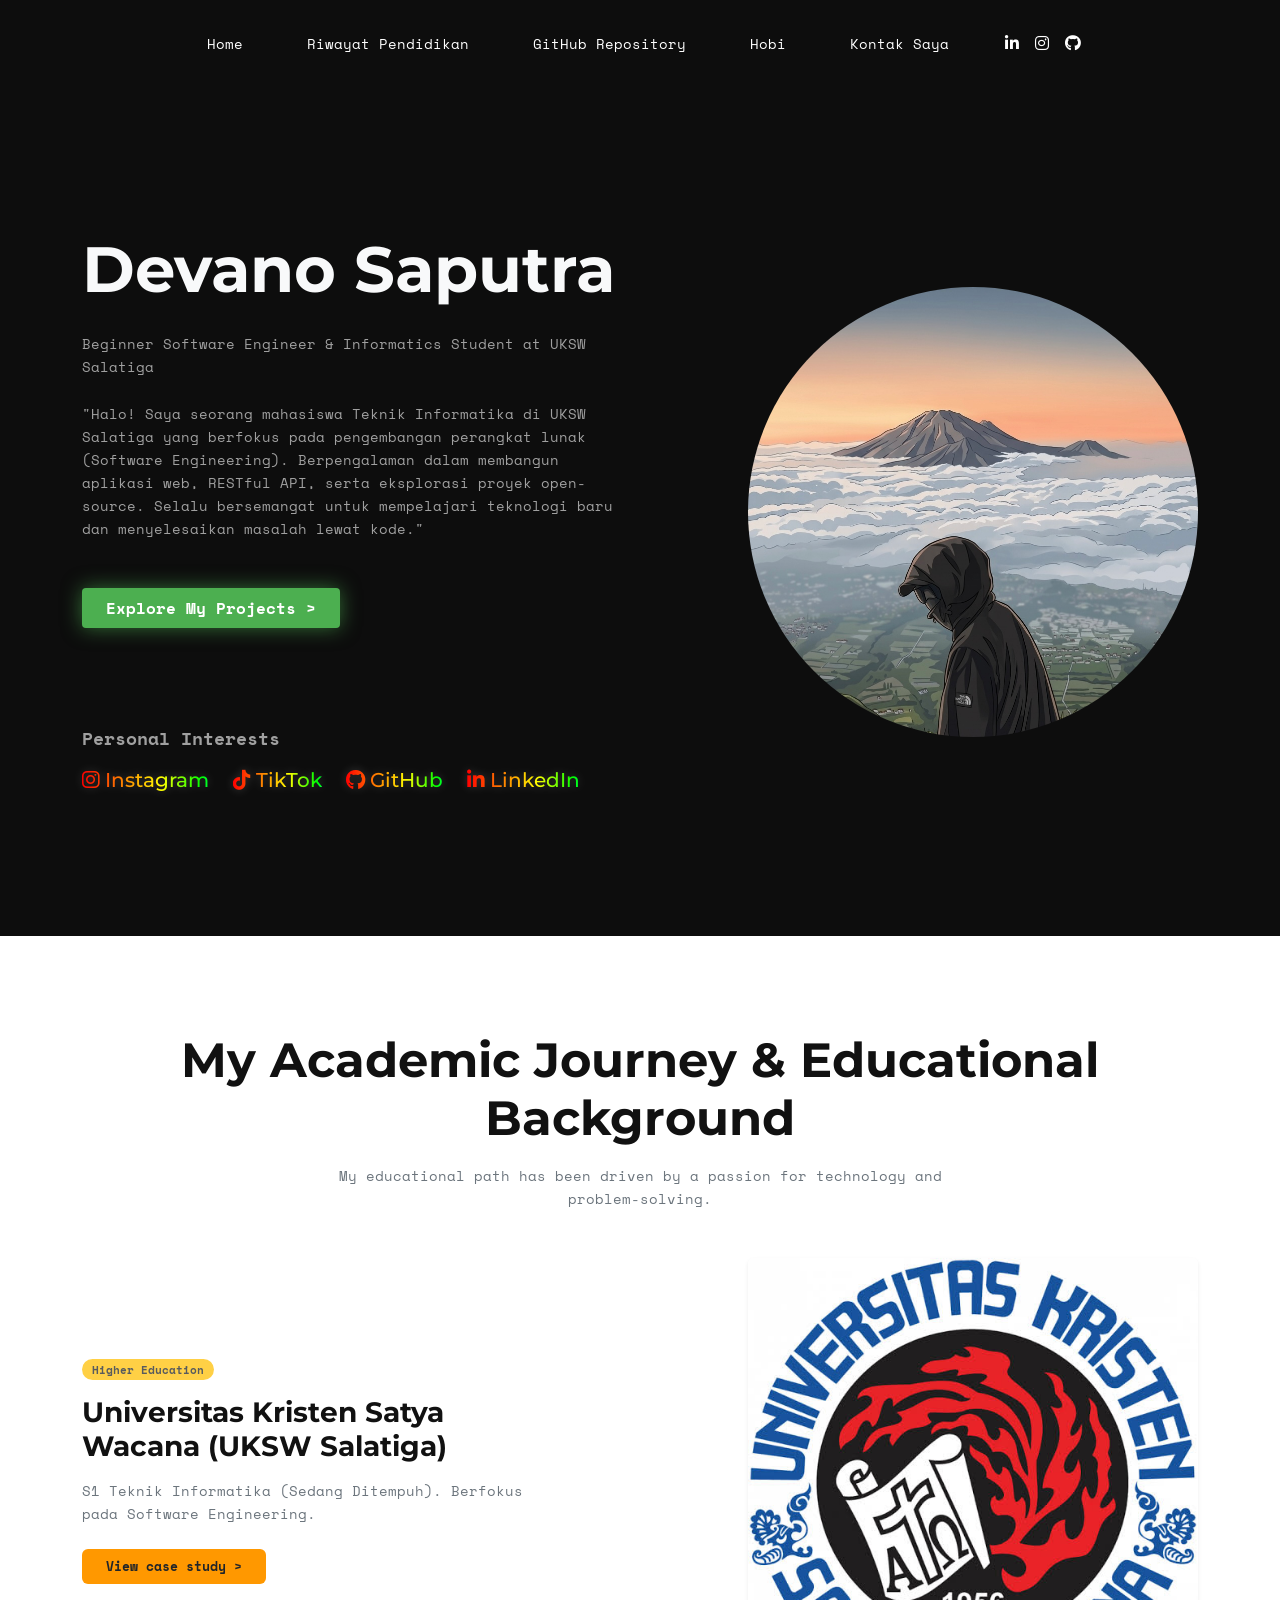
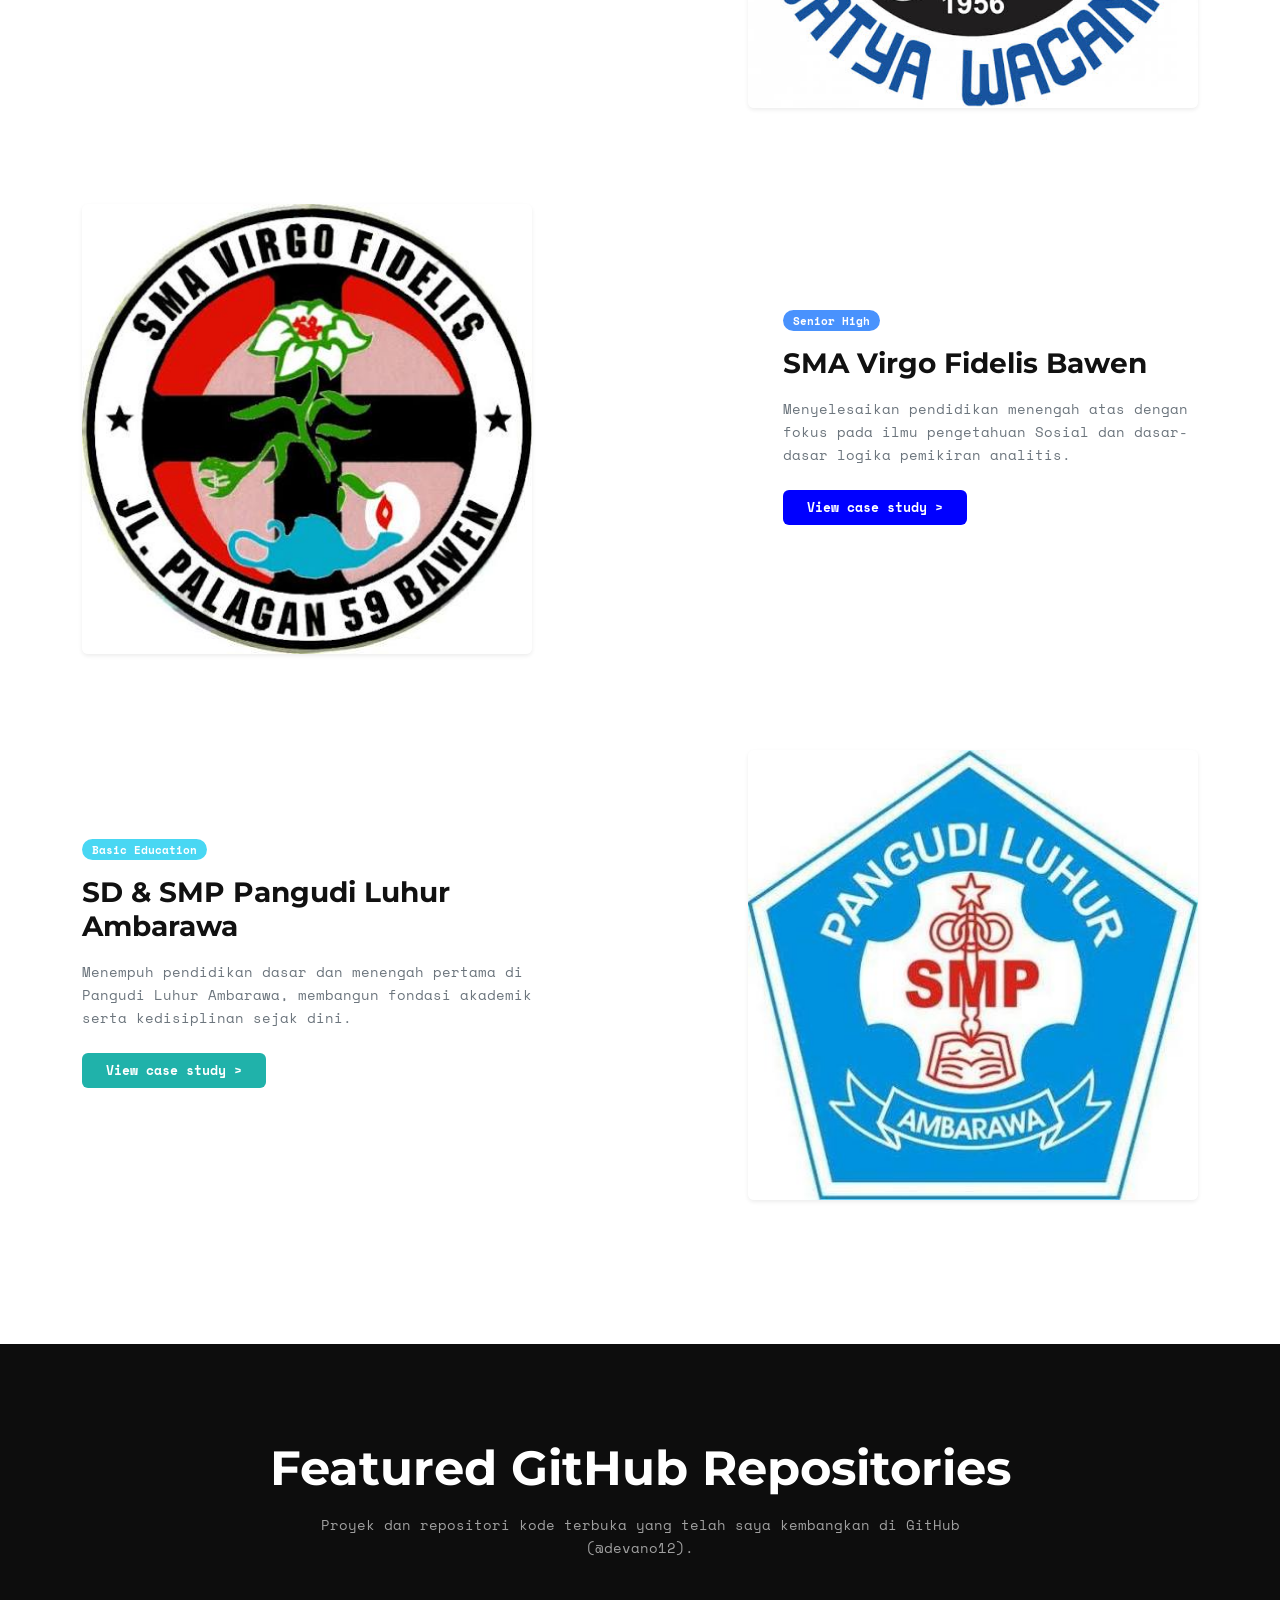
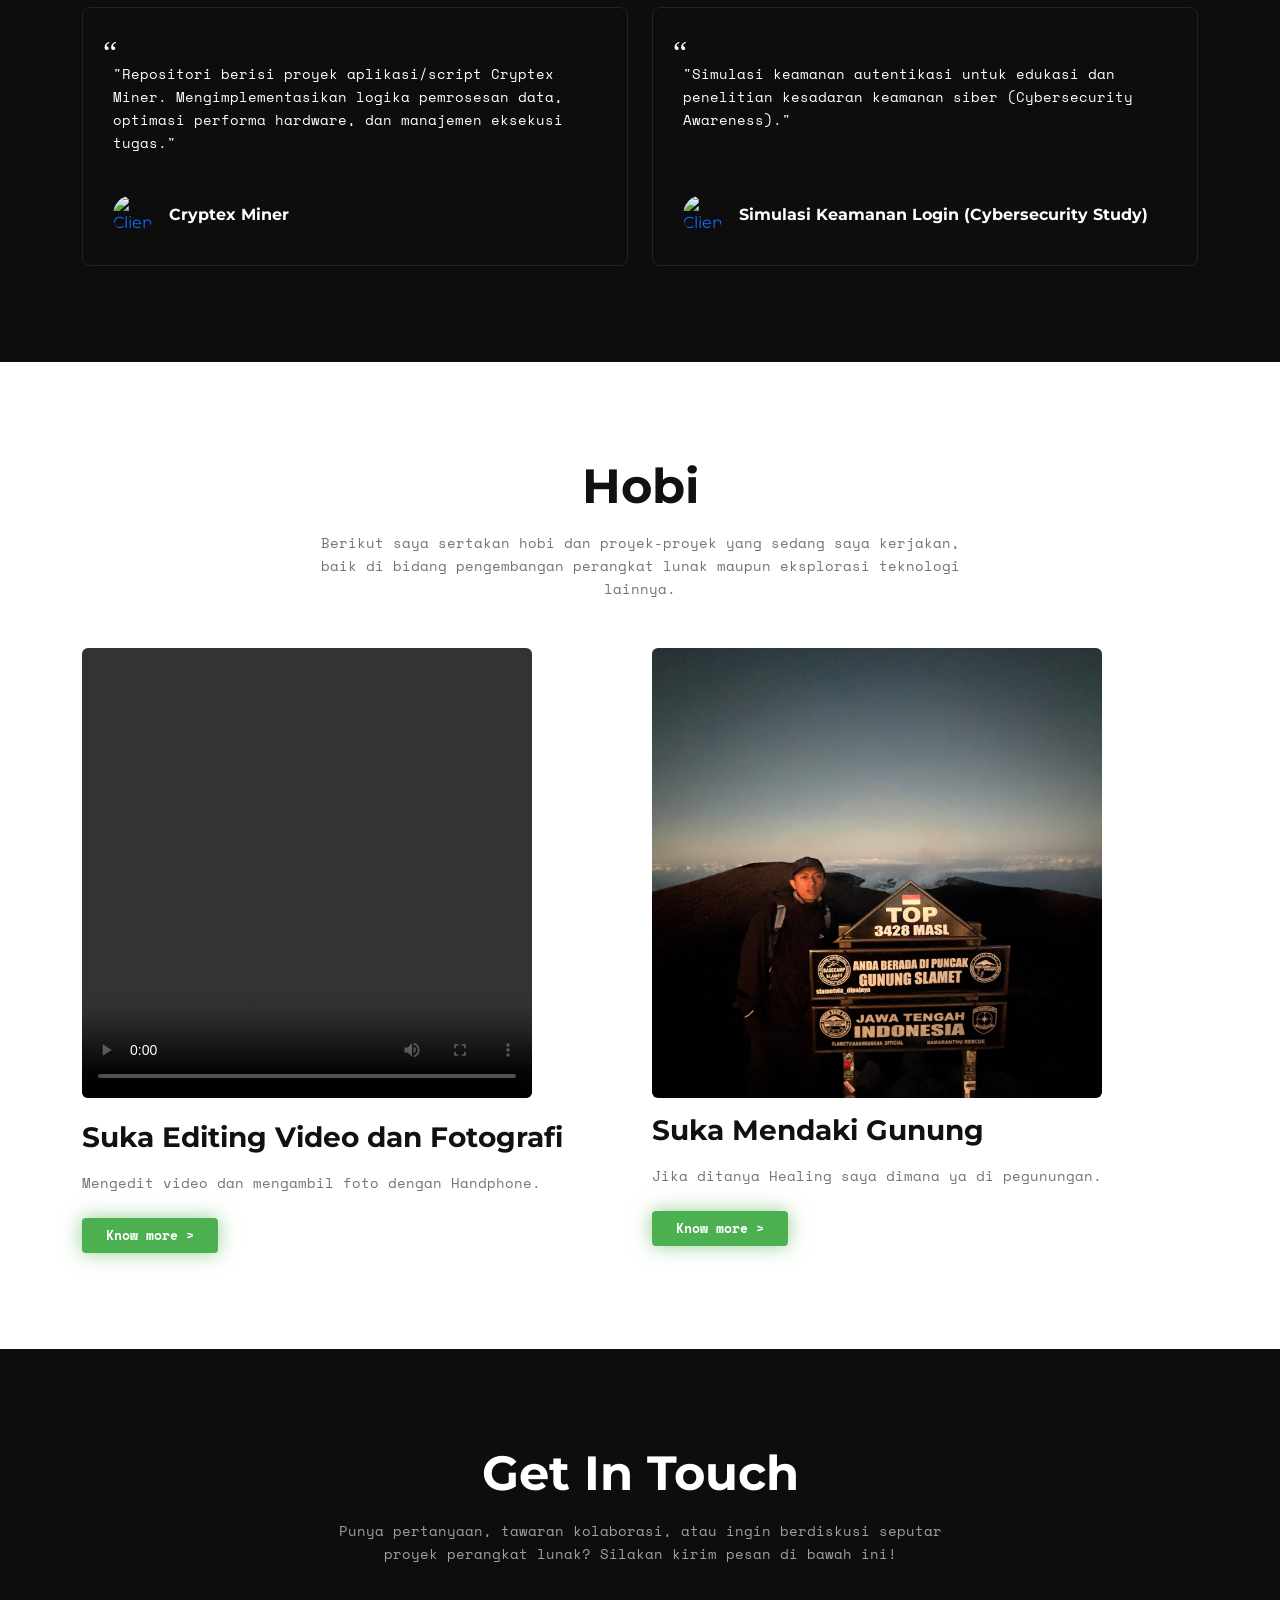
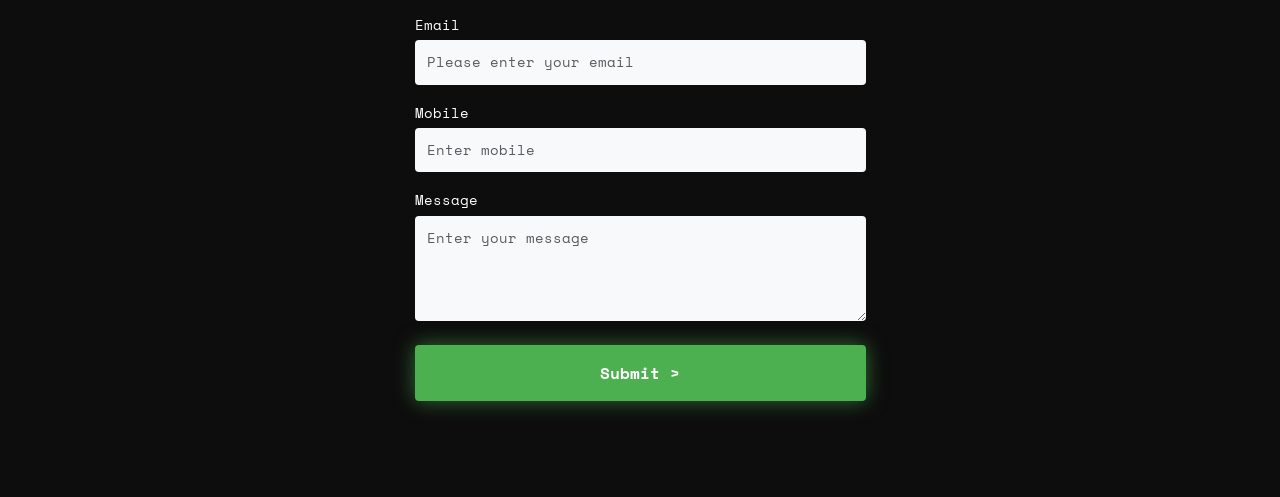
==== index.html @ 02b8b0f7 "Polish mobile and tablet responsive layout" ====
<!doctype html>
<html lang="id">
<head>
    <meta charset="UTF-8">
    <meta name="viewport" content="width=device-width, initial-scale=1.0">
    <title>Devano Saputra | Software Engineer & Personal Portfolio</title>
    <meta name="description" content="Profil resmi dan portofolio Devano Saputra — Mahasiswa S1 Teknik Informatika UKSW Salatiga & Software Engineer. Lihat proyek, riwayat pendidikan, dan kontak resmi.">
    <meta name="keywords" content="Devano Saputra, Portofolio Devano Saputra, UKSW Salatiga, Teknik Informatika, Software Engineer, Web Developer">
    <meta name="author" content="Devano Saputra">
    <meta name="robots" content="index, follow">

    <!-- Open Graph / Preview Link Bio & WhatsApp -->
    <meta property="og:type" content="profile">
    <meta property="og:title" content="Devano Saputra | Personal Portfolio & Bio">
    <meta property="og:description" content="Software Engineer & Mahasiswa Teknik Informatika UKSW Salatiga. Lihat proyek, riwayat pendidikan, dan tautan sosial media resmi.">
    <meta property="og:image" content="foto/pp.jpg">
    <meta property="og:locale" content="id_ID">

    <!-- Twitter Card -->
    <meta name="twitter:card" content="summary_large_image">
    <meta name="twitter:title" content="Devano Saputra | Personal Portfolio & Bio">
    <meta name="twitter:description" content="Software Engineer & Mahasiswa Teknik Informatika UKSW Salatiga.">
    <meta name="twitter:image" content="foto/pp.jpg">

    <!-- Favicon -->
    <link rel="icon" type="image/svg+xml" href="favicon.svg?v=2">
    <script src="favicon-anim.js?v=2" defer></script>

    <!-- Google Structured Data (Schema.org Person) -->
    <script type="application/ld+json">
    {
      "@context": "https://schema.org",
      "@type": "Person",
      "name": "Devano Saputra",
      "jobTitle": "Software Engineer & Informatics Student",
      "affiliation": {
        "@type": "CollegeOrUniversity",
        "name": "Universitas Kristen Satya Wacana (UKSW Salatiga)"
      },
      "sameAs": [
        "https://www.instagram.com/devanosaputra_",
        "https://www.tiktok.com/@serpihanakar",
        "https://github.com/devano12",
        "https://www.linkedin.com/in/devano-saputra-04794a307"
      ]
    }
    </script>

    <!-- Bootstrap 5 CSS -->
    <link href="https://cdn.jsdelivr.net/npm/bootstrap@5.3.3/dist/css/bootstrap.min.css" rel="stylesheet">
    <!-- Ikon -->
    <link rel="stylesheet" href="https://cdnjs.cloudflare.com/ajax/libs/font-awesome/6.4.0/css/all.min.css">
    <link rel="stylesheet" href="style.css">
</head>
<body>

    <!-- NAVBAR (DARK) -->
    <nav class="navbar navbar-expand-lg navbar-dark bg-dark-custom py-3 py-lg-4">
        <div class="container">
            <a class="navbar-brand d-lg-none fw-bold mono-text text-white m-0" href="#">DS.</a>
            <button class="navbar-toggler border-secondary" type="button" data-bs-toggle="collapse" data-bs-target="#mainNavbar" aria-controls="mainNavbar" aria-expanded="false" aria-label="Toggle navigation">
                <span class="navbar-toggler-icon"></span>
            </button>
            <div class="collapse navbar-collapse justify-content-center" id="mainNavbar">
                <ul class="navbar-nav gap-2 gap-lg-5 text-center pt-3 pt-lg-0">
                    <li class="nav-item"><a class="nav-link mono-text text-white" href="#">Home</a></li>
                    <li class="nav-item"><a class="nav-link mono-text text-white" href="#cases">Riwayat Pendidikan</a></li>
                    <li class="nav-item"><a class="nav-link mono-text text-white" href="#github">GitHub Repository</a></li>
                    <li class="nav-item"><a class="nav-link mono-text text-white" href="#hobi">Hobi</a></li>
                    <li class="nav-item"><a class="nav-link mono-text text-white" href="#contact">Kontak Saya</a></li>
                </ul>
                <!-- Tautan Ikon Sosial Media Navbar -->
                <div class="ms-lg-5 mt-3 mt-lg-0 d-flex justify-content-center gap-4 gap-lg-3 text-white">
                    <a href="https://www.linkedin.com/in/devano-saputra-04794a307" target="_blank" rel="noopener noreferrer" class="text-white text-decoration-none"><i class="fa-brands fa-linkedin-in"></i></a>
                    <a href="https://www.instagram.com/devanosaputra_" target="_blank" rel="noopener noreferrer" class="text-white text-decoration-none"><i class="fa-brands fa-instagram"></i></a>
                    <a href="https://github.com/devano12" target="_blank" rel="noopener noreferrer" class="text-white text-decoration-none"><i class="fa-brands fa-github"></i></a>
                </div>
            </div>
        </div>
    </nav>

    <!-- HERO SECTION (DARK) -->
    <section class="bg-dark-custom text-light-custom py-4 py-lg-5">
        <div class="container py-3 py-lg-5 my-lg-5">
            <div class="row align-items-center flex-column-reverse flex-lg-row">
                <!-- Kolom Kiri: Teks dan Interests -->
                <div class="col-lg-6 text-center text-lg-start mt-4 mt-lg-0">
                    <h1 class="display-3 fw-bold mb-3 mb-lg-4">Devano Saputra</h1>
                    <p class="mono-text mb-4 mx-auto mx-lg-0" style="max-width: 520px;">
                        Beginner Software Engineer & Informatics Student at UKSW Salatiga
                    </p>
                    <p class="mono-text mb-4 mb-lg-5 mx-auto mx-lg-0" style="max-width: 540px;">
                        "Halo! Saya seorang mahasiswa Teknik Informatika di UKSW Salatiga yang berfokus pada pengembangan perangkat lunak (Software Engineering). Berpengalaman dalam membangun aplikasi web, RESTful API, serta eksplorasi proyek open-source. Selalu bersemangat untuk mempelajari teknologi baru dan menyelesaikan masalah lewat kode."
                    </p>
                    <a href="#github" class="btn-neon text-decoration-none py-2 px-4 d-inline-block">Explore My Projects &gt;</a>

                    <!-- Personal Interests -->
                    <div class="mt-4 mt-lg-5 pt-3 pt-lg-5">
                        <p class="mono-text mb-3 fw-bold" style="font-size: 1.1rem;">Personal Interests</p>
                        
                        <div class="d-flex flex-wrap justify-content-center justify-content-lg-start gap-3 gap-md-4 align-items-center">
                            <a href="https://www.instagram.com/devanosaputra_" target="_blank" rel="noopener noreferrer" class="text-decoration-none text-led-animated">
                                <h5 class="m-0"><i class="fa-brands fa-instagram"></i> Instagram</h5>
                            </a>
                            <a href="https://www.tiktok.com/@serpihanakar" target="_blank" rel="noopener noreferrer" class="text-decoration-none text-led-animated">
                                <h5 class="m-0"><i class="fa-brands fa-tiktok"></i> TikTok</h5>
                            </a>
                            <a href="https://github.com/devano12" target="_blank" rel="noopener noreferrer" class="text-decoration-none text-led-animated">
                                <h5 class="m-0"><i class="fa-brands fa-github"></i> GitHub</h5>
                            </a>
                            <a href="https://www.linkedin.com/in/devano-saputra-04794a307" target="_blank" rel="noopener noreferrer" class="text-decoration-none text-led-animated">
                                <h5 class="m-0"><i class="fa-brands fa-linkedin-in"></i> LinkedIn</h5>
                            </a>
                        </div>
                    </div>
                </div>

                <!-- Kolom Kanan: Foto Profil -->
                <div class="col-lg-6 text-center text-lg-end">
                    <img src="foto/pp.jpg" alt="Foto Profil Devano Saputra" class="rounded-circle img-fluid hero-avatar">
                </div>
            </div>
        </div>
    </section>

    <!-- CASE STUDIES SECTION (LIGHT) -->
    <section id="cases" class="bg-light-custom text-dark-custom py-5">
        <div class="container py-5 text-center">
            <h2 class="display-5 fw-bold mb-3">My Academic Journey & Educational Background</h2>
            <p class="mono-text mx-auto mb-5 text-secondary" style="max-width: 650px;">
                My educational path has been driven by a passion for technology and problem-solving.
            </p>

            <!-- Case 1 -->
            <div class="row align-items-center text-start mb-5 pb-5">
                <div class="col-lg-5 mb-4">
                    <span class="badge badge-custom bg-warning text-dark mb-3 opacity-75">Higher Education</span>
                    <h3 class="fw-bold mb-3">Universitas Kristen Satya Wacana (UKSW Salatiga)</h3>
                    <p class="mono-text text-secondary mb-4">S1 Teknik Informatika (Sedang Ditempuh). Berfokus pada Software Engineering.</p>
                    <a href="case-study-uksw.html" class="btn btn-orange px-4 py-2 text-decoration-none text-dark">View case study &gt;</a>
                </div>
                <div class="col-lg-7 text-center text-lg-end">
                    <img src="foto/uksw.jpg" alt="UKSW Salatiga" class="img-fluid rounded shadow-sm" style="width: 450px; aspect-ratio: 1 / 1; object-fit: cover;">
                </div>
            </div>

            <!-- Case 2 -->
            <div class="row align-items-center text-start mb-5 pb-5 flex-lg-row-reverse">
                <div class="col-lg-5 mb-4 ps-lg-5">
                    <span class="badge badge-custom bg-primary text-white mb-3 opacity-75">Senior High</span>
                    <h3 class="fw-bold mb-3">SMA Virgo Fidelis Bawen</h3>
                    <p class="mono-text text-secondary mb-4">Menyelesaikan pendidikan menengah atas dengan fokus pada ilmu pengetahuan Sosial dan dasar-dasar logika pemikiran analitis.</p>
                    
                    <a href="case-study-sma.html" class="btn btn-blue px-4 py-2 text-decoration-none text-white">View case study &gt;</a>
                </div>
                <div class="col-lg-7 text-center text-lg-start">
                    <img src="foto/sma.jpg" alt="SMA Virgo Fidelis Bawen" class="img-fluid rounded shadow-sm" style="width: 450px; aspect-ratio: 1 / 1; object-fit: cover;">
                </div>
            </div>

            <!-- Case 3 -->
            <div class="row align-items-center text-start mb-5">
                <div class="col-lg-5 mb-4">
                    <span class="badge badge-custom bg-info text-white mb-3 opacity-75">Basic Education</span>
                    <h3 class="fw-bold mb-3">SD & SMP Pangudi Luhur Ambarawa</h3>
                    <p class="mono-text text-secondary mb-4">Menempuh pendidikan dasar dan menengah pertama di Pangudi Luhur Ambarawa, membangun fondasi akademik serta kedisiplinan sejak dini.</p>
                    <a href="case-study-smp.html" class="btn btn-teal px-4 py-2 text-decoration-none text-white">View case study &gt;</a>
                </div>
                <div class="col-lg-7 text-center text-lg-end">
                    <img src="foto/smp.jpg" alt="SD & SMP Pangudi Luhur Ambarawa" class="img-fluid rounded shadow-sm" style="width: 450px; aspect-ratio: 1 / 1; object-fit: cover;">
                </div>
            </div>
        </div>  
    </section>

    <!-- GitHub Repositories -->
    <section id="github" class="bg-dark-custom py-5">
        <div class="container py-5 text-center">
            <h2 class="display-5 fw-bold text-white mb-3">Featured GitHub Repositories</h2>
            <p class="mono-text mx-auto mb-5" style="max-width: 650px;">
                Proyek dan repositori kode terbuka yang telah saya kembangkan di GitHub (@devano12).
            </p>

            <div class="row text-start g-4">
                <!-- GitHub Repository 1: Cryptex Miner -->
                <div class="col-md-6">
                    <a href="https://github.com/devano12/Kryptex-miner" target="_blank" rel="noopener noreferrer" class="text-decoration-none d-block h-100">
                        <div class="testimonial-card h-100 d-flex flex-column justify-content-between">
                            <div>
                                <span class="quote-icon">“</span>
                                <p class="mono-text text-white mt-4 mb-4">"Repositori berisi proyek aplikasi/script Cryptex Miner. Mengimplementasikan logika pemrosesan data, optimasi performa hardware, dan manajemen eksekusi tugas."</p>
                            </div>
                            <div class="d-flex align-items-center mt-3">
                                <img src="https://picsum.photos/50/50?random=11" alt="Client" class="rounded-circle me-3" width="40" height="40">
                                <h6 class="text-white m-0 fw-bold">Cryptex Miner</h6>
                            </div>
                        </div>
                    </a>
                </div>
                <!-- GitHub Repository 2: Web Services -->
                <div class="col-md-6">
                    <a href="https://github.com/devano12/simulasi-login" target="_blank" rel="noopener noreferrer" class="text-decoration-none d-block h-100">
                        <div class="testimonial-card h-100 d-flex flex-column justify-content-between">
                            <div>
                                <span class="quote-icon">“</span>
                                <p class="mono-text text-white mt-4 mb-4">"Simulasi keamanan autentikasi untuk edukasi dan penelitian kesadaran keamanan siber (Cybersecurity Awareness)."</p>
                            </div>
                            <div class="d-flex align-items-center mt-3">
                                <img src="https://picsum.photos/50/50?random=12" alt="Client" class="rounded-circle me-3" width="40" height="40">
                                <h6 class="text-white m-0 fw-bold">Simulasi Keamanan Login (Cybersecurity Study)</h6>
                            </div>
                        </div>
                    </a>
                </div>
            </div>
        </div>
    </section>

    <!-- Hobi -->
    <section id="hobi" class="bg-light-custom text-dark-custom py-5">
        <div class="container py-4 py-lg-5 text-center">
            <h2 class="display-5 fw-bold mb-3">Hobi</h2>
            <p class="mono-text mx-auto mb-5 text-secondary" style="max-width: 650px;">
                Berikut saya sertakan hobi dan proyek-proyek yang sedang saya kerjakan, baik di bidang pengembangan perangkat lunak maupun eksplorasi teknologi lainnya.
            </p>

            <div class="row text-start g-4">
                <!-- Recent 1 -->
                <div class="col-md-6">
                    <video controls playsinline preload="metadata" class="img-fluid rounded square-media w-100">
                        <source src="foto/1.mp4" type="video/mp4">
                    </video>
                    <h3 class="fw-bold mb-3 mt-3">Suka Editing Video dan Fotografi</h3>
                    <p class="mono-text text-secondary mb-4">Mengedit video dan mengambil foto dengan Handphone.</p>
                    <button class="btn-neon py-2 px-4" style="font-size: 0.8rem;">Know more &gt;</button>
                </div>
                <!-- Recent 2 -->
                <div class="col-md-6">
                    <img src="foto/gunung.jpg" alt="Hobi Mendaki Gunung Devano Saputra" class="img-fluid rounded square-media w-100">
                    <h3 class="fw-bold mb-3 mt-3">Suka Mendaki Gunung</h3>
                    <p class="mono-text text-secondary mb-4">Jika ditanya Healing saya dimana ya di pegunungan.</p>
                    <button class="btn-neon py-2 px-4" style="font-size: 0.8rem;">Know more &gt;</button>
                </div>
            </div>
        </div>
    </section>

    <!-- GET IN TOUCH SECTION (DARK) -->
    <section id="contact" class="bg-dark-custom py-5">
        <div class="container py-5 text-center">
            <h2 class="display-5 fw-bold text-white mb-3">Get In Touch</h2>
            <p class="mono-text mx-auto mb-5" style="max-width: 650px;">
                Punya pertanyaan, tawaran kolaborasi, atau ingin berdiskusi seputar proyek perangkat lunak? Silakan kirim pesan di bawah ini!
            </p>

            <div class="row justify-content-center text-start">
                <div class="col-lg-5">
                    <form id="waForm">
                        <div class="mb-3">
                            <label class="text-white" for="contactEmail">Email</label>
                            <input type="email" id="contactEmail" class="form-control form-control-custom" placeholder="Please enter your email">
                        </div>
                        <div class="mb-3">
                            <label class="text-white" for="contactMobile">Mobile</label>
                            <input type="text" id="contactMobile" class="form-control form-control-custom" placeholder="Enter mobile">
                        </div>
                        <div class="mb-4">
                            <label class="text-white" for="contactMessage">Message</label>
                            <textarea id="contactMessage" class="form-control form-control-custom" rows="4" placeholder="Enter your message"></textarea>
                        </div>
                    
                        <a id="waSubmit" href="https://wa.me/6281215625720?text=Halo%20Devano,%20saya%20menemukan%20website%20portofolio%20Anda." target="_blank" rel="noopener noreferrer" class="btn-neon w-100 py-3 text-center d-inline-block text-decoration-none">Submit &gt;</a>
                    </form>
                </div>
            </div>
        </div>
    </section>

    <!-- Bootstrap 5 JS -->
    <script src="https://cdn.jsdelivr.net/npm/bootstrap@5.3.3/dist/js/bootstrap.bundle.min.js"></script>
    <script>
        document.getElementById('waSubmit').addEventListener('click', function () {
            const email = document.getElementById('contactEmail').value.trim();
            const mobile = document.getElementById('contactMobile').value.trim();
            const msg = document.getElementById('contactMessage').value.trim();
            if (email || mobile || msg) {
                let text = 'Halo Devano, saya menghubungi dari website portofolio Anda.';
                if (email) text += '\nEmail: ' + email;
                if (mobile) text += '\nNo. HP: ' + mobile;
                if (msg) text += '\nPesan: ' + msg;
                this.href = 'https://wa.me/6281215625720?text=' + encodeURIComponent(text);
            }
        });
    </script>
</body>
</html>
---- style.css ----
@import url('https://fonts.googleapis.com/css2?family=Montserrat:wght@600;700;800&family=Space+Mono&display=swap');

html {
    scroll-behavior: smooth;
    overflow-x: hidden;
}

body {
    font-family: 'Montserrat', sans-serif;
    overflow-x: hidden;
}

p, .mono-text {
    font-family: 'Space Mono', monospace, 'Courier New';
    font-size: 0.9rem;
    color: #a0a0a0;
    line-height: 1.6;
}

.bg-dark-custom { background-color: #0d0d0d; }
.bg-light-custom { background-color: #ffffff; }

.text-light-custom { color: #f8f9fa; }
.text-dark-custom { color: #111111; }
.border-dark-custom { border-color: #222222 !important; }

.btn-neon {
    background-color: #4CAF50;
    color: #ffffff;
    font-family: 'Space Mono', monospace;
    font-weight: bold;
    border: none;
    padding: 12px 30px;
    border-radius: 4px;
    transition: all 0.3s ease;
    box-shadow: 0 0 20px rgba(76, 175, 80, 0.6);
}

.btn-neon:hover {
    background-color: #45a049;
    box-shadow: 0 0 30px rgba(76, 175, 80, 0.9);
    color: white;
}

.btn-orange { background-color: #ff9800; color: white; font-family: 'Space Mono'; font-size: 0.8rem; font-weight: bold; border:none; }
.btn-blue { background-color: #0000ff; color: white; font-family: 'Space Mono'; font-size: 0.8rem; font-weight: bold; border:none; }
.btn-teal { background-color: #20b2aa; color: white; font-family: 'Space Mono'; font-size: 0.8rem; font-weight: bold; border:none; }

.badge-custom {
    font-family: 'Space Mono';
    font-size: 0.7rem;
    padding: 5px 10px;
    border-radius: 12px;
}

.testimonial-card {
    background-color: #0d0d0d;
    border: 1px solid #222;
    border-radius: 8px;
    padding: 30px;
    position: relative;
}

.quote-icon {
    font-size: 2rem;
    color: #ffffff;
    position: absolute;
    top: 20px;
    left: 20px;
    font-family: serif;
}

.form-control-custom {
    background-color: #f8f9fa;
    border: none;
    border-radius: 4px;
    padding: 12px;
    font-family: 'Space Mono', monospace;
    font-size: 0.85rem;
}

label {
    font-family: 'Space Mono', monospace;
    font-size: 0.85rem;
    color: #ffffff;
    margin-bottom: 5px;
}


.text-led-animated {
    background: linear-gradient(90deg, #ff0000, #ff8000, #ffff00, #00ff00, #00ffff, #0000ff, #8000ff, #ff00ff, #ff0000);
    background-size: 250% auto;
    color: transparent !important; 
    -webkit-background-clip: text; 
    background-clip: text;         
    animation: led-move 10s linear infinite; 
    display: inline-block;
    filter: drop-shadow(0 0 5px rgba(255, 255, 255, 0.2)); 
}


@keyframes led-move {
    0% { background-position: 0% center; }
    100% { background-position: 200% center; }
}

.hero-avatar {
    width: 450px;
    max-width: 100%;
    aspect-ratio: 1 / 1;
    object-fit: cover;
}

.square-media {
    max-width: 450px;
    aspect-ratio: 1 / 1;
    object-fit: cover;
}

@media (max-width: 991.98px) {
    .hero-avatar {
        width: 260px;
    }
    .square-media {
        max-width: 100%;
    }
}

@media (max-width: 575.98px) {
    .hero-avatar {
        width: 220px;
    }
    .testimonial-card {
        padding: 22px;
    }
    p, .mono-text {
        font-size: 0.85rem;
    }
}
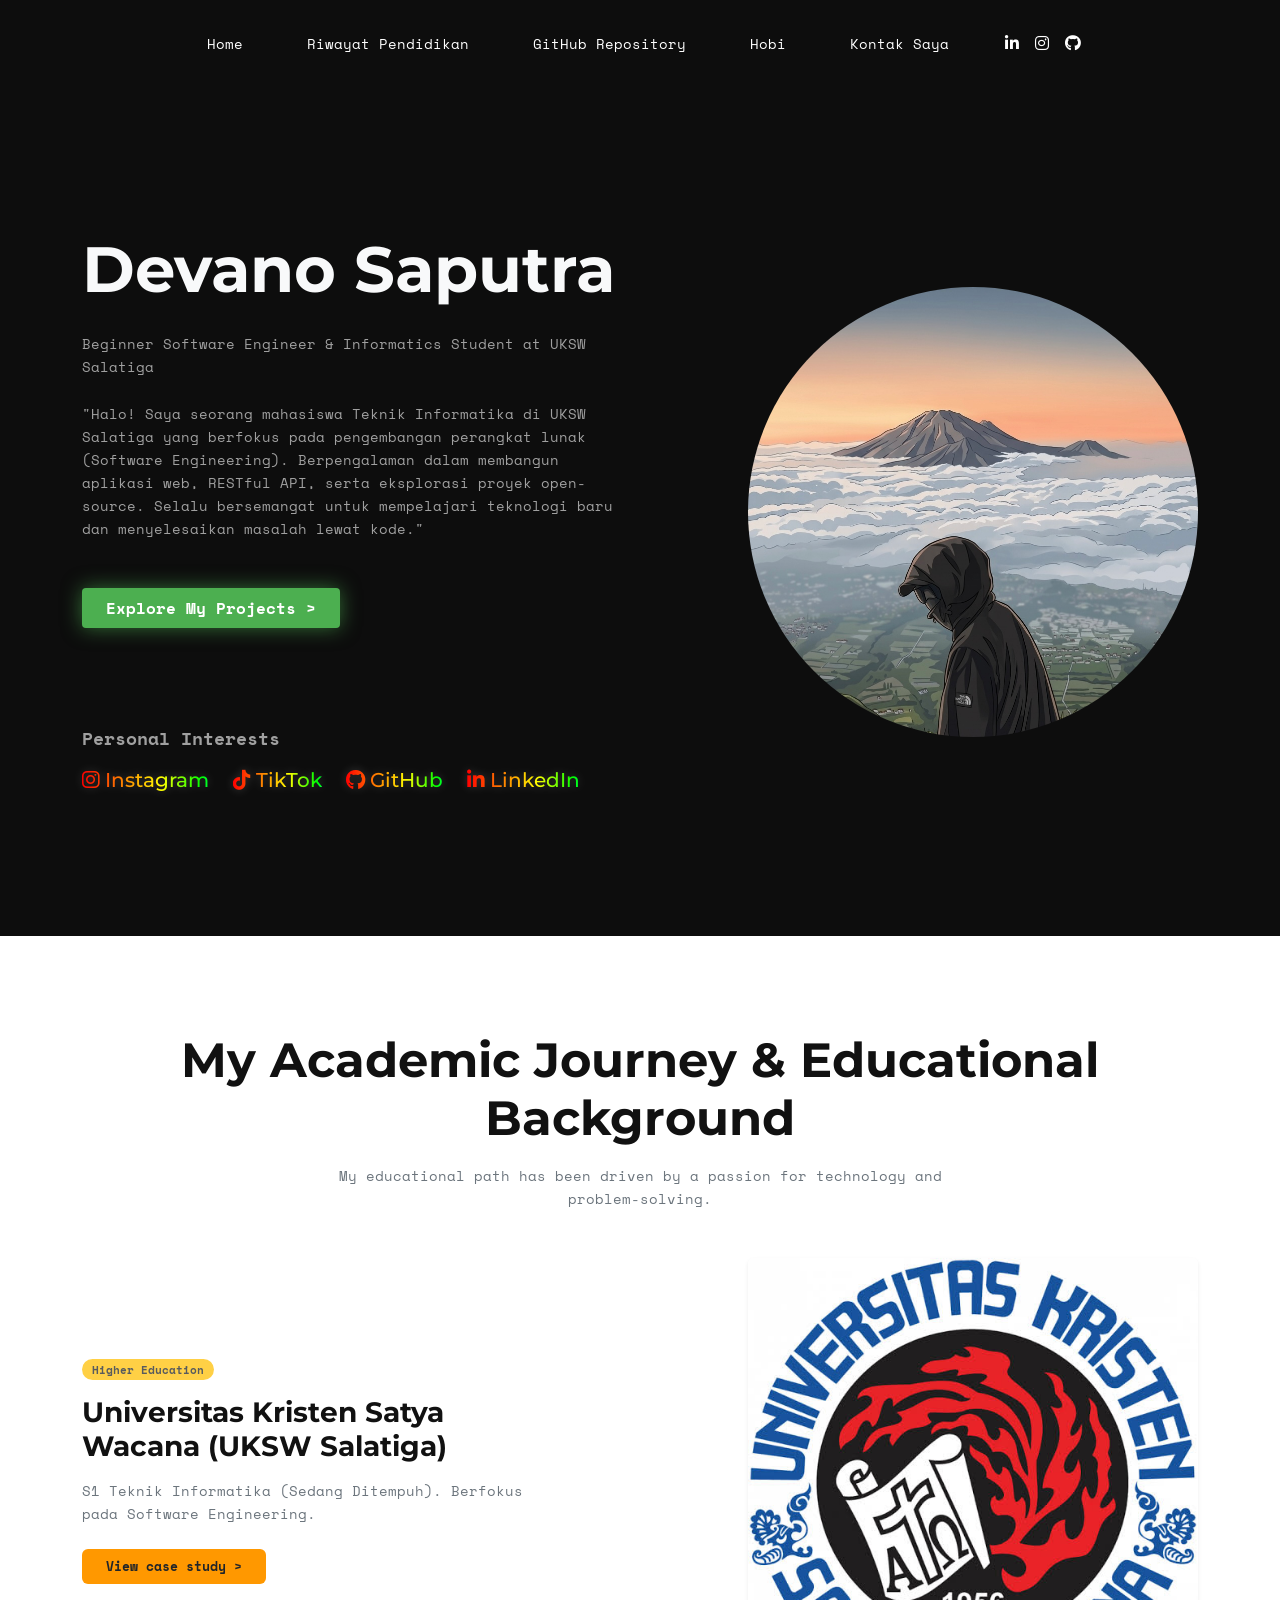
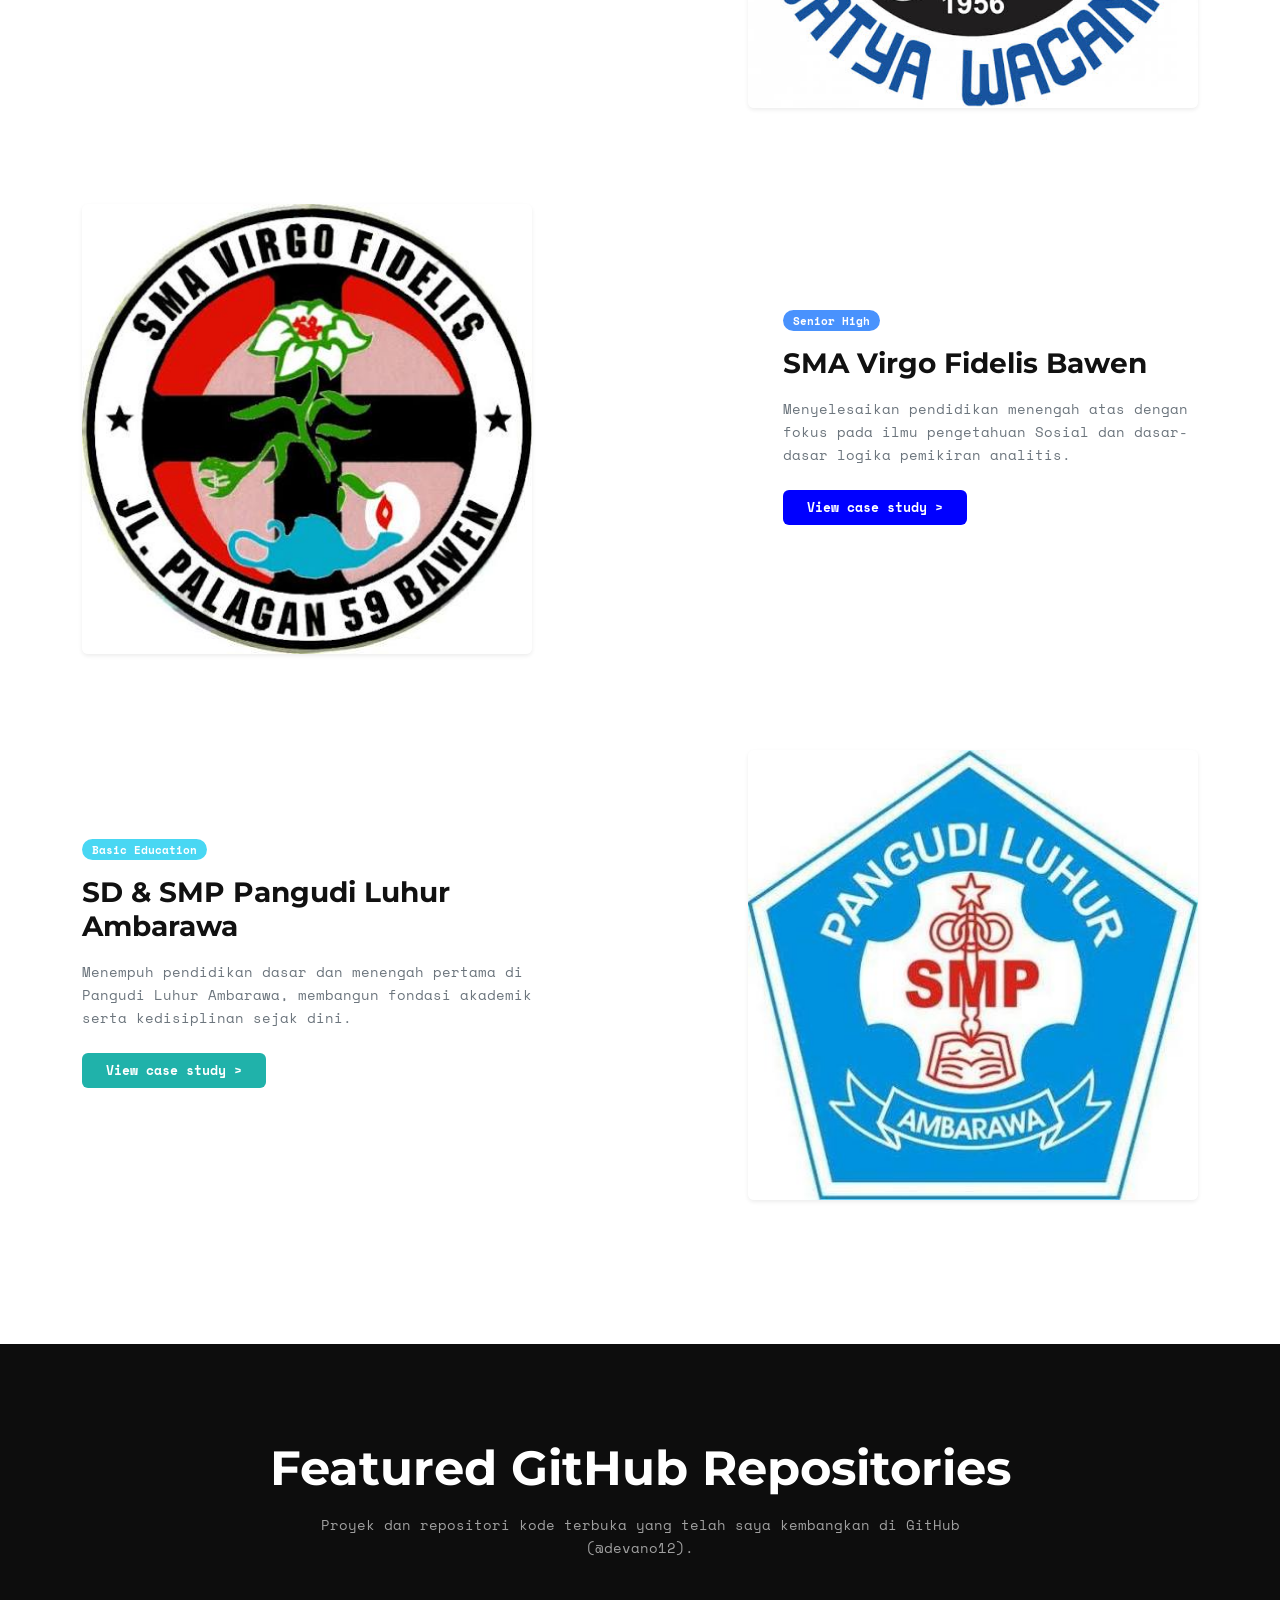
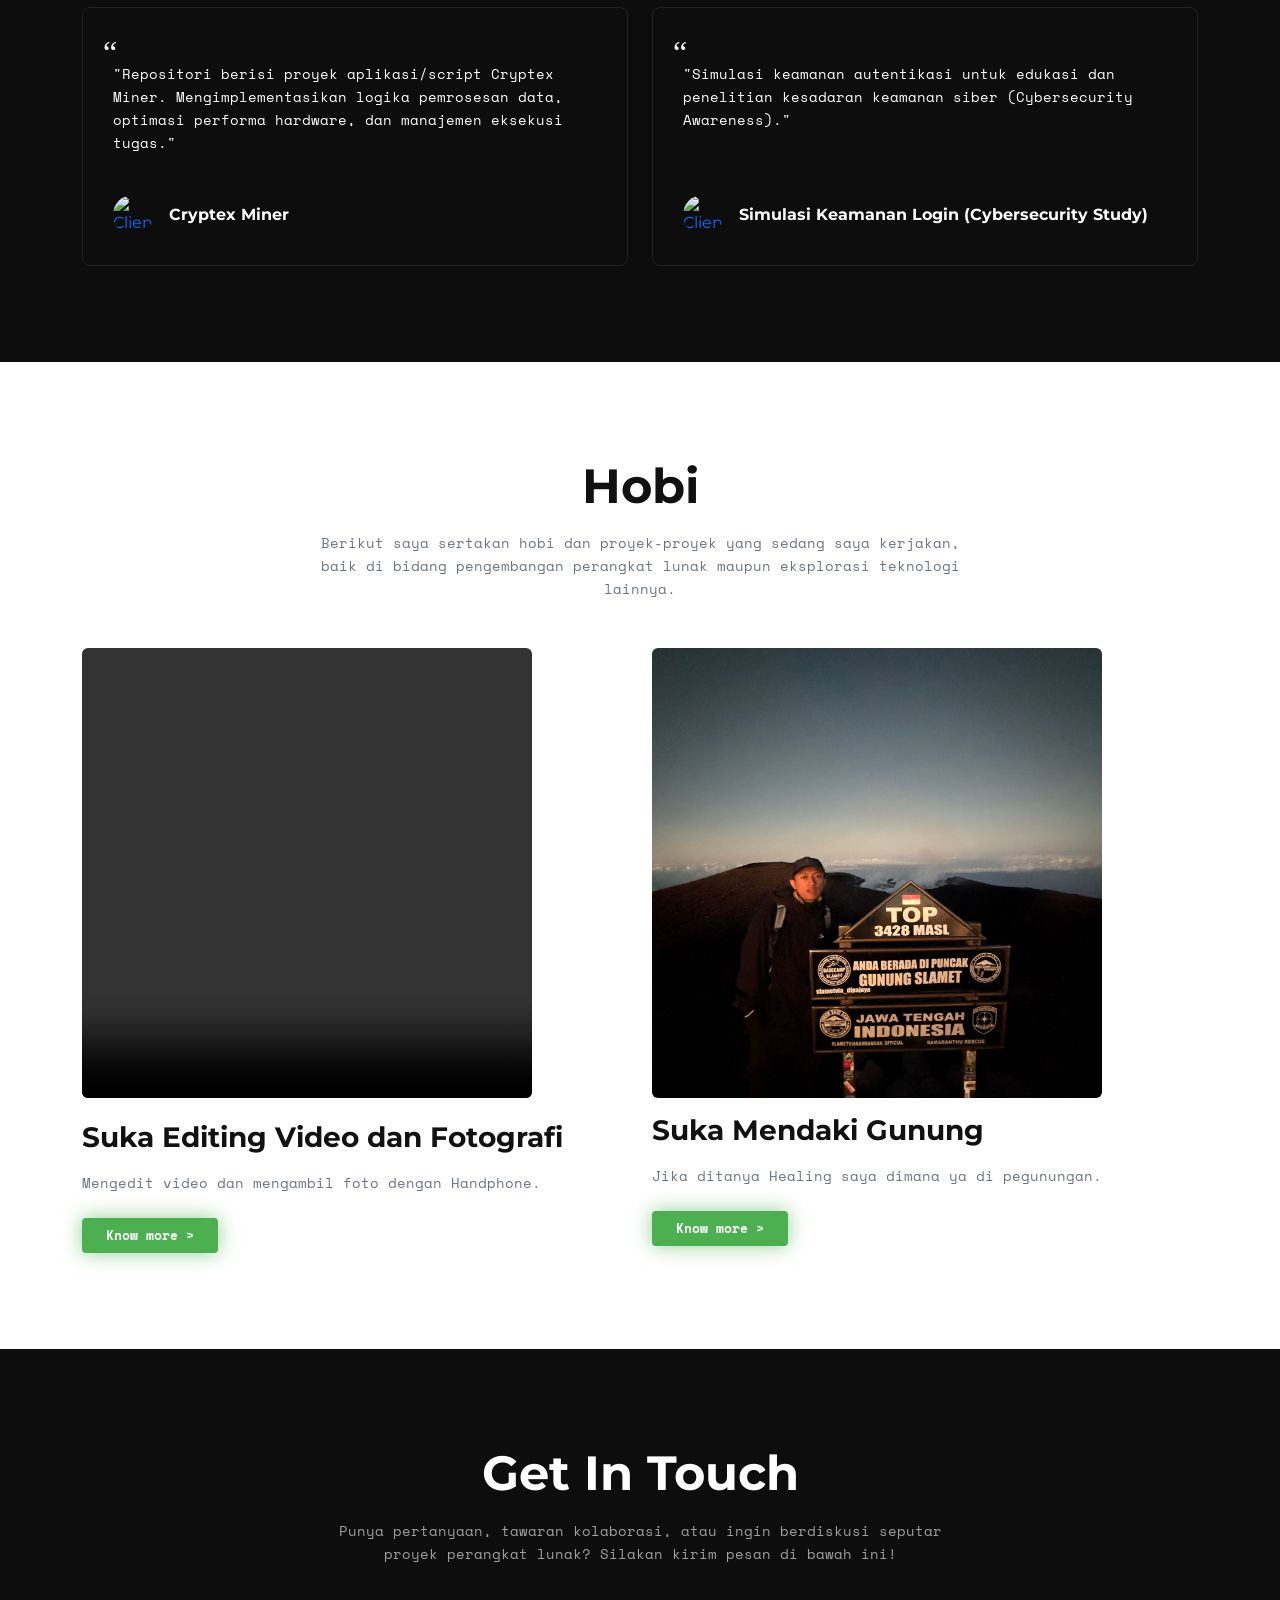
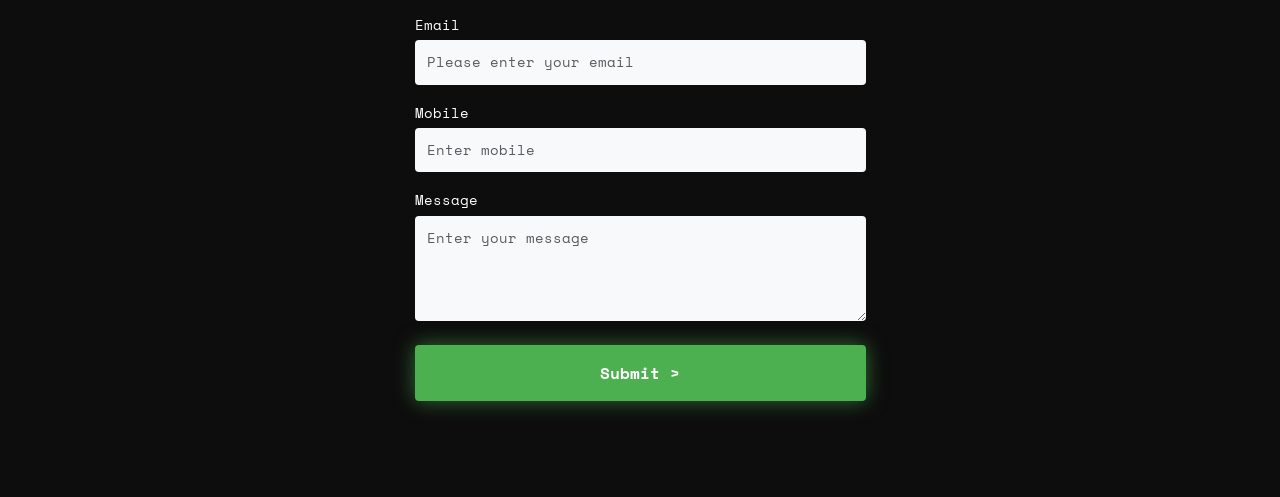
==== commit 93e17641: "Add continuous 50fps APNG + Web Worker neon blue favicon" ====
--- a/index.html
+++ b/index.html
@@ -23,8 +23,8 @@
     <meta name="twitter:image" content="foto/pp.jpg">
 
     <!-- Favicon -->
-    <link rel="icon" type="image/svg+xml" href="favicon.svg?v=2">
-    <script src="favicon-anim.js?v=2" defer></script>
+    <link rel="icon" type="image/png" href="favicon.png?v=3">
+    <script src="favicon-anim.js?v=3" defer></script>
 
     <!-- Google Structured Data (Schema.org Person) -->
     <script type="application/ld+json">
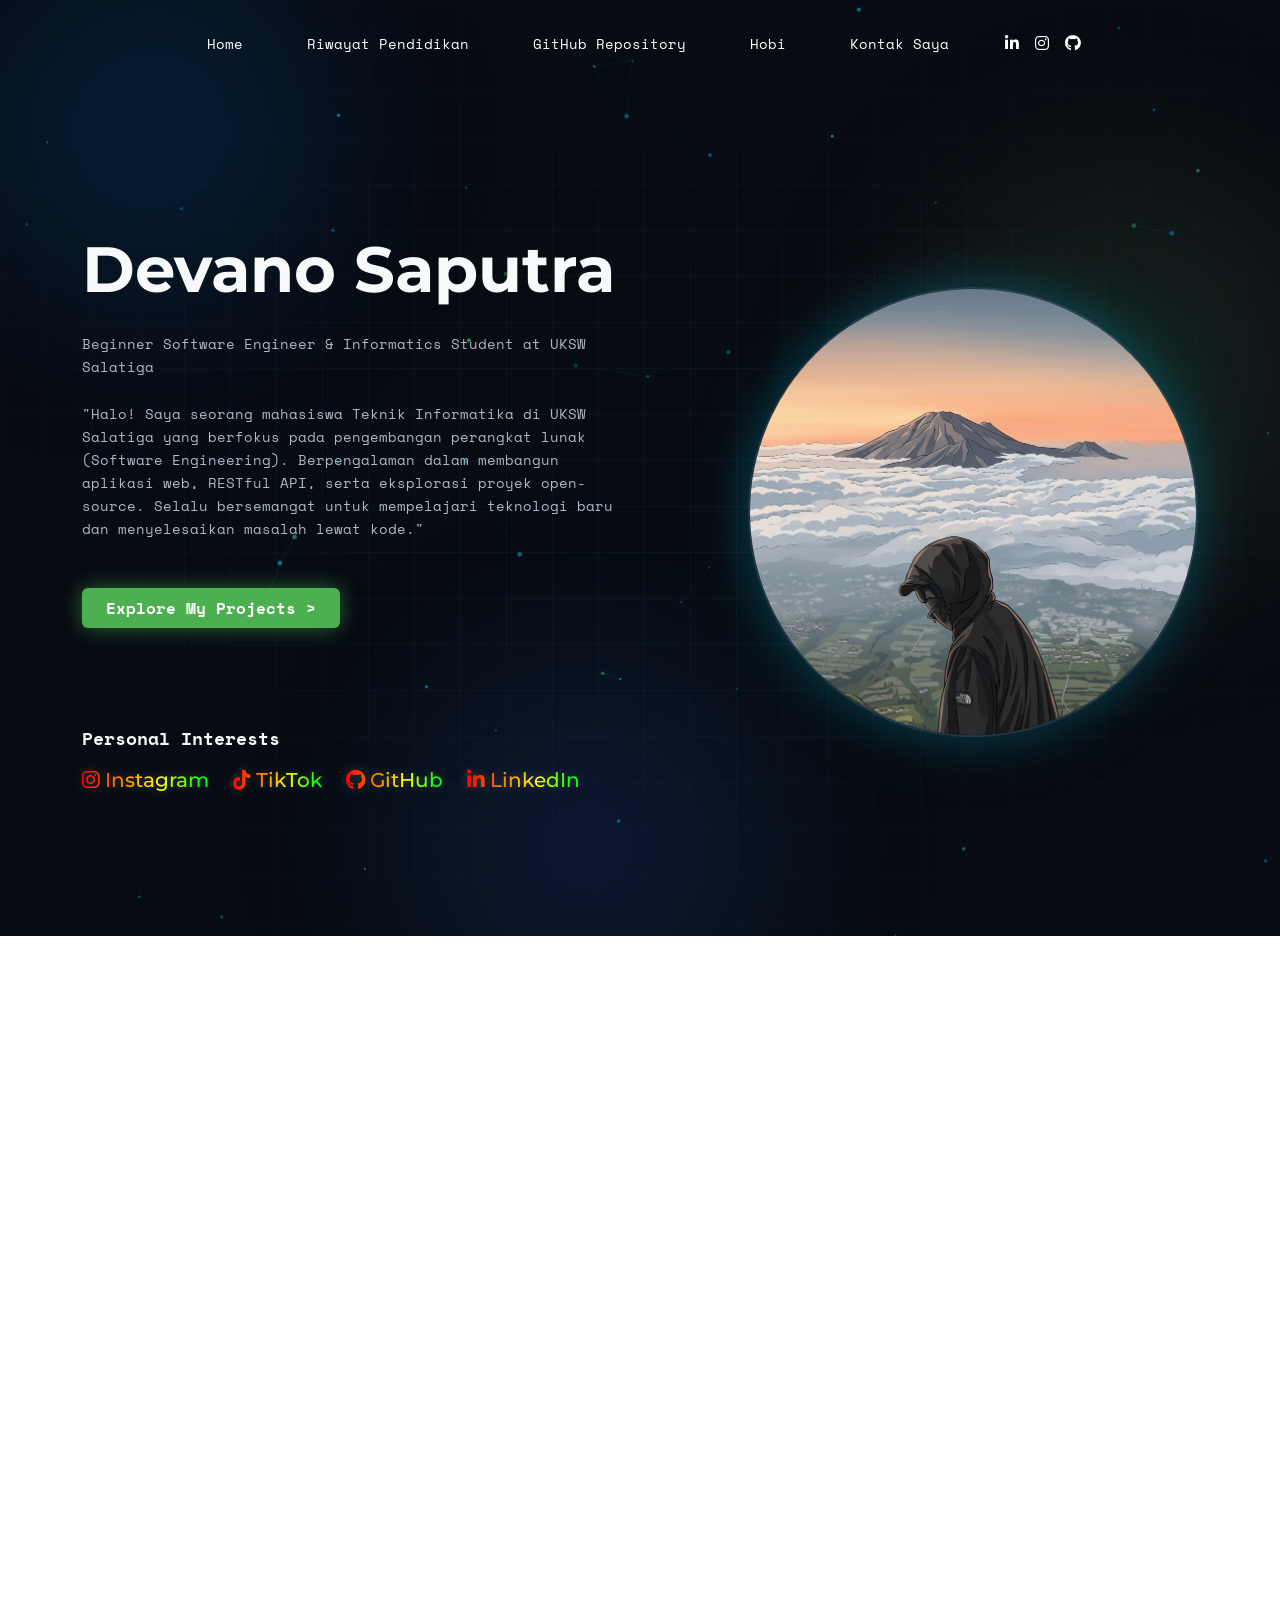
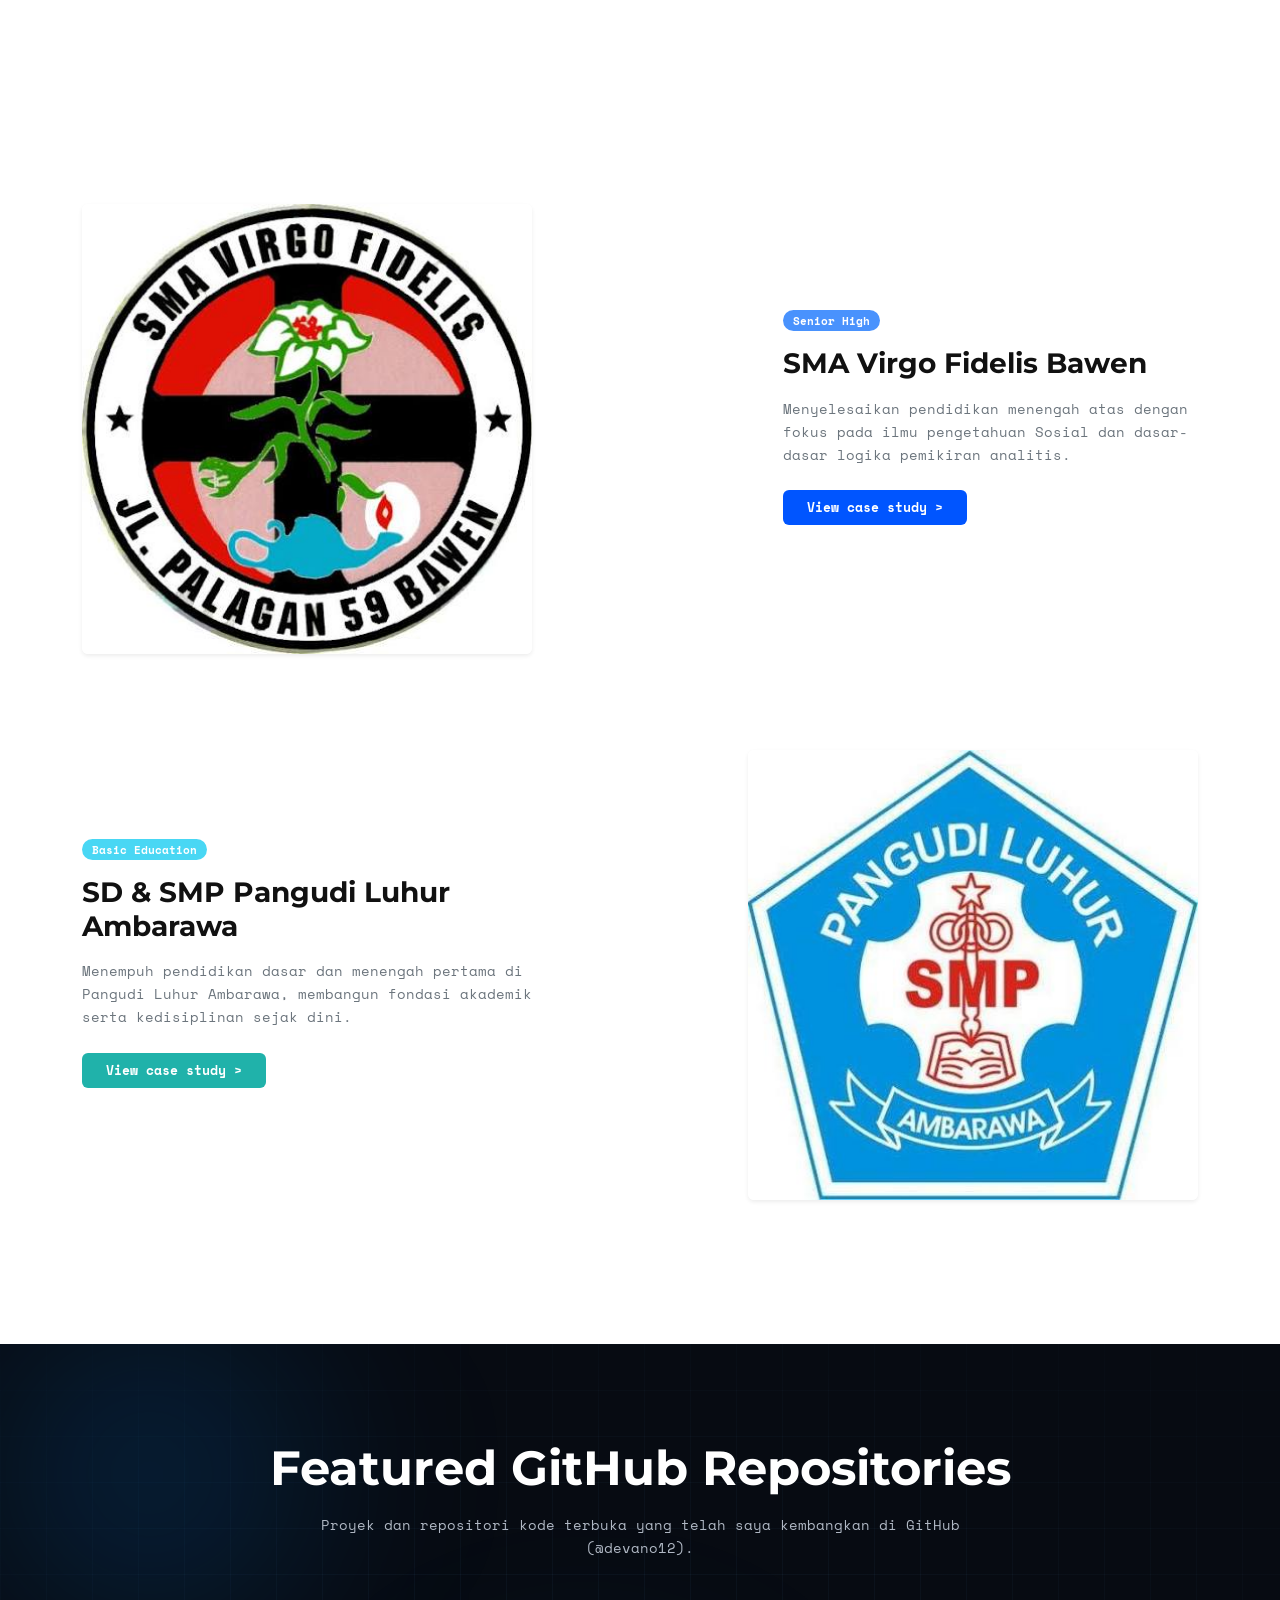
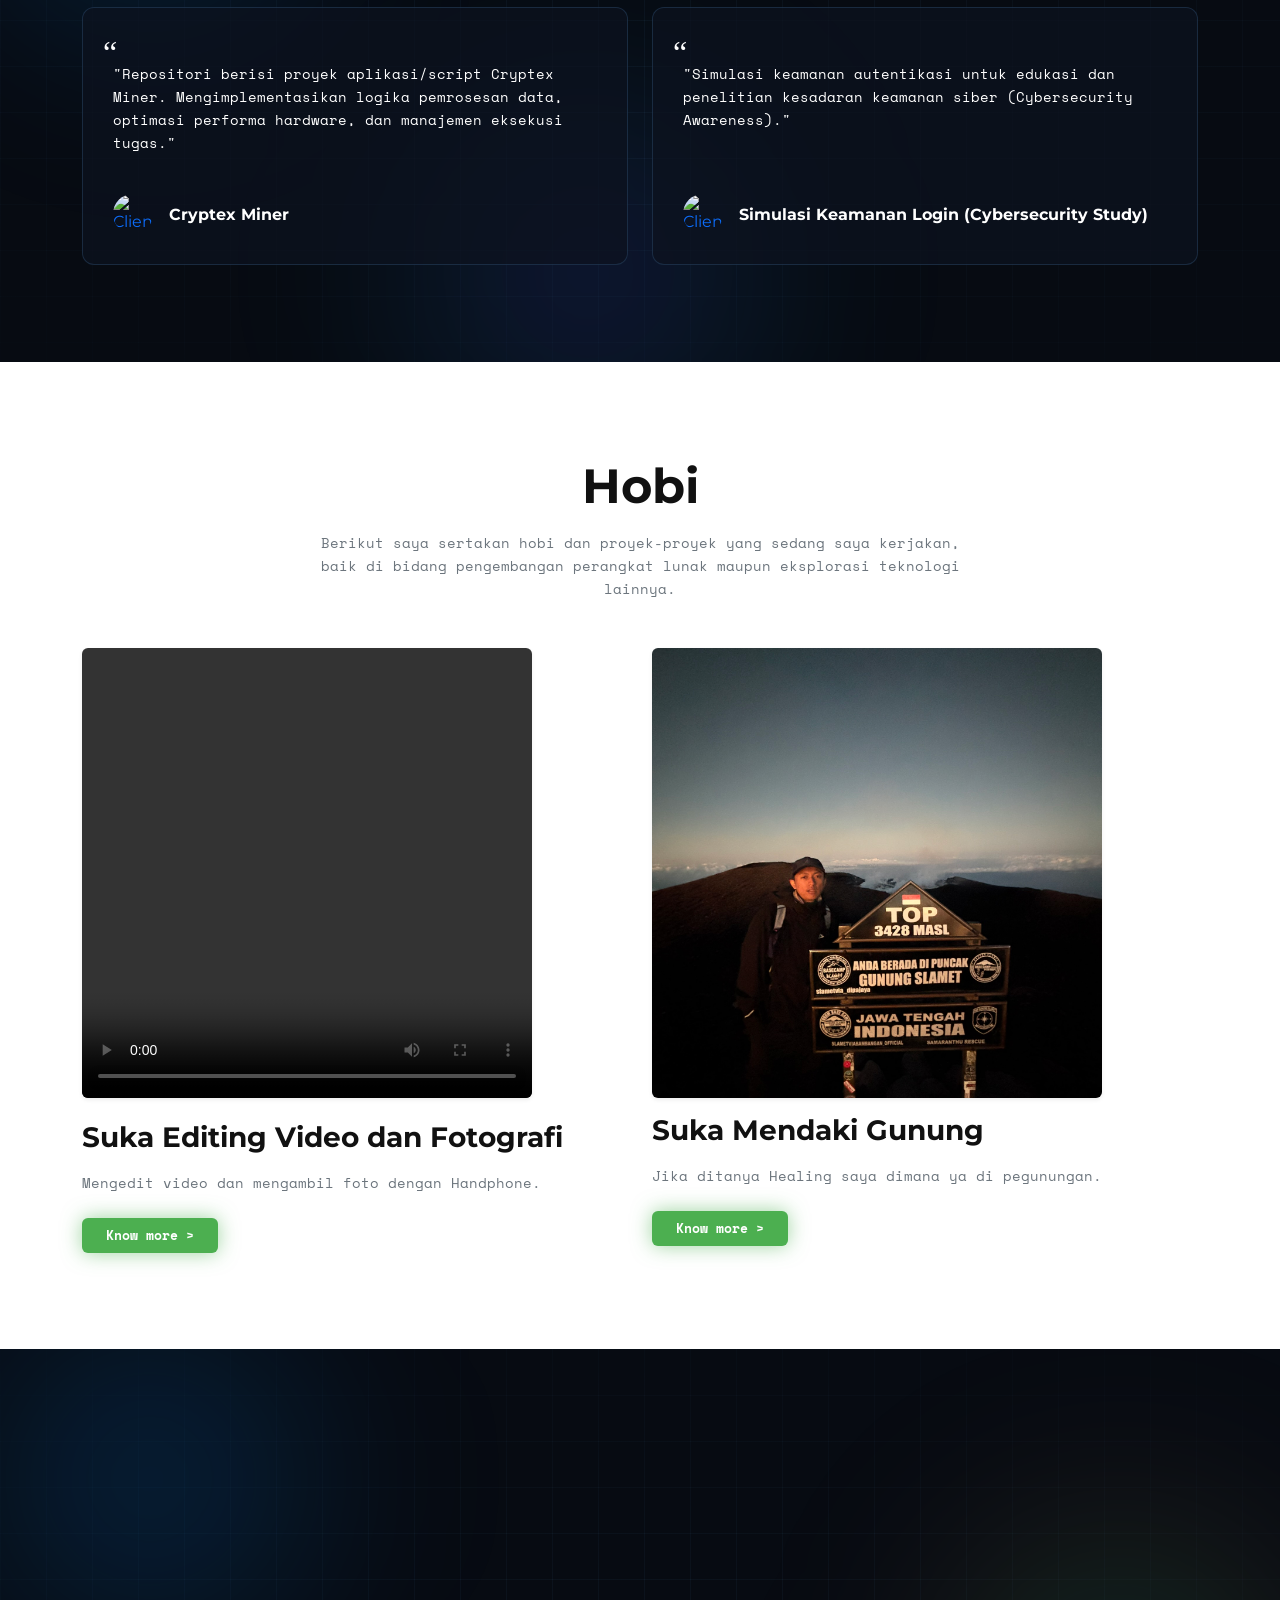
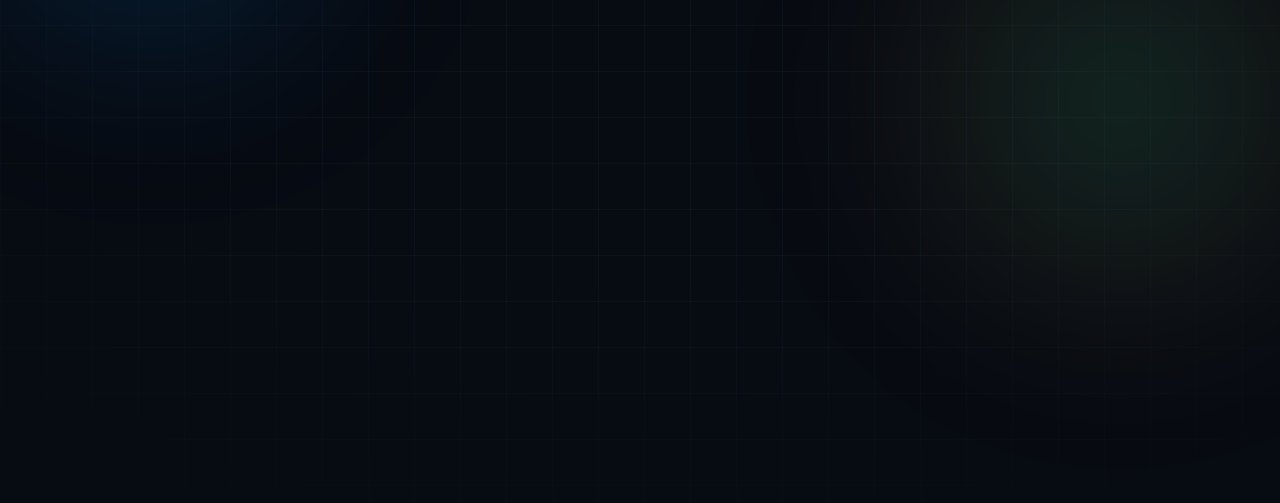
==== commit dcbe2f49: "Add 60fps aurora constellation background and scroll-up reveal animations" ====
--- a/index.html
+++ b/index.html
@@ -50,140 +50,155 @@
     <link href="https://cdn.jsdelivr.net/npm/bootstrap@5.3.3/dist/css/bootstrap.min.css" rel="stylesheet">
     <!-- Ikon -->
     <link rel="stylesheet" href="https://cdnjs.cloudflare.com/ajax/libs/font-awesome/6.4.0/css/all.min.css">
-    <link rel="stylesheet" href="style.css">
+    <link rel="stylesheet" href="style.css?v=4">
 </head>
 <body>
 
-    <!-- NAVBAR (DARK) -->
-    <nav class="navbar navbar-expand-lg navbar-dark bg-dark-custom py-3 py-lg-4">
-        <div class="container">
-            <a class="navbar-brand d-lg-none fw-bold mono-text text-white m-0" href="#">DS.</a>
-            <button class="navbar-toggler border-secondary" type="button" data-bs-toggle="collapse" data-bs-target="#mainNavbar" aria-controls="mainNavbar" aria-expanded="false" aria-label="Toggle navigation">
-                <span class="navbar-toggler-icon"></span>
-            </button>
-            <div class="collapse navbar-collapse justify-content-center" id="mainNavbar">
-                <ul class="navbar-nav gap-2 gap-lg-5 text-center pt-3 pt-lg-0">
-                    <li class="nav-item"><a class="nav-link mono-text text-white" href="#">Home</a></li>
-                    <li class="nav-item"><a class="nav-link mono-text text-white" href="#cases">Riwayat Pendidikan</a></li>
-                    <li class="nav-item"><a class="nav-link mono-text text-white" href="#github">GitHub Repository</a></li>
-                    <li class="nav-item"><a class="nav-link mono-text text-white" href="#hobi">Hobi</a></li>
-                    <li class="nav-item"><a class="nav-link mono-text text-white" href="#contact">Kontak Saya</a></li>
-                </ul>
-                <!-- Tautan Ikon Sosial Media Navbar -->
-                <div class="ms-lg-5 mt-3 mt-lg-0 d-flex justify-content-center gap-4 gap-lg-3 text-white">
-                    <a href="https://www.linkedin.com/in/devano-saputra-04794a307" target="_blank" rel="noopener noreferrer" class="text-white text-decoration-none"><i class="fa-brands fa-linkedin-in"></i></a>
-                    <a href="https://www.instagram.com/devanosaputra_" target="_blank" rel="noopener noreferrer" class="text-white text-decoration-none"><i class="fa-brands fa-instagram"></i></a>
-                    <a href="https://github.com/devano12" target="_blank" rel="noopener noreferrer" class="text-white text-decoration-none"><i class="fa-brands fa-github"></i></a>
-                </div>
-            </div>
-        </div>
-    </nav>
-
-    <!-- HERO SECTION (DARK) -->
-    <section class="bg-dark-custom text-light-custom py-4 py-lg-5">
-        <div class="container py-3 py-lg-5 my-lg-5">
-            <div class="row align-items-center flex-column-reverse flex-lg-row">
-                <!-- Kolom Kiri: Teks dan Interests -->
-                <div class="col-lg-6 text-center text-lg-start mt-4 mt-lg-0">
-                    <h1 class="display-3 fw-bold mb-3 mb-lg-4">Devano Saputra</h1>
-                    <p class="mono-text mb-4 mx-auto mx-lg-0" style="max-width: 520px;">
-                        Beginner Software Engineer & Informatics Student at UKSW Salatiga
-                    </p>
-                    <p class="mono-text mb-4 mb-lg-5 mx-auto mx-lg-0" style="max-width: 540px;">
-                        "Halo! Saya seorang mahasiswa Teknik Informatika di UKSW Salatiga yang berfokus pada pengembangan perangkat lunak (Software Engineering). Berpengalaman dalam membangun aplikasi web, RESTful API, serta eksplorasi proyek open-source. Selalu bersemangat untuk mempelajari teknologi baru dan menyelesaikan masalah lewat kode."
-                    </p>
-                    <a href="#github" class="btn-neon text-decoration-none py-2 px-4 d-inline-block">Explore My Projects &gt;</a>
-
-                    <!-- Personal Interests -->
-                    <div class="mt-4 mt-lg-5 pt-3 pt-lg-5">
-                        <p class="mono-text mb-3 fw-bold" style="font-size: 1.1rem;">Personal Interests</p>
-                        
-                        <div class="d-flex flex-wrap justify-content-center justify-content-lg-start gap-3 gap-md-4 align-items-center">
-                            <a href="https://www.instagram.com/devanosaputra_" target="_blank" rel="noopener noreferrer" class="text-decoration-none text-led-animated">
-                                <h5 class="m-0"><i class="fa-brands fa-instagram"></i> Instagram</h5>
-                            </a>
-                            <a href="https://www.tiktok.com/@serpihanakar" target="_blank" rel="noopener noreferrer" class="text-decoration-none text-led-animated">
-                                <h5 class="m-0"><i class="fa-brands fa-tiktok"></i> TikTok</h5>
-                            </a>
-                            <a href="https://github.com/devano12" target="_blank" rel="noopener noreferrer" class="text-decoration-none text-led-animated">
-                                <h5 class="m-0"><i class="fa-brands fa-github"></i> GitHub</h5>
-                            </a>
-                            <a href="https://www.linkedin.com/in/devano-saputra-04794a307" target="_blank" rel="noopener noreferrer" class="text-decoration-none text-led-animated">
-                                <h5 class="m-0"><i class="fa-brands fa-linkedin-in"></i> LinkedIn</h5>
-                            </a>
-                        </div>
+    <!-- TOP DARK STAGE (NAVBAR + HERO SEAMLESS AURORA & CONSTELLATION) -->
+    <div class="dark-stage">
+        <div class="aurora-bg" aria-hidden="true">
+            <span class="aurora-orb orb-blue"></span>
+            <span class="aurora-orb orb-emerald"></span>
+            <span class="aurora-orb orb-violet"></span>
+        </div>
+
+        <!-- NAVBAR (DARK) -->
+        <nav class="navbar navbar-expand-lg navbar-dark py-3 py-lg-4">
+            <div class="container">
+                <a class="navbar-brand d-lg-none fw-bold mono-text text-white m-0" href="#">DS.</a>
+                <button class="navbar-toggler border-secondary" type="button" data-bs-toggle="collapse" data-bs-target="#mainNavbar" aria-controls="mainNavbar" aria-expanded="false" aria-label="Toggle navigation">
+                    <span class="navbar-toggler-icon"></span>
+                </button>
+                <div class="collapse navbar-collapse justify-content-center" id="mainNavbar">
+                    <ul class="navbar-nav gap-2 gap-lg-5 text-center pt-3 pt-lg-0">
+                        <li class="nav-item"><a class="nav-link mono-text text-white" href="#">Home</a></li>
+                        <li class="nav-item"><a class="nav-link mono-text text-white" href="#cases">Riwayat Pendidikan</a></li>
+                        <li class="nav-item"><a class="nav-link mono-text text-white" href="#github">GitHub Repository</a></li>
+                        <li class="nav-item"><a class="nav-link mono-text text-white" href="#hobi">Hobi</a></li>
+                        <li class="nav-item"><a class="nav-link mono-text text-white" href="#contact">Kontak Saya</a></li>
+                    </ul>
+                    <!-- Tautan Ikon Sosial Media Navbar -->
+                    <div class="ms-lg-5 mt-3 mt-lg-0 d-flex justify-content-center gap-4 gap-lg-3 text-white">
+                        <a href="https://www.linkedin.com/in/devano-saputra-04794a307" target="_blank" rel="noopener noreferrer" class="text-white text-decoration-none"><i class="fa-brands fa-linkedin-in"></i></a>
+                        <a href="https://www.instagram.com/devanosaputra_" target="_blank" rel="noopener noreferrer" class="text-white text-decoration-none"><i class="fa-brands fa-instagram"></i></a>
+                        <a href="https://github.com/devano12" target="_blank" rel="noopener noreferrer" class="text-white text-decoration-none"><i class="fa-brands fa-github"></i></a>
                     </div>
                 </div>
-
-                <!-- Kolom Kanan: Foto Profil -->
-                <div class="col-lg-6 text-center text-lg-end">
-                    <img src="foto/pp.jpg" alt="Foto Profil Devano Saputra" class="rounded-circle img-fluid hero-avatar">
-                </div>
-            </div>
-        </div>
-    </section>
+            </div>
+        </nav>
+
+        <!-- HERO SECTION (DARK) -->
+        <section class="text-light-custom py-4 py-lg-5">
+            <div class="container py-3 py-lg-5 my-lg-5">
+                <div class="row align-items-center flex-column-reverse flex-lg-row">
+                    <!-- Kolom Kiri: Teks dan Interests -->
+                    <div class="col-lg-6 text-center text-lg-start mt-4 mt-lg-0">
+                        <h1 class="display-3 fw-bold mb-3 mb-lg-4 reveal-up" style="--delay: 0ms;">Devano Saputra</h1>
+                        <p class="mono-text mb-4 mx-auto mx-lg-0 reveal-up" style="max-width: 520px; --delay: 90ms;">
+                            Beginner Software Engineer & Informatics Student at UKSW Salatiga
+                        </p>
+                        <p class="mono-text mb-4 mb-lg-5 mx-auto mx-lg-0 reveal-up" style="max-width: 540px; --delay: 180ms;">
+                            "Halo! Saya seorang mahasiswa Teknik Informatika di UKSW Salatiga yang berfokus pada pengembangan perangkat lunak (Software Engineering). Berpengalaman dalam membangun aplikasi web, RESTful API, serta eksplorasi proyek open-source. Selalu bersemangat untuk mempelajari teknologi baru dan menyelesaikan masalah lewat kode."
+                        </p>
+                        <div class="reveal-up" style="--delay: 260ms;">
+                            <a href="#github" class="btn-neon text-decoration-none py-2 px-4 d-inline-block">Explore My Projects &gt;</a>
+                        </div>
+
+                        <!-- Personal Interests -->
+                        <div class="mt-4 mt-lg-5 pt-3 pt-lg-5 reveal-up" style="--delay: 340ms;">
+                            <p class="mono-text mb-3 fw-bold text-light" style="font-size: 1.1rem;">Personal Interests</p>
+                            
+                            <div class="d-flex flex-wrap justify-content-center justify-content-lg-start gap-3 gap-md-4 align-items-center">
+                                <a href="https://www.instagram.com/devanosaputra_" target="_blank" rel="noopener noreferrer" class="text-decoration-none text-led-animated">
+                                    <h5 class="m-0"><i class="fa-brands fa-instagram"></i> Instagram</h5>
+                                </a>
+                                <a href="https://www.tiktok.com/@serpihanakar" target="_blank" rel="noopener noreferrer" class="text-decoration-none text-led-animated">
+                                    <h5 class="m-0"><i class="fa-brands fa-tiktok"></i> TikTok</h5>
+                                </a>
+                                <a href="https://github.com/devano12" target="_blank" rel="noopener noreferrer" class="text-decoration-none text-led-animated">
+                                    <h5 class="m-0"><i class="fa-brands fa-github"></i> GitHub</h5>
+                                </a>
+                                <a href="https://www.linkedin.com/in/devano-saputra-04794a307" target="_blank" rel="noopener noreferrer" class="text-decoration-none text-led-animated">
+                                    <h5 class="m-0"><i class="fa-brands fa-linkedin-in"></i> LinkedIn</h5>
+                                </a>
+                            </div>
+                        </div>
+                    </div>
+
+                    <!-- Kolom Kanan: Foto Profil -->
+                    <div class="col-lg-6 text-center text-lg-end reveal-up" style="--delay: 120ms;">
+                        <img src="foto/pp.jpg" alt="Foto Profil Devano Saputra" class="rounded-circle img-fluid hero-avatar">
+                    </div>
+                </div>
+            </div>
+        </section>
+    </div>
 
     <!-- CASE STUDIES SECTION (LIGHT) -->
     <section id="cases" class="bg-light-custom text-dark-custom py-5">
         <div class="container py-5 text-center">
-            <h2 class="display-5 fw-bold mb-3">My Academic Journey & Educational Background</h2>
-            <p class="mono-text mx-auto mb-5 text-secondary" style="max-width: 650px;">
+            <h2 class="display-5 fw-bold mb-3 reveal-up">My Academic Journey & Educational Background</h2>
+            <p class="mono-text mx-auto mb-5 text-secondary reveal-up" style="max-width: 650px; --delay: 90ms;">
                 My educational path has been driven by a passion for technology and problem-solving.
             </p>
 
             <!-- Case 1 -->
             <div class="row align-items-center text-start mb-5 pb-5">
-                <div class="col-lg-5 mb-4">
+                <div class="col-lg-5 mb-4 reveal-up" style="--delay: 0ms;">
                     <span class="badge badge-custom bg-warning text-dark mb-3 opacity-75">Higher Education</span>
                     <h3 class="fw-bold mb-3">Universitas Kristen Satya Wacana (UKSW Salatiga)</h3>
                     <p class="mono-text text-secondary mb-4">S1 Teknik Informatika (Sedang Ditempuh). Berfokus pada Software Engineering.</p>
-                    <a href="case-study-uksw.html" class="btn btn-orange px-4 py-2 text-decoration-none text-dark">View case study &gt;</a>
-                </div>
-                <div class="col-lg-7 text-center text-lg-end">
-                    <img src="foto/uksw.jpg" alt="UKSW Salatiga" class="img-fluid rounded shadow-sm" style="width: 450px; aspect-ratio: 1 / 1; object-fit: cover;">
+                    <a href="case-study-uksw.html" class="btn btn-orange px-4 py-2 text-decoration-none text-dark d-inline-block">View case study &gt;</a>
+                </div>
+                <div class="col-lg-7 text-center text-lg-end reveal-up" style="--delay: 130ms;">
+                    <img src="foto/uksw.jpg" alt="UKSW Salatiga" class="img-fluid rounded shadow-sm square-media w-100">
                 </div>
             </div>
 
             <!-- Case 2 -->
             <div class="row align-items-center text-start mb-5 pb-5 flex-lg-row-reverse">
-                <div class="col-lg-5 mb-4 ps-lg-5">
+                <div class="col-lg-5 mb-4 ps-lg-5 reveal-up" style="--delay: 0ms;">
                     <span class="badge badge-custom bg-primary text-white mb-3 opacity-75">Senior High</span>
                     <h3 class="fw-bold mb-3">SMA Virgo Fidelis Bawen</h3>
                     <p class="mono-text text-secondary mb-4">Menyelesaikan pendidikan menengah atas dengan fokus pada ilmu pengetahuan Sosial dan dasar-dasar logika pemikiran analitis.</p>
                     
-                    <a href="case-study-sma.html" class="btn btn-blue px-4 py-2 text-decoration-none text-white">View case study &gt;</a>
-                </div>
-                <div class="col-lg-7 text-center text-lg-start">
-                    <img src="foto/sma.jpg" alt="SMA Virgo Fidelis Bawen" class="img-fluid rounded shadow-sm" style="width: 450px; aspect-ratio: 1 / 1; object-fit: cover;">
+                    <a href="case-study-sma.html" class="btn btn-blue px-4 py-2 text-decoration-none text-white d-inline-block">View case study &gt;</a>
+                </div>
+                <div class="col-lg-7 text-center text-lg-start reveal-up" style="--delay: 130ms;">
+                    <img src="foto/sma.jpg" alt="SMA Virgo Fidelis Bawen" class="img-fluid rounded shadow-sm square-media w-100">
                 </div>
             </div>
 
             <!-- Case 3 -->
             <div class="row align-items-center text-start mb-5">
-                <div class="col-lg-5 mb-4">
+                <div class="col-lg-5 mb-4 reveal-up" style="--delay: 0ms;">
                     <span class="badge badge-custom bg-info text-white mb-3 opacity-75">Basic Education</span>
                     <h3 class="fw-bold mb-3">SD & SMP Pangudi Luhur Ambarawa</h3>
                     <p class="mono-text text-secondary mb-4">Menempuh pendidikan dasar dan menengah pertama di Pangudi Luhur Ambarawa, membangun fondasi akademik serta kedisiplinan sejak dini.</p>
-                    <a href="case-study-smp.html" class="btn btn-teal px-4 py-2 text-decoration-none text-white">View case study &gt;</a>
-                </div>
-                <div class="col-lg-7 text-center text-lg-end">
-                    <img src="foto/smp.jpg" alt="SD & SMP Pangudi Luhur Ambarawa" class="img-fluid rounded shadow-sm" style="width: 450px; aspect-ratio: 1 / 1; object-fit: cover;">
+                    <a href="case-study-smp.html" class="btn btn-teal px-4 py-2 text-decoration-none text-white d-inline-block">View case study &gt;</a>
+                </div>
+                <div class="col-lg-7 text-center text-lg-end reveal-up" style="--delay: 130ms;">
+                    <img src="foto/smp.jpg" alt="SD & SMP Pangudi Luhur Ambarawa" class="img-fluid rounded shadow-sm square-media w-100">
                 </div>
             </div>
         </div>  
     </section>
 
-    <!-- GitHub Repositories -->
-    <section id="github" class="bg-dark-custom py-5">
+    <!-- GitHub Repositories (DARK STAGE) -->
+    <section id="github" class="dark-stage py-5">
+        <div class="aurora-bg" aria-hidden="true">
+            <span class="aurora-orb orb-blue"></span>
+            <span class="aurora-orb orb-violet"></span>
+        </div>
         <div class="container py-5 text-center">
-            <h2 class="display-5 fw-bold text-white mb-3">Featured GitHub Repositories</h2>
-            <p class="mono-text mx-auto mb-5" style="max-width: 650px;">
+            <h2 class="display-5 fw-bold text-white mb-3 reveal-up">Featured GitHub Repositories</h2>
+            <p class="mono-text mx-auto mb-5 reveal-up" style="max-width: 650px; --delay: 90ms;">
                 Proyek dan repositori kode terbuka yang telah saya kembangkan di GitHub (@devano12).
             </p>
 
             <div class="row text-start g-4">
                 <!-- GitHub Repository 1: Cryptex Miner -->
-                <div class="col-md-6">
+                <div class="col-md-6 reveal-up" style="--delay: 0ms;">
                     <a href="https://github.com/devano12/Kryptex-miner" target="_blank" rel="noopener noreferrer" class="text-decoration-none d-block h-100">
                         <div class="testimonial-card h-100 d-flex flex-column justify-content-between">
                             <div>
@@ -198,7 +213,7 @@
                     </a>
                 </div>
                 <!-- GitHub Repository 2: Web Services -->
-                <div class="col-md-6">
+                <div class="col-md-6 reveal-up" style="--delay: 140ms;">
                     <a href="https://github.com/devano12/simulasi-login" target="_blank" rel="noopener noreferrer" class="text-decoration-none d-block h-100">
                         <div class="testimonial-card h-100 d-flex flex-column justify-content-between">
                             <div>
@@ -219,15 +234,15 @@
     <!-- Hobi -->
     <section id="hobi" class="bg-light-custom text-dark-custom py-5">
         <div class="container py-4 py-lg-5 text-center">
-            <h2 class="display-5 fw-bold mb-3">Hobi</h2>
-            <p class="mono-text mx-auto mb-5 text-secondary" style="max-width: 650px;">
+            <h2 class="display-5 fw-bold mb-3 reveal-up">Hobi</h2>
+            <p class="mono-text mx-auto mb-5 text-secondary reveal-up" style="max-width: 650px; --delay: 90ms;">
                 Berikut saya sertakan hobi dan proyek-proyek yang sedang saya kerjakan, baik di bidang pengembangan perangkat lunak maupun eksplorasi teknologi lainnya.
             </p>
 
             <div class="row text-start g-4">
                 <!-- Recent 1 -->
-                <div class="col-md-6">
-                    <video controls playsinline preload="metadata" class="img-fluid rounded square-media w-100">
+                <div class="col-md-6 reveal-up" style="--delay: 0ms;">
+                    <video controls playsinline preload="metadata" class="img-fluid rounded square-media w-100 shadow-sm">
                         <source src="foto/1.mp4" type="video/mp4">
                     </video>
                     <h3 class="fw-bold mb-3 mt-3">Suka Editing Video dan Fotografi</h3>
@@ -235,8 +250,8 @@
                     <button class="btn-neon py-2 px-4" style="font-size: 0.8rem;">Know more &gt;</button>
                 </div>
                 <!-- Recent 2 -->
-                <div class="col-md-6">
-                    <img src="foto/gunung.jpg" alt="Hobi Mendaki Gunung Devano Saputra" class="img-fluid rounded square-media w-100">
+                <div class="col-md-6 reveal-up" style="--delay: 140ms;">
+                    <img src="foto/gunung.jpg" alt="Hobi Mendaki Gunung Devano Saputra" class="img-fluid rounded square-media w-100 shadow-sm">
                     <h3 class="fw-bold mb-3 mt-3">Suka Mendaki Gunung</h3>
                     <p class="mono-text text-secondary mb-4">Jika ditanya Healing saya dimana ya di pegunungan.</p>
                     <button class="btn-neon py-2 px-4" style="font-size: 0.8rem;">Know more &gt;</button>
@@ -245,16 +260,20 @@
         </div>
     </section>
 
-    <!-- GET IN TOUCH SECTION (DARK) -->
-    <section id="contact" class="bg-dark-custom py-5">
+    <!-- GET IN TOUCH SECTION (DARK STAGE) -->
+    <section id="contact" class="dark-stage py-5">
+        <div class="aurora-bg" aria-hidden="true">
+            <span class="aurora-orb orb-emerald"></span>
+            <span class="aurora-orb orb-blue"></span>
+        </div>
         <div class="container py-5 text-center">
-            <h2 class="display-5 fw-bold text-white mb-3">Get In Touch</h2>
-            <p class="mono-text mx-auto mb-5" style="max-width: 650px;">
+            <h2 class="display-5 fw-bold text-white mb-3 reveal-up">Get In Touch</h2>
+            <p class="mono-text mx-auto mb-5 reveal-up" style="max-width: 650px; --delay: 90ms;">
                 Punya pertanyaan, tawaran kolaborasi, atau ingin berdiskusi seputar proyek perangkat lunak? Silakan kirim pesan di bawah ini!
             </p>
 
             <div class="row justify-content-center text-start">
-                <div class="col-lg-5">
+                <div class="col-lg-5 reveal-up" style="--delay: 160ms;">
                     <form id="waForm">
                         <div class="mb-3">
                             <label class="text-white" for="contactEmail">Email</label>
@@ -278,6 +297,7 @@
 
     <!-- Bootstrap 5 JS -->
     <script src="https://cdn.jsdelivr.net/npm/bootstrap@5.3.3/dist/js/bootstrap.bundle.min.js"></script>
+    <script src="effects.js?v=1" defer></script>
     <script>
         document.getElementById('waSubmit').addEventListener('click', function () {
             const email = document.getElementById('contactEmail').value.trim();
@@ -293,4 +313,4 @@
         });
     </script>
 </body>
-</html>+</html>
--- a/style.css
+++ b/style.css
@@ -13,17 +13,145 @@
 p, .mono-text {
     font-family: 'Space Mono', monospace, 'Courier New';
     font-size: 0.9rem;
-    color: #a0a0a0;
+    color: #b0b8c4;
     line-height: 1.6;
 }
 
-.bg-dark-custom { background-color: #0d0d0d; }
+.bg-dark-custom { background-color: #070b12; }
 .bg-light-custom { background-color: #ffffff; }
 
 .text-light-custom { color: #f8f9fa; }
 .text-dark-custom { color: #111111; }
 .border-dark-custom { border-color: #222222 !important; }
 
+/* =========================================================
+   AURORA MESH + CYBER GRID + CONSTELLATION STAGE (DARK)
+   ========================================================= */
+.dark-stage {
+    position: relative;
+    overflow: hidden;
+    background-color: #070b12;
+    isolation: isolate;
+}
+
+/* Subtle perspective tech grid with soft edge fade */
+.dark-stage::before {
+    content: "";
+    position: absolute;
+    inset: 0;
+    z-index: 0;
+    pointer-events: none;
+    background-image:
+        linear-gradient(rgba(120, 195, 255, 0.045) 1px, transparent 1px),
+        linear-gradient(90deg, rgba(120, 195, 255, 0.045) 1px, transparent 1px);
+    background-size: 46px 46px;
+    -webkit-mask-image: radial-gradient(ellipse 85% 75% at 50% 50%, #000 25%, transparent 100%);
+    mask-image: radial-gradient(ellipse 85% 75% at 50% 50%, #000 25%, transparent 100%);
+}
+
+/* Soft floating Aurora glow orbs (low opacity so text stays 100% crisp) */
+.aurora-bg {
+    position: absolute;
+    inset: 0;
+    z-index: 0;
+    pointer-events: none;
+    overflow: hidden;
+}
+
+.aurora-orb {
+    position: absolute;
+    border-radius: 50%;
+    filter: blur(85px);
+    will-change: transform;
+}
+
+.aurora-orb.orb-blue {
+    width: 480px;
+    height: 480px;
+    top: -110px;
+    left: -90px;
+    background: radial-gradient(circle, rgba(0, 140, 255, 0.22) 0%, rgba(0, 140, 255, 0) 70%);
+    animation: auroraFloat1 18s ease-in-out infinite alternate;
+}
+
+.aurora-orb.orb-emerald {
+    width: 520px;
+    height: 520px;
+    top: 12%;
+    right: -100px;
+    background: radial-gradient(circle, rgba(0, 225, 150, 0.2) 0%, rgba(255, 140, 66, 0.08) 45%, rgba(0, 0, 0, 0) 72%);
+    animation: auroraFloat2 22s ease-in-out infinite alternate;
+}
+
+.aurora-orb.orb-violet {
+    width: 460px;
+    height: 460px;
+    bottom: -140px;
+    left: 28%;
+    background: radial-gradient(circle, rgba(98, 54, 255, 0.17) 0%, rgba(0, 195, 255, 0.08) 50%, rgba(0, 0, 0, 0) 72%);
+    animation: auroraFloat3 20s ease-in-out infinite alternate;
+}
+
+@keyframes auroraFloat1 {
+    0% { transform: translate3d(0, 0, 0) scale(1); }
+    100% { transform: translate3d(70px, 45px, 0) scale(1.14); }
+}
+
+@keyframes auroraFloat2 {
+    0% { transform: translate3d(0, 0, 0) scale(1); }
+    100% { transform: translate3d(-65px, 50px, 0) scale(1.12); }
+}
+
+@keyframes auroraFloat3 {
+    0% { transform: translate3d(0, 0, 0) scale(1); }
+    100% { transform: translate3d(50px, -40px, 0) scale(1.15); }
+}
+
+.constellation-canvas {
+    position: absolute;
+    inset: 0;
+    width: 100%;
+    height: 100%;
+    z-index: 1;
+    pointer-events: none;
+}
+
+.dark-stage > nav,
+.dark-stage > section,
+.dark-stage > .container {
+    position: relative;
+    z-index: 2;
+}
+
+/* =========================================================
+   60FPS GPU SCROLL-UP REVEAL ANIMATION
+   ========================================================= */
+.reveal-up {
+    opacity: 0;
+    transform: translate3d(0, 32px, 0);
+    transition:
+        opacity 0.85s cubic-bezier(0.16, 1, 0.3, 1),
+        transform 0.85s cubic-bezier(0.16, 1, 0.3, 1);
+    transition-delay: var(--delay, 0ms);
+    will-change: opacity, transform;
+}
+
+.reveal-up.is-visible {
+    opacity: 1;
+    transform: translate3d(0, 0, 0);
+}
+
+@media (prefers-reduced-motion: reduce) {
+    .reveal-up {
+        opacity: 1 !important;
+        transform: none !important;
+        transition: none !important;
+    }
+}
+
+/* =========================================================
+   COMPONENTS & BUTTONS
+   ========================================================= */
 .btn-neon {
     background-color: #4CAF50;
     color: #ffffff;
@@ -31,20 +159,22 @@
     font-weight: bold;
     border: none;
     padding: 12px 30px;
-    border-radius: 4px;
-    transition: all 0.3s ease;
-    box-shadow: 0 0 20px rgba(76, 175, 80, 0.6);
+    border-radius: 6px;
+    transition: transform 0.3s cubic-bezier(0.16, 1, 0.3, 1), box-shadow 0.3s ease, background-color 0.3s ease;
+    box-shadow: 0 0 20px rgba(76, 175, 80, 0.55);
 }
 
 .btn-neon:hover {
     background-color: #45a049;
     box-shadow: 0 0 30px rgba(76, 175, 80, 0.9);
+    transform: translateY(-2px);
     color: white;
 }
 
-.btn-orange { background-color: #ff9800; color: white; font-family: 'Space Mono'; font-size: 0.8rem; font-weight: bold; border:none; }
-.btn-blue { background-color: #0000ff; color: white; font-family: 'Space Mono'; font-size: 0.8rem; font-weight: bold; border:none; }
-.btn-teal { background-color: #20b2aa; color: white; font-family: 'Space Mono'; font-size: 0.8rem; font-weight: bold; border:none; }
+.btn-orange { background-color: #ff9800; color: white; font-family: 'Space Mono'; font-size: 0.8rem; font-weight: bold; border:none; transition: transform 0.25s ease; }
+.btn-blue { background-color: #0055ff; color: white; font-family: 'Space Mono'; font-size: 0.8rem; font-weight: bold; border:none; transition: transform 0.25s ease; }
+.btn-teal { background-color: #20b2aa; color: white; font-family: 'Space Mono'; font-size: 0.8rem; font-weight: bold; border:none; transition: transform 0.25s ease; }
+.btn-orange:hover, .btn-blue:hover, .btn-teal:hover { transform: translateY(-2px); }
 
 .badge-custom {
     font-family: 'Space Mono';
@@ -54,11 +184,20 @@
 }
 
 .testimonial-card {
-    background-color: #0d0d0d;
-    border: 1px solid #222;
-    border-radius: 8px;
+    background: rgba(13, 19, 31, 0.72);
+    backdrop-filter: blur(10px);
+    -webkit-backdrop-filter: blur(10px);
+    border: 1px solid rgba(100, 180, 255, 0.16);
+    border-radius: 12px;
     padding: 30px;
     position: relative;
+    transition: transform 0.35s cubic-bezier(0.16, 1, 0.3, 1), border-color 0.35s ease, box-shadow 0.35s ease;
+}
+
+.testimonial-card:hover {
+    transform: translateY(-6px);
+    border-color: rgba(0, 200, 255, 0.45);
+    box-shadow: 0 12px 32px rgba(0, 150, 255, 0.14);
 }
 
 .quote-icon {
@@ -71,9 +210,9 @@
 }
 
 .form-control-custom {
-    background-color: #f8f9fa;
-    border: none;
-    border-radius: 4px;
+    background-color: rgba(248, 249, 250, 0.95);
+    border: 1px solid rgba(255, 255, 255, 0.15);
+    border-radius: 6px;
     padding: 12px;
     font-family: 'Space Mono', monospace;
     font-size: 0.85rem;
@@ -86,18 +225,16 @@
     margin-bottom: 5px;
 }
 
-
 .text-led-animated {
-    background: linear-gradient(90deg, #ff0000, #ff8000, #ffff00, #00ff00, #00ffff, #0000ff, #8000ff, #ff00ff, #ff0000);
+    background: linear-gradient(90deg, #ff0000, #ff8000, #ffff00, #00ff00, #00ffff, #0088ff, #8000ff, #ff00ff, #ff0000);
     background-size: 250% auto;
-    color: transparent !important; 
-    -webkit-background-clip: text; 
-    background-clip: text;         
-    animation: led-move 10s linear infinite; 
+    color: transparent !important;
+    -webkit-background-clip: text;
+    background-clip: text;
+    animation: led-move 10s linear infinite;
     display: inline-block;
-    filter: drop-shadow(0 0 5px rgba(255, 255, 255, 0.2)); 
-}
-
+    filter: drop-shadow(0 0 5px rgba(255, 255, 255, 0.2));
+}
 
 @keyframes led-move {
     0% { background-position: 0% center; }
@@ -109,6 +246,16 @@
     max-width: 100%;
     aspect-ratio: 1 / 1;
     object-fit: cover;
+    border: 2px solid rgba(120, 210, 255, 0.22);
+    box-shadow:
+        0 0 45px rgba(0, 175, 255, 0.22),
+        0 0 85px rgba(0, 225, 150, 0.12);
+    animation: avatarFloat 6s ease-in-out infinite alternate;
+}
+
+@keyframes avatarFloat {
+    0% { transform: translate3d(0, 0, 0); }
+    100% { transform: translate3d(0, -8px, 0); }
 }
 
 .square-media {
@@ -136,4 +283,4 @@
     p, .mono-text {
         font-size: 0.85rem;
     }
-}+}
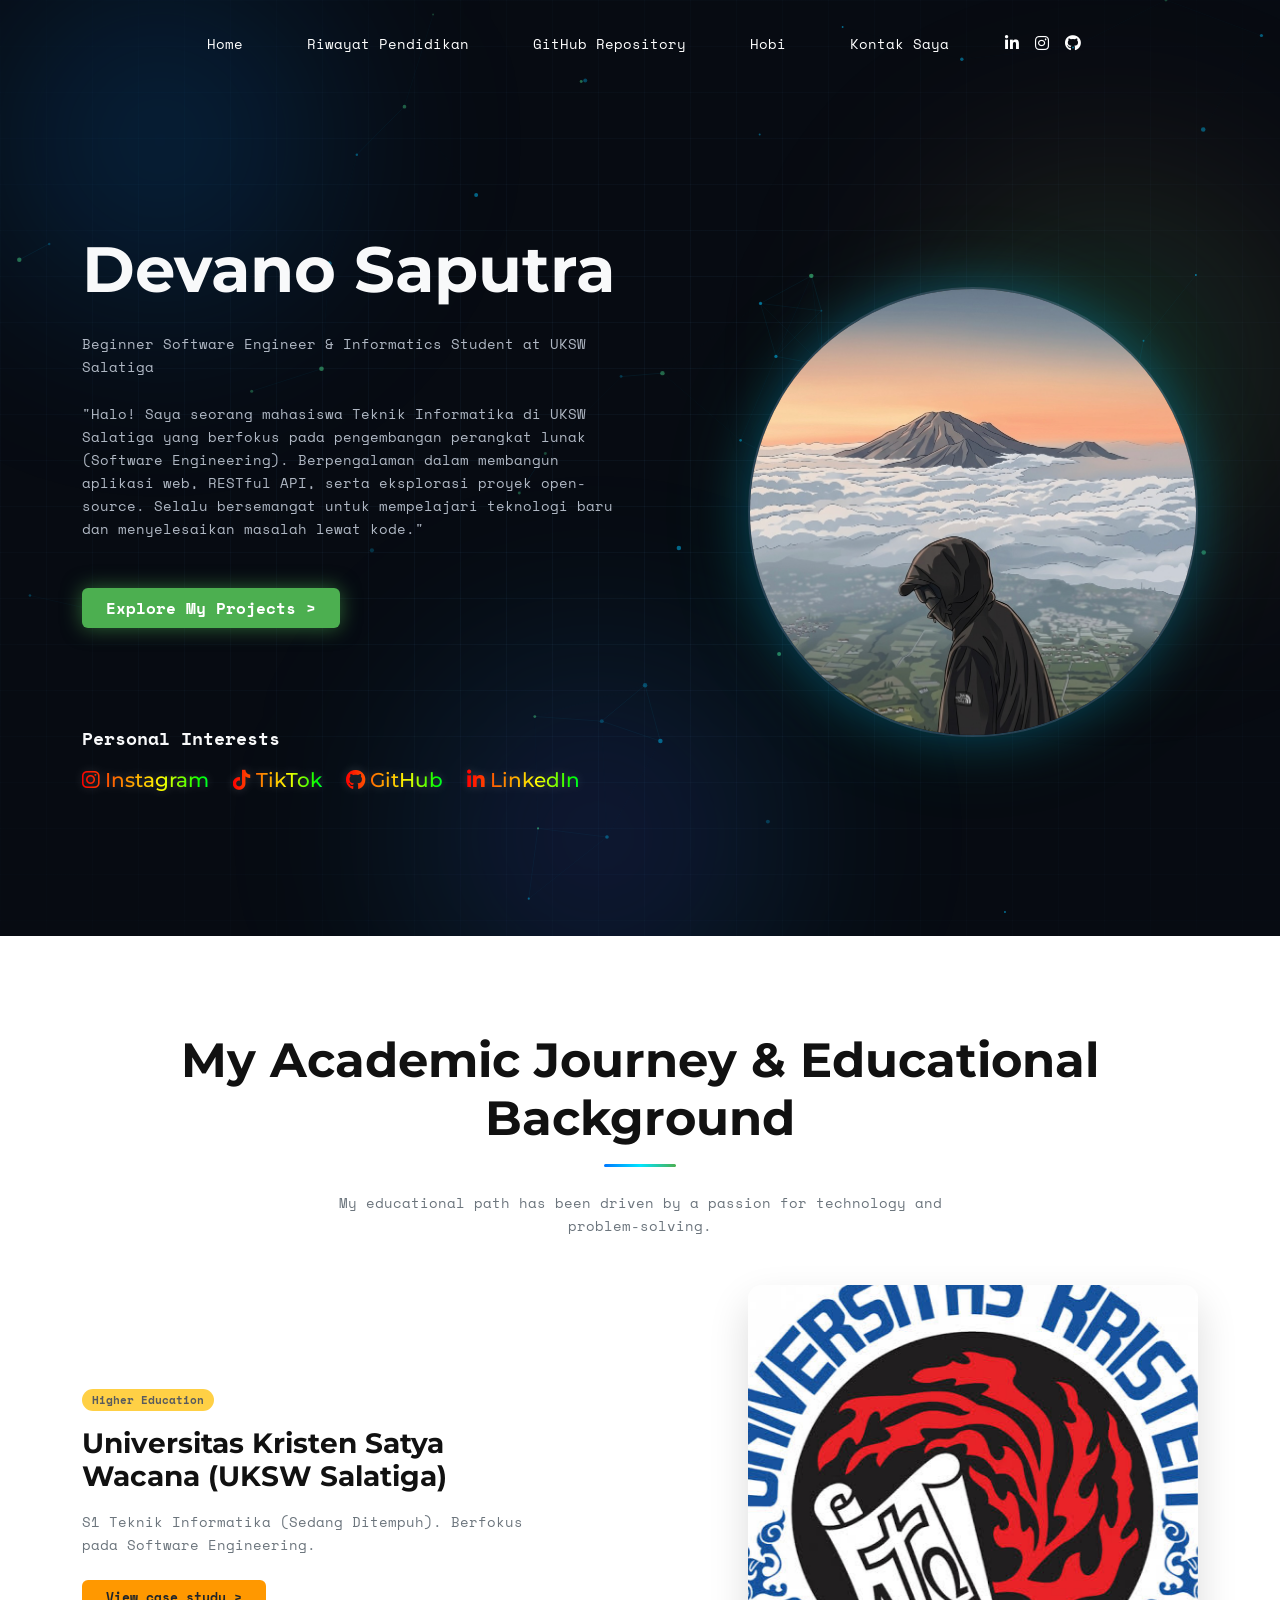
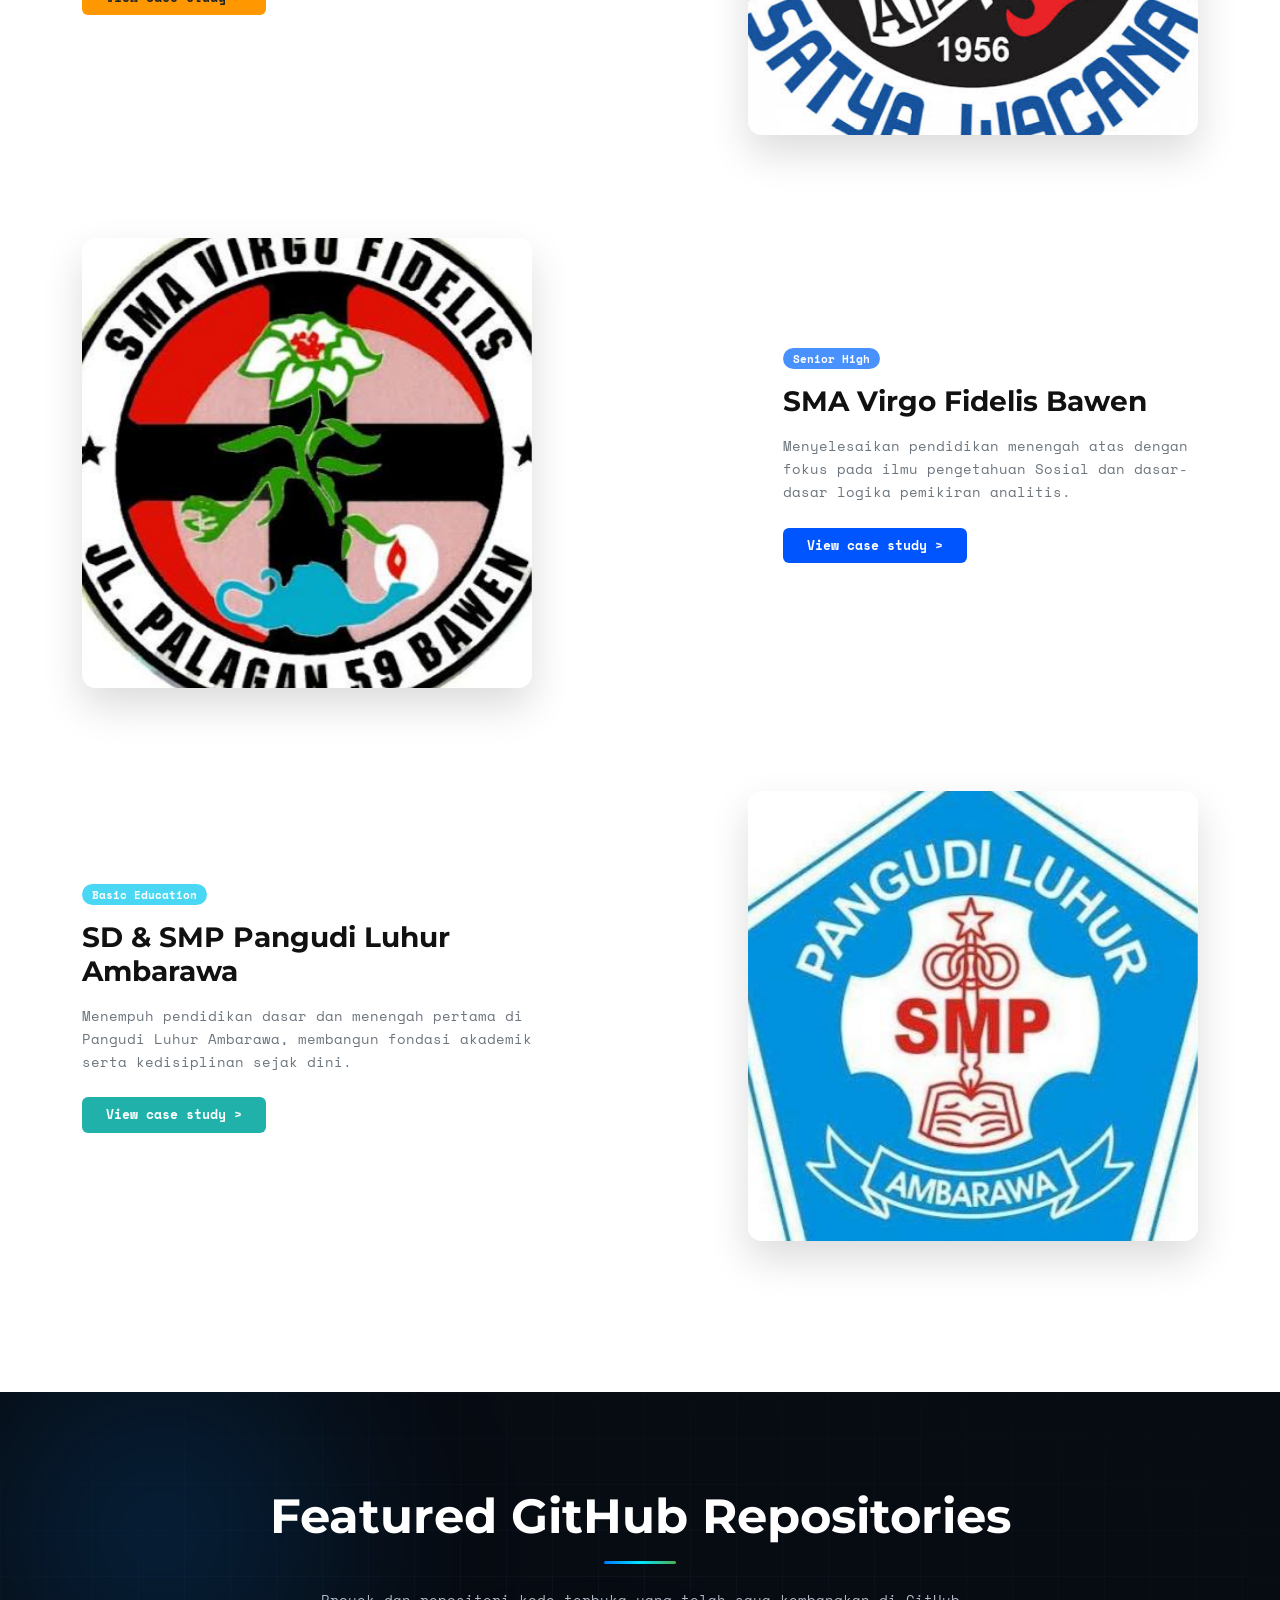
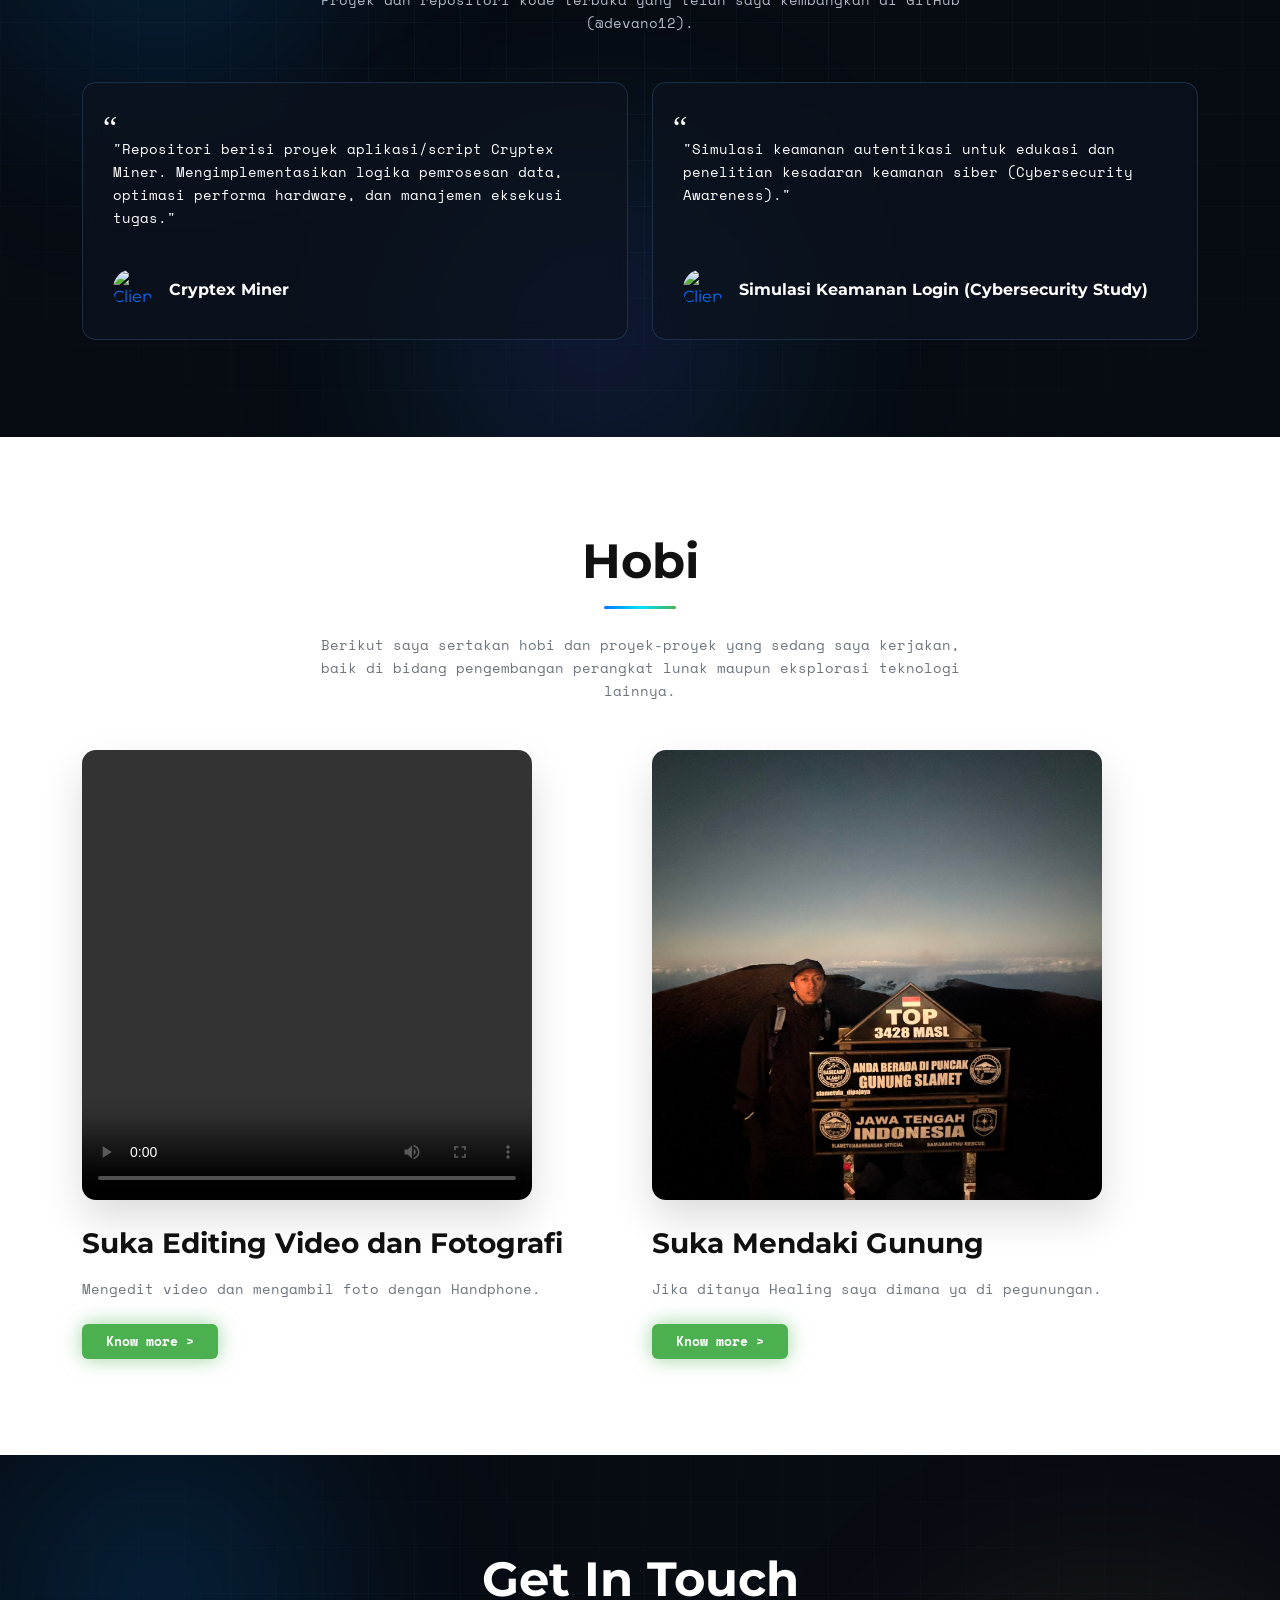
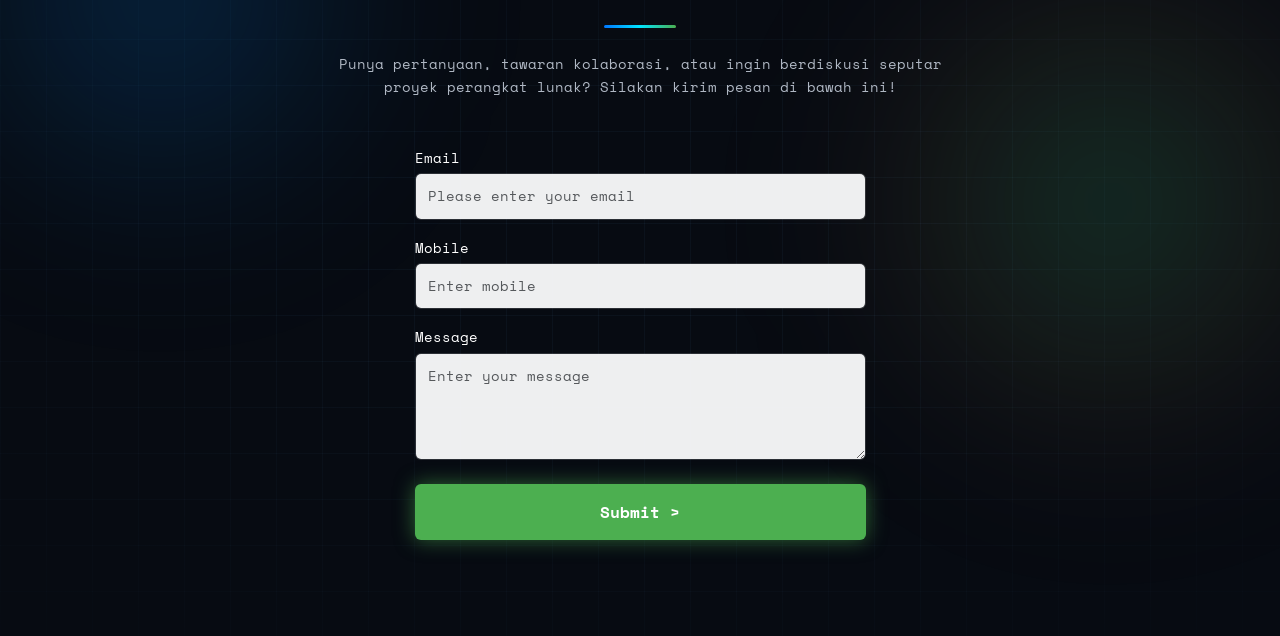
==== commit 43a334e1: "Add Lenis inertia scroll + GSAP ScrollTrigger parallax choreography" ====
--- a/index.html
+++ b/index.html
@@ -50,7 +50,7 @@
     <link href="https://cdn.jsdelivr.net/npm/bootstrap@5.3.3/dist/css/bootstrap.min.css" rel="stylesheet">
     <!-- Ikon -->
     <link rel="stylesheet" href="https://cdnjs.cloudflare.com/ajax/libs/font-awesome/6.4.0/css/all.min.css">
-    <link rel="stylesheet" href="style.css?v=4">
+    <link rel="stylesheet" href="style.css?v=5">
 </head>
 <body>
 
@@ -88,24 +88,24 @@
         </nav>
 
         <!-- HERO SECTION (DARK) -->
-        <section class="text-light-custom py-4 py-lg-5">
+        <section class="hero-section text-light-custom py-4 py-lg-5">
             <div class="container py-3 py-lg-5 my-lg-5">
                 <div class="row align-items-center flex-column-reverse flex-lg-row">
                     <!-- Kolom Kiri: Teks dan Interests -->
-                    <div class="col-lg-6 text-center text-lg-start mt-4 mt-lg-0">
-                        <h1 class="display-3 fw-bold mb-3 mb-lg-4 reveal-up" style="--delay: 0ms;">Devano Saputra</h1>
-                        <p class="mono-text mb-4 mx-auto mx-lg-0 reveal-up" style="max-width: 520px; --delay: 90ms;">
+                    <div class="col-lg-6 text-center text-lg-start mt-4 mt-lg-0 hero-left-col">
+                        <h1 class="display-3 fw-bold mb-3 mb-lg-4 hero-title">Devano Saputra</h1>
+                        <p class="mono-text mb-4 mx-auto mx-lg-0 hero-stagger" style="max-width: 520px;">
                             Beginner Software Engineer & Informatics Student at UKSW Salatiga
                         </p>
-                        <p class="mono-text mb-4 mb-lg-5 mx-auto mx-lg-0 reveal-up" style="max-width: 540px; --delay: 180ms;">
+                        <p class="mono-text mb-4 mb-lg-5 mx-auto mx-lg-0 hero-stagger" style="max-width: 540px;">
                             "Halo! Saya seorang mahasiswa Teknik Informatika di UKSW Salatiga yang berfokus pada pengembangan perangkat lunak (Software Engineering). Berpengalaman dalam membangun aplikasi web, RESTful API, serta eksplorasi proyek open-source. Selalu bersemangat untuk mempelajari teknologi baru dan menyelesaikan masalah lewat kode."
                         </p>
-                        <div class="reveal-up" style="--delay: 260ms;">
+                        <div class="hero-stagger">
                             <a href="#github" class="btn-neon text-decoration-none py-2 px-4 d-inline-block">Explore My Projects &gt;</a>
                         </div>
 
                         <!-- Personal Interests -->
-                        <div class="mt-4 mt-lg-5 pt-3 pt-lg-5 reveal-up" style="--delay: 340ms;">
+                        <div class="mt-4 mt-lg-5 pt-3 pt-lg-5 hero-stagger">
                             <p class="mono-text mb-3 fw-bold text-light" style="font-size: 1.1rem;">Personal Interests</p>
                             
                             <div class="d-flex flex-wrap justify-content-center justify-content-lg-start gap-3 gap-md-4 align-items-center">
@@ -126,8 +126,10 @@
                     </div>
 
                     <!-- Kolom Kanan: Foto Profil -->
-                    <div class="col-lg-6 text-center text-lg-end reveal-up" style="--delay: 120ms;">
-                        <img src="foto/pp.jpg" alt="Foto Profil Devano Saputra" class="rounded-circle img-fluid hero-avatar">
+                    <div class="col-lg-6 text-center text-lg-end">
+                        <div class="hero-avatar-wrap">
+                            <img src="foto/pp.jpg" alt="Foto Profil Devano Saputra" class="rounded-circle img-fluid hero-avatar">
+                        </div>
                     </div>
                 </div>
             </div>
@@ -137,48 +139,55 @@
     <!-- CASE STUDIES SECTION (LIGHT) -->
     <section id="cases" class="bg-light-custom text-dark-custom py-5">
         <div class="container py-5 text-center">
-            <h2 class="display-5 fw-bold mb-3 reveal-up">My Academic Journey & Educational Background</h2>
-            <p class="mono-text mx-auto mb-5 text-secondary reveal-up" style="max-width: 650px; --delay: 90ms;">
+            <h2 class="display-5 fw-bold mb-3 cinematic-heading">My Academic Journey & Educational Background</h2>
+            <div class="section-accent-line"></div>
+            <p class="mono-text mx-auto mb-5 text-secondary cinematic-sub" style="max-width: 650px;">
                 My educational path has been driven by a passion for technology and problem-solving.
             </p>
 
             <!-- Case 1 -->
-            <div class="row align-items-center text-start mb-5 pb-5">
-                <div class="col-lg-5 mb-4 reveal-up" style="--delay: 0ms;">
+            <div class="row align-items-center text-start mb-5 pb-5 story-row">
+                <div class="col-lg-5 mb-4 story-text">
                     <span class="badge badge-custom bg-warning text-dark mb-3 opacity-75">Higher Education</span>
                     <h3 class="fw-bold mb-3">Universitas Kristen Satya Wacana (UKSW Salatiga)</h3>
                     <p class="mono-text text-secondary mb-4">S1 Teknik Informatika (Sedang Ditempuh). Berfokus pada Software Engineering.</p>
                     <a href="case-study-uksw.html" class="btn btn-orange px-4 py-2 text-decoration-none text-dark d-inline-block">View case study &gt;</a>
                 </div>
-                <div class="col-lg-7 text-center text-lg-end reveal-up" style="--delay: 130ms;">
-                    <img src="foto/uksw.jpg" alt="UKSW Salatiga" class="img-fluid rounded shadow-sm square-media w-100">
+                <div class="col-lg-7 text-center text-lg-end">
+                    <div class="parallax-frame">
+                        <img src="foto/uksw.jpg" alt="UKSW Salatiga">
+                    </div>
                 </div>
             </div>
 
             <!-- Case 2 -->
-            <div class="row align-items-center text-start mb-5 pb-5 flex-lg-row-reverse">
-                <div class="col-lg-5 mb-4 ps-lg-5 reveal-up" style="--delay: 0ms;">
+            <div class="row align-items-center text-start mb-5 pb-5 flex-lg-row-reverse story-row">
+                <div class="col-lg-5 mb-4 ps-lg-5 story-text">
                     <span class="badge badge-custom bg-primary text-white mb-3 opacity-75">Senior High</span>
                     <h3 class="fw-bold mb-3">SMA Virgo Fidelis Bawen</h3>
                     <p class="mono-text text-secondary mb-4">Menyelesaikan pendidikan menengah atas dengan fokus pada ilmu pengetahuan Sosial dan dasar-dasar logika pemikiran analitis.</p>
                     
                     <a href="case-study-sma.html" class="btn btn-blue px-4 py-2 text-decoration-none text-white d-inline-block">View case study &gt;</a>
                 </div>
-                <div class="col-lg-7 text-center text-lg-start reveal-up" style="--delay: 130ms;">
-                    <img src="foto/sma.jpg" alt="SMA Virgo Fidelis Bawen" class="img-fluid rounded shadow-sm square-media w-100">
+                <div class="col-lg-7 text-center text-lg-start">
+                    <div class="parallax-frame">
+                        <img src="foto/sma.jpg" alt="SMA Virgo Fidelis Bawen">
+                    </div>
                 </div>
             </div>
 
             <!-- Case 3 -->
-            <div class="row align-items-center text-start mb-5">
-                <div class="col-lg-5 mb-4 reveal-up" style="--delay: 0ms;">
+            <div class="row align-items-center text-start mb-5 story-row">
+                <div class="col-lg-5 mb-4 story-text">
                     <span class="badge badge-custom bg-info text-white mb-3 opacity-75">Basic Education</span>
                     <h3 class="fw-bold mb-3">SD & SMP Pangudi Luhur Ambarawa</h3>
                     <p class="mono-text text-secondary mb-4">Menempuh pendidikan dasar dan menengah pertama di Pangudi Luhur Ambarawa, membangun fondasi akademik serta kedisiplinan sejak dini.</p>
                     <a href="case-study-smp.html" class="btn btn-teal px-4 py-2 text-decoration-none text-white d-inline-block">View case study &gt;</a>
                 </div>
-                <div class="col-lg-7 text-center text-lg-end reveal-up" style="--delay: 130ms;">
-                    <img src="foto/smp.jpg" alt="SD & SMP Pangudi Luhur Ambarawa" class="img-fluid rounded shadow-sm square-media w-100">
+                <div class="col-lg-7 text-center text-lg-end">
+                    <div class="parallax-frame">
+                        <img src="foto/smp.jpg" alt="SD & SMP Pangudi Luhur Ambarawa">
+                    </div>
                 </div>
             </div>
         </div>  
@@ -191,14 +200,15 @@
             <span class="aurora-orb orb-violet"></span>
         </div>
         <div class="container py-5 text-center">
-            <h2 class="display-5 fw-bold text-white mb-3 reveal-up">Featured GitHub Repositories</h2>
-            <p class="mono-text mx-auto mb-5 reveal-up" style="max-width: 650px; --delay: 90ms;">
+            <h2 class="display-5 fw-bold text-white mb-3 cinematic-heading">Featured GitHub Repositories</h2>
+            <div class="section-accent-line"></div>
+            <p class="mono-text mx-auto mb-5 cinematic-sub" style="max-width: 650px;">
                 Proyek dan repositori kode terbuka yang telah saya kembangkan di GitHub (@devano12).
             </p>
 
             <div class="row text-start g-4">
                 <!-- GitHub Repository 1: Cryptex Miner -->
-                <div class="col-md-6 reveal-up" style="--delay: 0ms;">
+                <div class="col-md-6 cinematic-card tilt-card">
                     <a href="https://github.com/devano12/Kryptex-miner" target="_blank" rel="noopener noreferrer" class="text-decoration-none d-block h-100">
                         <div class="testimonial-card h-100 d-flex flex-column justify-content-between">
                             <div>
@@ -213,7 +223,7 @@
                     </a>
                 </div>
                 <!-- GitHub Repository 2: Web Services -->
-                <div class="col-md-6 reveal-up" style="--delay: 140ms;">
+                <div class="col-md-6 cinematic-card tilt-card">
                     <a href="https://github.com/devano12/simulasi-login" target="_blank" rel="noopener noreferrer" class="text-decoration-none d-block h-100">
                         <div class="testimonial-card h-100 d-flex flex-column justify-content-between">
                             <div>
@@ -234,27 +244,36 @@
     <!-- Hobi -->
     <section id="hobi" class="bg-light-custom text-dark-custom py-5">
         <div class="container py-4 py-lg-5 text-center">
-            <h2 class="display-5 fw-bold mb-3 reveal-up">Hobi</h2>
-            <p class="mono-text mx-auto mb-5 text-secondary reveal-up" style="max-width: 650px; --delay: 90ms;">
+            <h2 class="display-5 fw-bold mb-3 cinematic-heading">Hobi</h2>
+            <div class="section-accent-line"></div>
+            <p class="mono-text mx-auto mb-5 text-secondary cinematic-sub" style="max-width: 650px;">
                 Berikut saya sertakan hobi dan proyek-proyek yang sedang saya kerjakan, baik di bidang pengembangan perangkat lunak maupun eksplorasi teknologi lainnya.
             </p>
 
             <div class="row text-start g-4">
                 <!-- Recent 1 -->
-                <div class="col-md-6 reveal-up" style="--delay: 0ms;">
-                    <video controls playsinline preload="metadata" class="img-fluid rounded square-media w-100 shadow-sm">
-                        <source src="foto/1.mp4" type="video/mp4">
-                    </video>
-                    <h3 class="fw-bold mb-3 mt-3">Suka Editing Video dan Fotografi</h3>
-                    <p class="mono-text text-secondary mb-4">Mengedit video dan mengambil foto dengan Handphone.</p>
-                    <button class="btn-neon py-2 px-4" style="font-size: 0.8rem;">Know more &gt;</button>
+                <div class="col-md-6 story-row">
+                    <div class="parallax-frame mb-3">
+                        <video controls playsinline preload="metadata">
+                            <source src="foto/1.mp4" type="video/mp4">
+                        </video>
+                    </div>
+                    <div class="story-text">
+                        <h3 class="fw-bold mb-3 mt-1">Suka Editing Video dan Fotografi</h3>
+                        <p class="mono-text text-secondary mb-4">Mengedit video dan mengambil foto dengan Handphone.</p>
+                        <button class="btn-neon py-2 px-4" style="font-size: 0.8rem;">Know more &gt;</button>
+                    </div>
                 </div>
                 <!-- Recent 2 -->
-                <div class="col-md-6 reveal-up" style="--delay: 140ms;">
-                    <img src="foto/gunung.jpg" alt="Hobi Mendaki Gunung Devano Saputra" class="img-fluid rounded square-media w-100 shadow-sm">
-                    <h3 class="fw-bold mb-3 mt-3">Suka Mendaki Gunung</h3>
-                    <p class="mono-text text-secondary mb-4">Jika ditanya Healing saya dimana ya di pegunungan.</p>
-                    <button class="btn-neon py-2 px-4" style="font-size: 0.8rem;">Know more &gt;</button>
+                <div class="col-md-6 story-row">
+                    <div class="parallax-frame mb-3">
+                        <img src="foto/gunung.jpg" alt="Hobi Mendaki Gunung Devano Saputra">
+                    </div>
+                    <div class="story-text">
+                        <h3 class="fw-bold mb-3 mt-1">Suka Mendaki Gunung</h3>
+                        <p class="mono-text text-secondary mb-4">Jika ditanya Healing saya dimana ya di pegunungan.</p>
+                        <button class="btn-neon py-2 px-4" style="font-size: 0.8rem;">Know more &gt;</button>
+                    </div>
                 </div>
             </div>
         </div>
@@ -267,13 +286,14 @@
             <span class="aurora-orb orb-blue"></span>
         </div>
         <div class="container py-5 text-center">
-            <h2 class="display-5 fw-bold text-white mb-3 reveal-up">Get In Touch</h2>
-            <p class="mono-text mx-auto mb-5 reveal-up" style="max-width: 650px; --delay: 90ms;">
+            <h2 class="display-5 fw-bold text-white mb-3 cinematic-heading">Get In Touch</h2>
+            <div class="section-accent-line"></div>
+            <p class="mono-text mx-auto mb-5 cinematic-sub" style="max-width: 650px;">
                 Punya pertanyaan, tawaran kolaborasi, atau ingin berdiskusi seputar proyek perangkat lunak? Silakan kirim pesan di bawah ini!
             </p>
 
             <div class="row justify-content-center text-start">
-                <div class="col-lg-5 reveal-up" style="--delay: 160ms;">
+                <div class="col-lg-5 cinematic-card">
                     <form id="waForm">
                         <div class="mb-3">
                             <label class="text-white" for="contactEmail">Email</label>
@@ -297,7 +317,11 @@
 
     <!-- Bootstrap 5 JS -->
     <script src="https://cdn.jsdelivr.net/npm/bootstrap@5.3.3/dist/js/bootstrap.bundle.min.js"></script>
-    <script src="effects.js?v=1" defer></script>
+    <!-- Lenis Inertia Smooth Scroll + GSAP ScrollTrigger (AAA Showcase Engine) -->
+    <script src="https://cdn.jsdelivr.net/npm/lenis@1.1.20/dist/lenis.min.js" defer></script>
+    <script src="https://cdn.jsdelivr.net/npm/gsap@3.12.5/dist/gsap.min.js" defer></script>
+    <script src="https://cdn.jsdelivr.net/npm/gsap@3.12.5/dist/ScrollTrigger.min.js" defer></script>
+    <script src="effects.js?v=2" defer></script>
     <script>
         document.getElementById('waSubmit').addEventListener('click', function () {
             const email = document.getElementById('contactEmail').value.trim();
--- a/style.css
+++ b/style.css
@@ -1,8 +1,19 @@
 @import url('https://fonts.googleapis.com/css2?family=Montserrat:wght@600;700;800&family=Space+Mono&display=swap');
 
 html {
-    scroll-behavior: smooth;
     overflow-x: hidden;
+}
+
+/* Lenis Inertia Smooth Scroll compatibility (prevents native CSS smooth-scroll conflict) */
+html.lenis,
+html.lenis body {
+    height: auto;
+}
+.lenis.lenis-smooth {
+    scroll-behavior: auto !important;
+}
+.lenis.lenis-stopped {
+    overflow: hidden;
 }
 
 body {
@@ -25,6 +36,24 @@
 .border-dark-custom { border-color: #222222 !important; }
 
 /* =========================================================
+   TOP CINEMATIC SCROLL PROGRESS BEAM
+   ========================================================= */
+.scroll-progress-bar {
+    position: fixed;
+    top: 0;
+    left: 0;
+    width: 100%;
+    height: 3px;
+    z-index: 9999;
+    pointer-events: none;
+    transform-origin: 0% 50%;
+    transform: scaleX(0);
+    background: linear-gradient(90deg, #0077ff 0%, #00e5ff 50%, #00ff88 100%);
+    box-shadow: 0 0 12px rgba(0, 215, 255, 0.8);
+    will-change: transform;
+}
+
+/* =========================================================
    AURORA MESH + CYBER GRID + CONSTELLATION STAGE (DARK)
    ========================================================= */
 .dark-stage {
@@ -34,7 +63,6 @@
     isolation: isolate;
 }
 
-/* Subtle perspective tech grid with soft edge fade */
 .dark-stage::before {
     content: "";
     position: absolute;
@@ -49,7 +77,6 @@
     mask-image: radial-gradient(ellipse 85% 75% at 50% 50%, #000 25%, transparent 100%);
 }
 
-/* Soft floating Aurora glow orbs (low opacity so text stays 100% crisp) */
 .aurora-bg {
     position: absolute;
     inset: 0;
@@ -66,29 +93,29 @@
 }
 
 .aurora-orb.orb-blue {
+    width: 500px;
+    height: 500px;
+    top: -110px;
+    left: -90px;
+    background: radial-gradient(circle, rgba(0, 140, 255, 0.24) 0%, rgba(0, 140, 255, 0) 70%);
+    animation: auroraFloat1 18s ease-in-out infinite alternate;
+}
+
+.aurora-orb.orb-emerald {
+    width: 540px;
+    height: 540px;
+    top: 10%;
+    right: -100px;
+    background: radial-gradient(circle, rgba(0, 225, 150, 0.22) 0%, rgba(255, 140, 66, 0.09) 45%, rgba(0, 0, 0, 0) 72%);
+    animation: auroraFloat2 22s ease-in-out infinite alternate;
+}
+
+.aurora-orb.orb-violet {
     width: 480px;
     height: 480px;
-    top: -110px;
-    left: -90px;
-    background: radial-gradient(circle, rgba(0, 140, 255, 0.22) 0%, rgba(0, 140, 255, 0) 70%);
-    animation: auroraFloat1 18s ease-in-out infinite alternate;
-}
-
-.aurora-orb.orb-emerald {
-    width: 520px;
-    height: 520px;
-    top: 12%;
-    right: -100px;
-    background: radial-gradient(circle, rgba(0, 225, 150, 0.2) 0%, rgba(255, 140, 66, 0.08) 45%, rgba(0, 0, 0, 0) 72%);
-    animation: auroraFloat2 22s ease-in-out infinite alternate;
-}
-
-.aurora-orb.orb-violet {
-    width: 460px;
-    height: 460px;
     bottom: -140px;
     left: 28%;
-    background: radial-gradient(circle, rgba(98, 54, 255, 0.17) 0%, rgba(0, 195, 255, 0.08) 50%, rgba(0, 0, 0, 0) 72%);
+    background: radial-gradient(circle, rgba(98, 54, 255, 0.19) 0%, rgba(0, 195, 255, 0.09) 50%, rgba(0, 0, 0, 0) 72%);
     animation: auroraFloat3 20s ease-in-out infinite alternate;
 }
 
@@ -124,29 +151,57 @@
 }
 
 /* =========================================================
-   60FPS GPU SCROLL-UP REVEAL ANIMATION
+   CINEMATIC WORD MASK & PARALLAX SHOWCASE FRAMES
    ========================================================= */
-.reveal-up {
-    opacity: 0;
-    transform: translate3d(0, 32px, 0);
-    transition:
-        opacity 0.85s cubic-bezier(0.16, 1, 0.3, 1),
-        transform 0.85s cubic-bezier(0.16, 1, 0.3, 1);
-    transition-delay: var(--delay, 0ms);
-    will-change: opacity, transform;
-}
-
-.reveal-up.is-visible {
-    opacity: 1;
-    transform: translate3d(0, 0, 0);
-}
-
-@media (prefers-reduced-motion: reduce) {
-    .reveal-up {
-        opacity: 1 !important;
-        transform: none !important;
-        transition: none !important;
-    }
+.word-mask {
+    display: inline-block;
+    overflow: hidden;
+    vertical-align: bottom;
+    padding-bottom: 0.08em;
+    margin-bottom: -0.08em;
+}
+
+.word-inner {
+    display: inline-block;
+    will-change: transform, opacity;
+}
+
+.section-accent-line {
+    width: 72px;
+    height: 3px;
+    margin: 0 auto 1.5rem auto;
+    border-radius: 999px;
+    background: linear-gradient(90deg, #0077ff, #00e5ff, #4CAF50);
+    transform-origin: center;
+    will-change: transform, opacity;
+}
+
+.parallax-frame {
+    position: relative;
+    display: inline-block;
+    width: 100%;
+    max-width: 450px;
+    aspect-ratio: 1 / 1;
+    overflow: hidden;
+    border-radius: 14px;
+    box-shadow: 0 18px 40px rgba(0, 0, 0, 0.14);
+    transform: translateZ(0);
+    will-change: transform, clip-path;
+}
+
+.parallax-frame > img,
+.parallax-frame > video {
+    width: 100%;
+    height: 116%;
+    margin-top: -8%;
+    object-fit: cover;
+    display: block;
+    will-change: transform;
+}
+
+.parallax-frame > video {
+    height: 100%;
+    margin-top: 0;
 }
 
 /* =========================================================
@@ -171,10 +226,13 @@
     color: white;
 }
 
-.btn-orange { background-color: #ff9800; color: white; font-family: 'Space Mono'; font-size: 0.8rem; font-weight: bold; border:none; transition: transform 0.25s ease; }
-.btn-blue { background-color: #0055ff; color: white; font-family: 'Space Mono'; font-size: 0.8rem; font-weight: bold; border:none; transition: transform 0.25s ease; }
-.btn-teal { background-color: #20b2aa; color: white; font-family: 'Space Mono'; font-size: 0.8rem; font-weight: bold; border:none; transition: transform 0.25s ease; }
-.btn-orange:hover, .btn-blue:hover, .btn-teal:hover { transform: translateY(-2px); }
+.btn-orange { background-color: #ff9800; color: white; font-family: 'Space Mono'; font-size: 0.8rem; font-weight: bold; border:none; transition: transform 0.25s ease, box-shadow 0.25s ease; }
+.btn-blue { background-color: #0055ff; color: white; font-family: 'Space Mono'; font-size: 0.8rem; font-weight: bold; border:none; transition: transform 0.25s ease, box-shadow 0.25s ease; }
+.btn-teal { background-color: #20b2aa; color: white; font-family: 'Space Mono'; font-size: 0.8rem; font-weight: bold; border:none; transition: transform 0.25s ease, box-shadow 0.25s ease; }
+.btn-orange:hover, .btn-blue:hover, .btn-teal:hover {
+    transform: translateY(-3px);
+    box-shadow: 0 8px 20px rgba(0, 0, 0, 0.18);
+}
 
 .badge-custom {
     font-family: 'Space Mono';
@@ -184,20 +242,21 @@
 }
 
 .testimonial-card {
-    background: rgba(13, 19, 31, 0.72);
-    backdrop-filter: blur(10px);
-    -webkit-backdrop-filter: blur(10px);
-    border: 1px solid rgba(100, 180, 255, 0.16);
-    border-radius: 12px;
+    background: rgba(13, 19, 31, 0.74);
+    backdrop-filter: blur(12px);
+    -webkit-backdrop-filter: blur(12px);
+    border: 1px solid rgba(100, 180, 255, 0.18);
+    border-radius: 14px;
     padding: 30px;
     position: relative;
-    transition: transform 0.35s cubic-bezier(0.16, 1, 0.3, 1), border-color 0.35s ease, box-shadow 0.35s ease;
+    transform-style: preserve-3d;
+    transition: border-color 0.35s ease, box-shadow 0.35s ease;
+    will-change: transform;
 }
 
 .testimonial-card:hover {
-    transform: translateY(-6px);
-    border-color: rgba(0, 200, 255, 0.45);
-    box-shadow: 0 12px 32px rgba(0, 150, 255, 0.14);
+    border-color: rgba(0, 200, 255, 0.5);
+    box-shadow: 0 16px 38px rgba(0, 150, 255, 0.18);
 }
 
 .quote-icon {
@@ -210,7 +269,7 @@
 }
 
 .form-control-custom {
-    background-color: rgba(248, 249, 250, 0.95);
+    background-color: rgba(248, 249, 250, 0.96);
     border: 1px solid rgba(255, 255, 255, 0.15);
     border-radius: 6px;
     padding: 12px;
@@ -241,21 +300,22 @@
     100% { background-position: 200% center; }
 }
 
+.hero-avatar-wrap {
+    display: inline-block;
+    position: relative;
+    will-change: transform;
+}
+
 .hero-avatar {
     width: 450px;
     max-width: 100%;
     aspect-ratio: 1 / 1;
     object-fit: cover;
-    border: 2px solid rgba(120, 210, 255, 0.22);
+    border: 2px solid rgba(120, 210, 255, 0.28);
     box-shadow:
-        0 0 45px rgba(0, 175, 255, 0.22),
-        0 0 85px rgba(0, 225, 150, 0.12);
-    animation: avatarFloat 6s ease-in-out infinite alternate;
-}
-
-@keyframes avatarFloat {
-    0% { transform: translate3d(0, 0, 0); }
-    100% { transform: translate3d(0, -8px, 0); }
+        0 0 50px rgba(0, 175, 255, 0.26),
+        0 0 95px rgba(0, 225, 150, 0.14);
+    will-change: transform;
 }
 
 .square-media {
@@ -268,6 +328,9 @@
     .hero-avatar {
         width: 260px;
     }
+    .parallax-frame {
+        max-width: 100%;
+    }
     .square-media {
         max-width: 100%;
     }
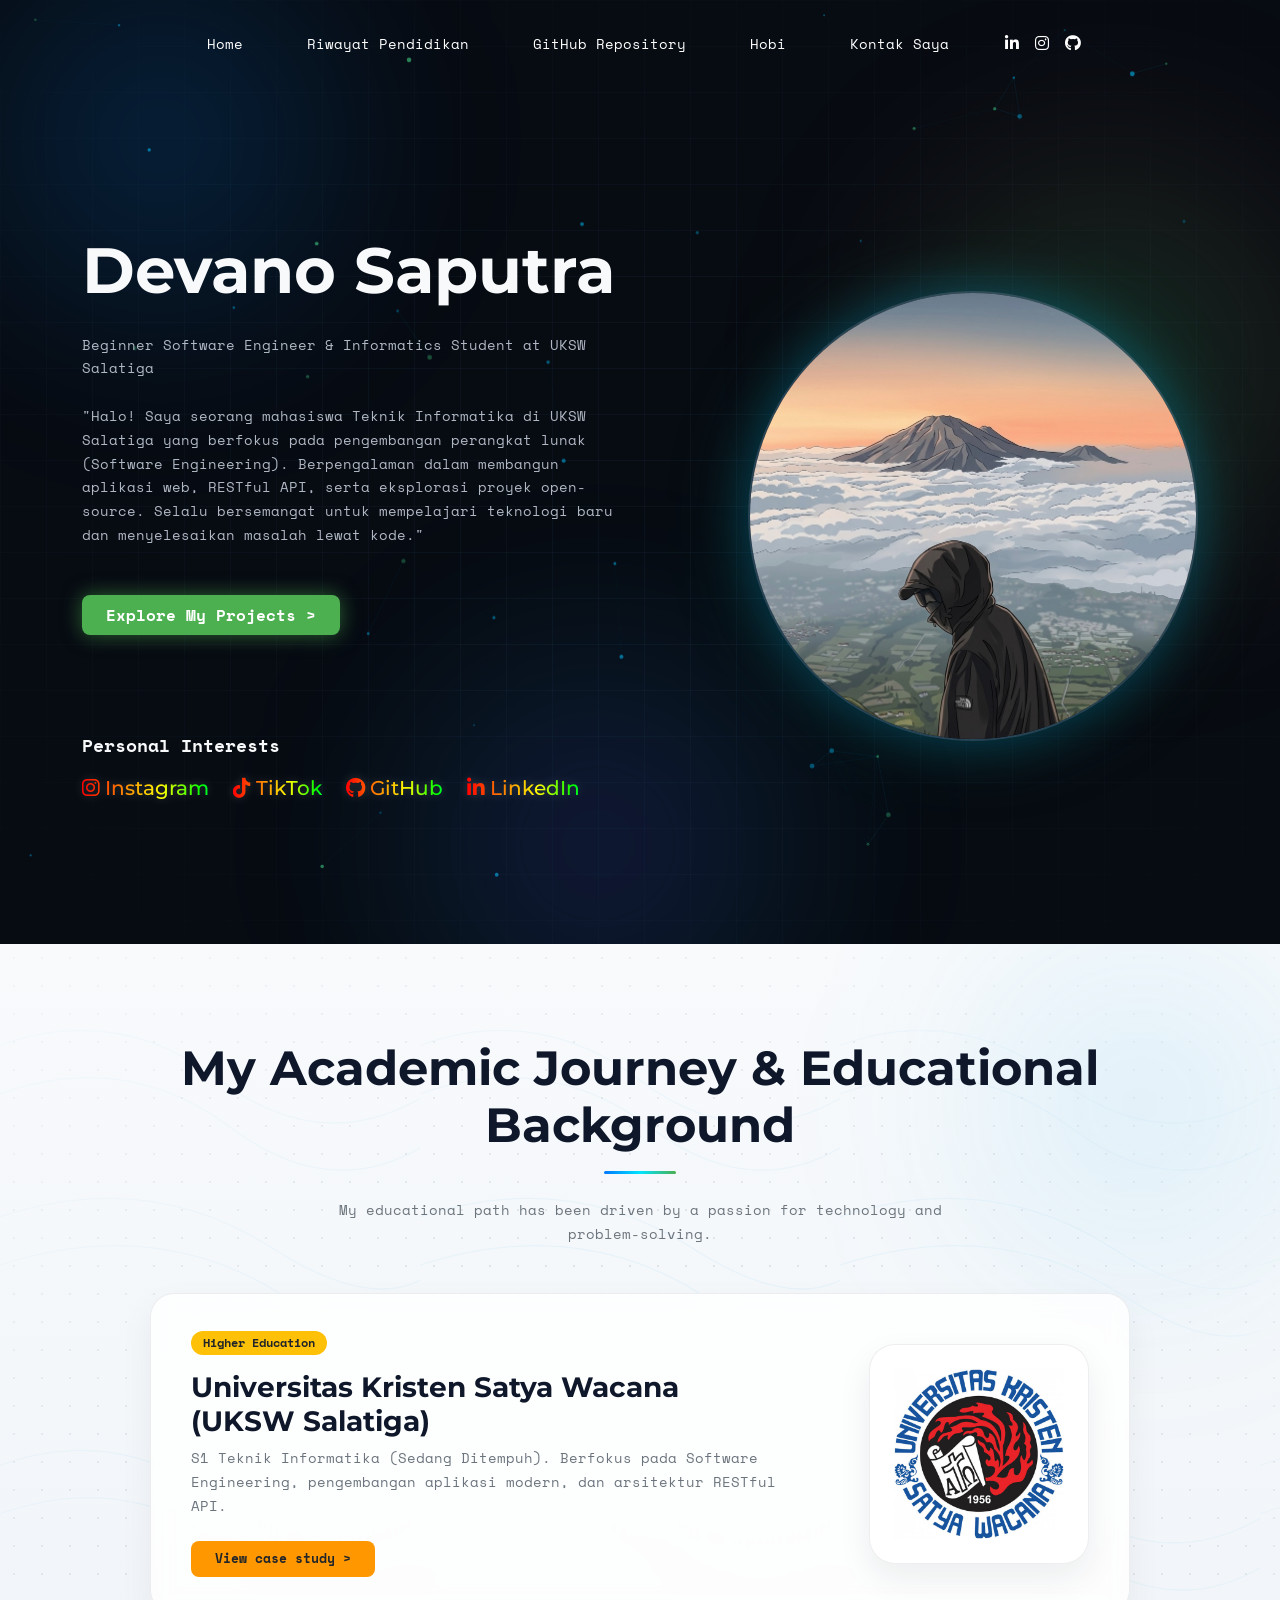
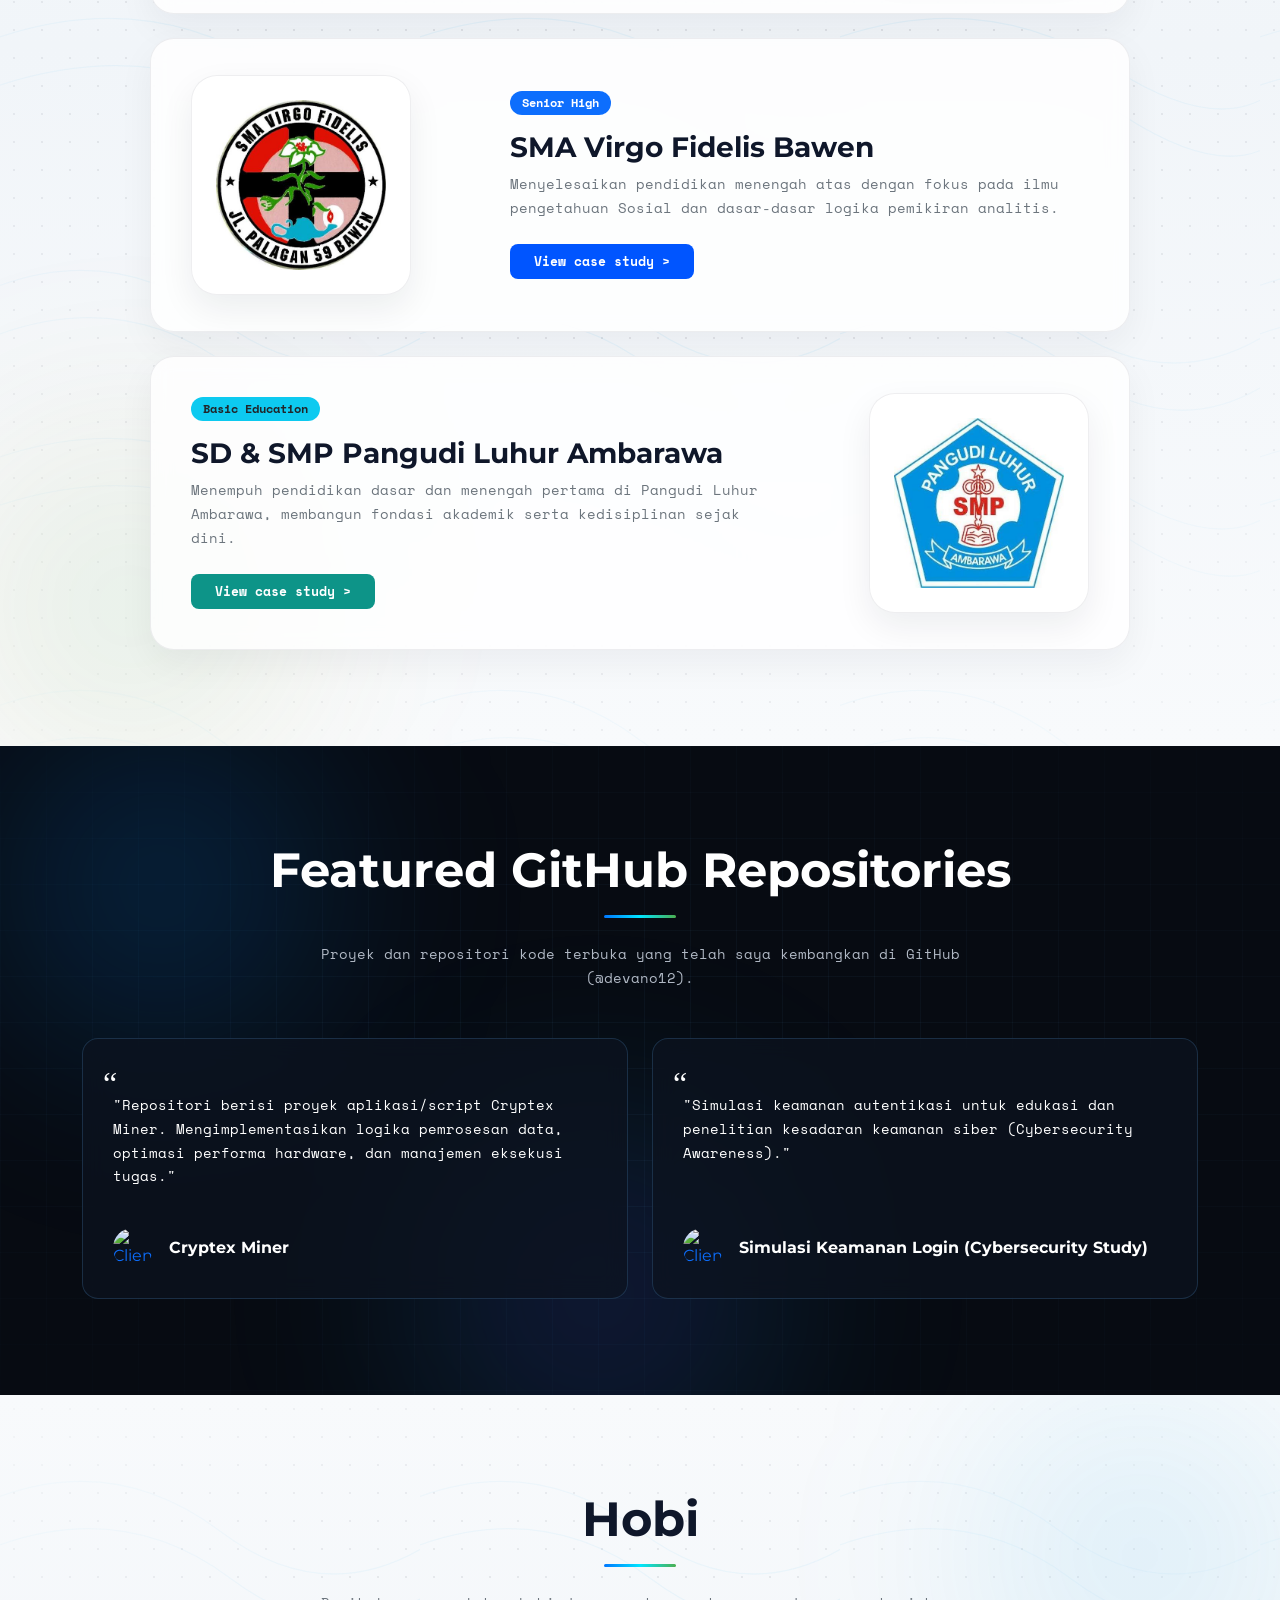
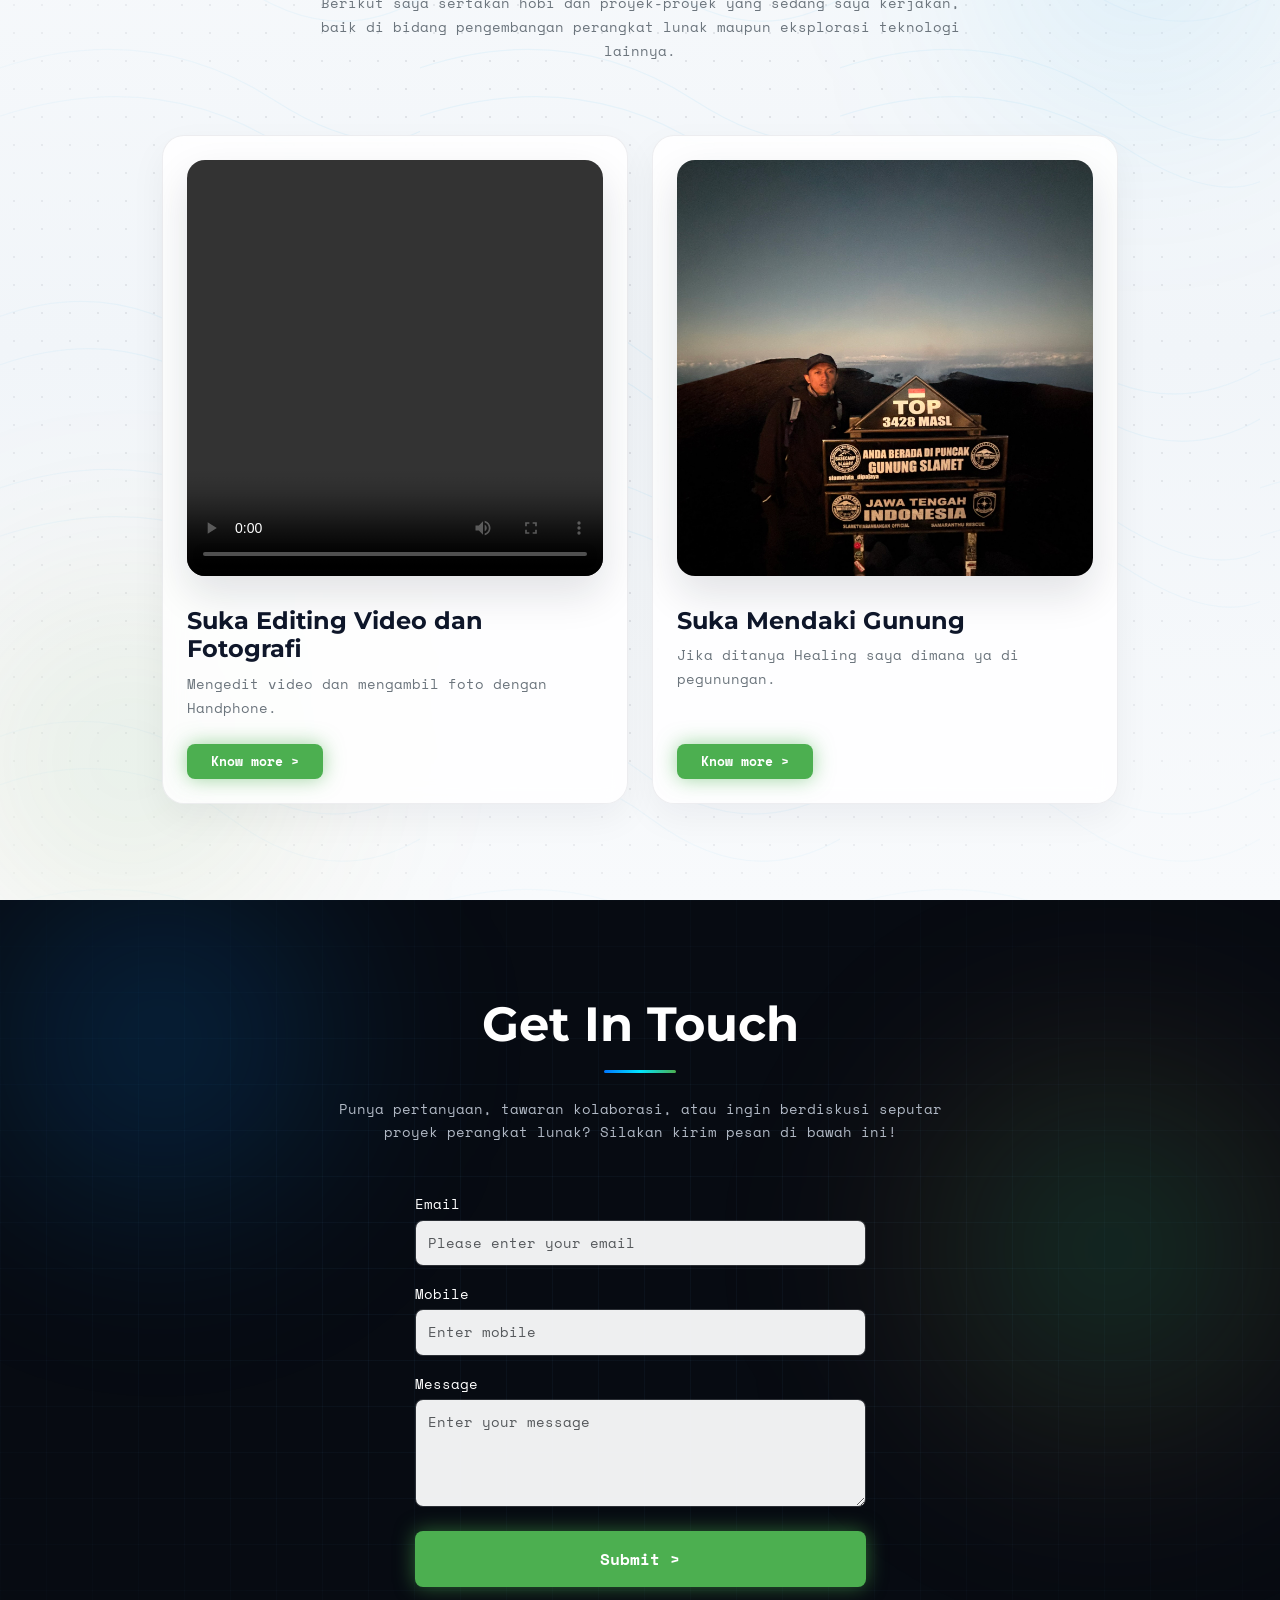
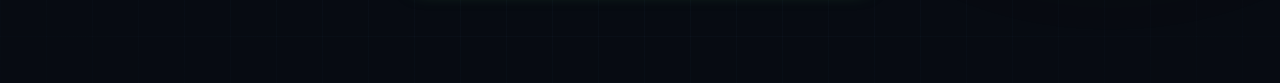
==== commit b228a570: "Fix cropped school logos, polish case study cards, and upgrade light sections" ====
--- a/index.html
+++ b/index.html
@@ -50,7 +50,7 @@
     <link href="https://cdn.jsdelivr.net/npm/bootstrap@5.3.3/dist/css/bootstrap.min.css" rel="stylesheet">
     <!-- Ikon -->
     <link rel="stylesheet" href="https://cdnjs.cloudflare.com/ajax/libs/font-awesome/6.4.0/css/all.min.css">
-    <link rel="stylesheet" href="style.css?v=5">
+    <link rel="stylesheet" href="style.css?v=6">
 </head>
 <body>
 
@@ -136,8 +136,11 @@
         </section>
     </div>
 
-    <!-- CASE STUDIES SECTION (LIGHT) -->
-    <section id="cases" class="bg-light-custom text-dark-custom py-5">
+    <!-- CASE STUDIES SECTION (LIGHT STAGE: PEARL + TOPOGRAPHIC MIST + UNCROPPED EMBLEM CARDS) -->
+    <section id="cases" class="light-stage py-5">
+        <span class="light-orb orb-sky" aria-hidden="true"></span>
+        <span class="light-orb orb-mint" aria-hidden="true"></span>
+
         <div class="container py-5 text-center">
             <h2 class="display-5 fw-bold mb-3 cinematic-heading">My Academic Journey & Educational Background</h2>
             <div class="section-accent-line"></div>
@@ -145,48 +148,55 @@
                 My educational path has been driven by a passion for technology and problem-solving.
             </p>
 
-            <!-- Case 1 -->
-            <div class="row align-items-center text-start mb-5 pb-5 story-row">
-                <div class="col-lg-5 mb-4 story-text">
-                    <span class="badge badge-custom bg-warning text-dark mb-3 opacity-75">Higher Education</span>
-                    <h3 class="fw-bold mb-3">Universitas Kristen Satya Wacana (UKSW Salatiga)</h3>
-                    <p class="mono-text text-secondary mb-4">S1 Teknik Informatika (Sedang Ditempuh). Berfokus pada Software Engineering.</p>
-                    <a href="case-study-uksw.html" class="btn btn-orange px-4 py-2 text-decoration-none text-dark d-inline-block">View case study &gt;</a>
-                </div>
-                <div class="col-lg-7 text-center text-lg-end">
-                    <div class="parallax-frame">
-                        <img src="foto/uksw.jpg" alt="UKSW Salatiga">
-                    </div>
-                </div>
-            </div>
-
-            <!-- Case 2 -->
-            <div class="row align-items-center text-start mb-5 pb-5 flex-lg-row-reverse story-row">
-                <div class="col-lg-5 mb-4 ps-lg-5 story-text">
-                    <span class="badge badge-custom bg-primary text-white mb-3 opacity-75">Senior High</span>
-                    <h3 class="fw-bold mb-3">SMA Virgo Fidelis Bawen</h3>
-                    <p class="mono-text text-secondary mb-4">Menyelesaikan pendidikan menengah atas dengan fokus pada ilmu pengetahuan Sosial dan dasar-dasar logika pemikiran analitis.</p>
-                    
-                    <a href="case-study-sma.html" class="btn btn-blue px-4 py-2 text-decoration-none text-white d-inline-block">View case study &gt;</a>
-                </div>
-                <div class="col-lg-7 text-center text-lg-start">
-                    <div class="parallax-frame">
-                        <img src="foto/sma.jpg" alt="SMA Virgo Fidelis Bawen">
-                    </div>
-                </div>
-            </div>
-
-            <!-- Case 3 -->
-            <div class="row align-items-center text-start mb-5 story-row">
-                <div class="col-lg-5 mb-4 story-text">
-                    <span class="badge badge-custom bg-info text-white mb-3 opacity-75">Basic Education</span>
-                    <h3 class="fw-bold mb-3">SD & SMP Pangudi Luhur Ambarawa</h3>
-                    <p class="mono-text text-secondary mb-4">Menempuh pendidikan dasar dan menengah pertama di Pangudi Luhur Ambarawa, membangun fondasi akademik serta kedisiplinan sejak dini.</p>
-                    <a href="case-study-smp.html" class="btn btn-teal px-4 py-2 text-decoration-none text-white d-inline-block">View case study &gt;</a>
-                </div>
-                <div class="col-lg-7 text-center text-lg-end">
-                    <div class="parallax-frame">
-                        <img src="foto/smp.jpg" alt="SD & SMP Pangudi Luhur Ambarawa">
+            <div class="mx-auto d-flex flex-column gap-4" style="max-width: 980px;">
+                <!-- Case 1 -->
+                <div class="education-card story-row">
+                    <div class="row align-items-center text-center text-lg-start g-4">
+                        <div class="col-lg-8 story-text">
+                            <span class="badge badge-custom bg-warning text-dark mb-3">Higher Education</span>
+                            <h3 class="fw-bold mb-2">Universitas Kristen Satya Wacana (UKSW Salatiga)</h3>
+                            <p class="mono-text text-secondary mb-4">S1 Teknik Informatika (Sedang Ditempuh). Berfokus pada Software Engineering, pengembangan aplikasi modern, dan arsitektur RESTful API.</p>
+                            <a href="case-study-uksw.html" class="btn btn-orange px-4 py-2 text-decoration-none text-dark d-inline-block">View case study &gt;</a>
+                        </div>
+                        <div class="col-lg-4 text-center text-lg-end">
+                            <div class="logo-pedestal">
+                                <img src="foto/uksw.jpg" alt="Logo UKSW Salatiga">
+                            </div>
+                        </div>
+                    </div>
+                </div>
+
+                <!-- Case 2 -->
+                <div class="education-card story-row">
+                    <div class="row align-items-center text-center text-lg-start flex-lg-row-reverse g-4">
+                        <div class="col-lg-8 ps-lg-4 story-text">
+                            <span class="badge badge-custom bg-primary text-white mb-3">Senior High</span>
+                            <h3 class="fw-bold mb-2">SMA Virgo Fidelis Bawen</h3>
+                            <p class="mono-text text-secondary mb-4">Menyelesaikan pendidikan menengah atas dengan fokus pada ilmu pengetahuan Sosial dan dasar-dasar logika pemikiran analitis.</p>
+                            <a href="case-study-sma.html" class="btn btn-blue px-4 py-2 text-decoration-none text-white d-inline-block">View case study &gt;</a>
+                        </div>
+                        <div class="col-lg-4 text-center text-lg-start">
+                            <div class="logo-pedestal">
+                                <img src="foto/sma.jpg" alt="Logo SMA Virgo Fidelis Bawen">
+                            </div>
+                        </div>
+                    </div>
+                </div>
+
+                <!-- Case 3 -->
+                <div class="education-card story-row">
+                    <div class="row align-items-center text-center text-lg-start g-4">
+                        <div class="col-lg-8 story-text">
+                            <span class="badge badge-custom bg-info text-dark fw-bold mb-3">Basic Education</span>
+                            <h3 class="fw-bold mb-2">SD & SMP Pangudi Luhur Ambarawa</h3>
+                            <p class="mono-text text-secondary mb-4">Menempuh pendidikan dasar dan menengah pertama di Pangudi Luhur Ambarawa, membangun fondasi akademik serta kedisiplinan sejak dini.</p>
+                            <a href="case-study-smp.html" class="btn btn-teal px-4 py-2 text-decoration-none text-white d-inline-block">View case study &gt;</a>
+                        </div>
+                        <div class="col-lg-4 text-center text-lg-end">
+                            <div class="logo-pedestal">
+                                <img src="foto/smp.jpg" alt="Logo Pangudi Luhur Ambarawa">
+                            </div>
+                        </div>
                     </div>
                 </div>
             </div>
@@ -241,8 +251,11 @@
         </div>
     </section>
 
-    <!-- Hobi -->
-    <section id="hobi" class="bg-light-custom text-dark-custom py-5">
+    <!-- Hobi (LIGHT STAGE) -->
+    <section id="hobi" class="light-stage py-5">
+        <span class="light-orb orb-mint" aria-hidden="true"></span>
+        <span class="light-orb orb-sky" aria-hidden="true"></span>
+
         <div class="container py-4 py-lg-5 text-center">
             <h2 class="display-5 fw-bold mb-3 cinematic-heading">Hobi</h2>
             <div class="section-accent-line"></div>
@@ -250,29 +263,37 @@
                 Berikut saya sertakan hobi dan proyek-proyek yang sedang saya kerjakan, baik di bidang pengembangan perangkat lunak maupun eksplorasi teknologi lainnya.
             </p>
 
-            <div class="row text-start g-4">
+            <div class="row text-start g-4 justify-content-center" style="max-width: 980px; margin: 0 auto;">
                 <!-- Recent 1 -->
                 <div class="col-md-6 story-row">
-                    <div class="parallax-frame mb-3">
-                        <video controls playsinline preload="metadata">
-                            <source src="foto/1.mp4" type="video/mp4">
-                        </video>
-                    </div>
-                    <div class="story-text">
-                        <h3 class="fw-bold mb-3 mt-1">Suka Editing Video dan Fotografi</h3>
-                        <p class="mono-text text-secondary mb-4">Mengedit video dan mengambil foto dengan Handphone.</p>
-                        <button class="btn-neon py-2 px-4" style="font-size: 0.8rem;">Know more &gt;</button>
+                    <div class="hobi-card d-flex flex-column justify-content-between">
+                        <div>
+                            <div class="parallax-frame mb-3">
+                                <video controls playsinline preload="metadata">
+                                    <source src="foto/1.mp4" type="video/mp4">
+                                </video>
+                            </div>
+                            <h4 class="fw-bold mb-2 mt-2">Suka Editing Video dan Fotografi</h4>
+                            <p class="mono-text text-secondary mb-4">Mengedit video dan mengambil foto dengan Handphone.</p>
+                        </div>
+                        <div>
+                            <button class="btn-neon py-2 px-4" style="font-size: 0.8rem;">Know more &gt;</button>
+                        </div>
                     </div>
                 </div>
                 <!-- Recent 2 -->
                 <div class="col-md-6 story-row">
-                    <div class="parallax-frame mb-3">
-                        <img src="foto/gunung.jpg" alt="Hobi Mendaki Gunung Devano Saputra">
-                    </div>
-                    <div class="story-text">
-                        <h3 class="fw-bold mb-3 mt-1">Suka Mendaki Gunung</h3>
-                        <p class="mono-text text-secondary mb-4">Jika ditanya Healing saya dimana ya di pegunungan.</p>
-                        <button class="btn-neon py-2 px-4" style="font-size: 0.8rem;">Know more &gt;</button>
+                    <div class="hobi-card d-flex flex-column justify-content-between">
+                        <div>
+                            <div class="parallax-frame mb-3">
+                                <img src="foto/gunung.jpg" alt="Hobi Mendaki Gunung Devano Saputra">
+                            </div>
+                            <h4 class="fw-bold mb-2 mt-2">Suka Mendaki Gunung</h4>
+                            <p class="mono-text text-secondary mb-4">Jika ditanya Healing saya dimana ya di pegunungan.</p>
+                        </div>
+                        <div>
+                            <button class="btn-neon py-2 px-4" style="font-size: 0.8rem;">Know more &gt;</button>
+                        </div>
                     </div>
                 </div>
             </div>
@@ -321,7 +342,7 @@
     <script src="https://cdn.jsdelivr.net/npm/lenis@1.1.20/dist/lenis.min.js" defer></script>
     <script src="https://cdn.jsdelivr.net/npm/gsap@3.12.5/dist/gsap.min.js" defer></script>
     <script src="https://cdn.jsdelivr.net/npm/gsap@3.12.5/dist/ScrollTrigger.min.js" defer></script>
-    <script src="effects.js?v=2" defer></script>
+    <script src="effects.js?v=3" defer></script>
     <script>
         document.getElementById('waSubmit').addEventListener('click', function () {
             const email = document.getElementById('contactEmail').value.trim();
--- a/style.css
+++ b/style.css
@@ -4,7 +4,7 @@
     overflow-x: hidden;
 }
 
-/* Lenis Inertia Smooth Scroll compatibility (prevents native CSS smooth-scroll conflict) */
+/* Lenis Inertia Smooth Scroll compatibility */
 html.lenis,
 html.lenis body {
     height: auto;
@@ -25,14 +25,14 @@
     font-family: 'Space Mono', monospace, 'Courier New';
     font-size: 0.9rem;
     color: #b0b8c4;
-    line-height: 1.6;
+    line-height: 1.65;
 }
 
 .bg-dark-custom { background-color: #070b12; }
-.bg-light-custom { background-color: #ffffff; }
+.bg-light-custom { background-color: #f7f9fc; }
 
 .text-light-custom { color: #f8f9fa; }
-.text-dark-custom { color: #111111; }
+.text-dark-custom { color: #0f172a; }
 .border-dark-custom { border-color: #222222 !important; }
 
 /* =========================================================
@@ -54,7 +54,7 @@
 }
 
 /* =========================================================
-   AURORA MESH + CYBER GRID + CONSTELLATION STAGE (DARK)
+   DARK STAGE: AURORA MESH + CYBER GRID + CONSTELLATION
    ========================================================= */
 .dark-stage {
     position: relative;
@@ -119,6 +119,66 @@
     animation: auroraFloat3 20s ease-in-out infinite alternate;
 }
 
+/* =========================================================
+   LIGHT STAGE: PEARL MIST + TOPOGRAPHIC / DOT TEXTURE
+   ========================================================= */
+.light-stage {
+    position: relative;
+    overflow: hidden;
+    background: linear-gradient(180deg, #f8fafc 0%, #f1f5f9 50%, #f8fafc 100%);
+    color: #0f172a;
+    isolation: isolate;
+}
+
+/* Subtle architectural dot-grid + topographic contour feel */
+.light-stage::before {
+    content: "";
+    position: absolute;
+    inset: 0;
+    z-index: 0;
+    pointer-events: none;
+    background-image:
+        radial-gradient(rgba(15, 23, 42, 0.085) 1px, transparent 1px),
+        url("data:image/svg+xml,%3Csvg xmlns='http://www.w3.org/2000/svg' width='400' height='400' viewBox='0 0 400 400'%3E%3Cg fill='none' stroke='%230ea5e9' stroke-opacity='0.06' stroke-width='1.2'%3E%3Cpath d='M-50 120 Q 90 40 210 130 T 450 110'/%3E%3Cpath d='M-50 165 Q 100 85 220 175 T 450 155'/%3E%3Cpath d='M-50 280 Q 120 200 260 290 T 450 260'/%3E%3Cpath d='M-50 325 Q 130 245 270 335 T 450 305'/%3E%3C/g%3E%3C/svg%3E");
+    background-size: 28px 28px, 420px 420px;
+    -webkit-mask-image: radial-gradient(ellipse 90% 80% at 50% 50%, #000 35%, transparent 100%);
+    mask-image: radial-gradient(ellipse 90% 80% at 50% 50%, #000 35%, transparent 100%);
+}
+
+.light-orb {
+    position: absolute;
+    border-radius: 50%;
+    filter: blur(90px);
+    pointer-events: none;
+    z-index: 0;
+    will-change: transform;
+}
+
+.light-orb.orb-sky {
+    width: 480px;
+    height: 480px;
+    top: -80px;
+    right: -100px;
+    background: radial-gradient(circle, rgba(14, 165, 233, 0.14) 0%, rgba(14, 165, 233, 0) 70%);
+    animation: auroraFloat2 20s ease-in-out infinite alternate;
+}
+
+.light-orb.orb-mint {
+    width: 460px;
+    height: 460px;
+    bottom: -90px;
+    left: -100px;
+    background: radial-gradient(circle, rgba(16, 185, 129, 0.13) 0%, rgba(245, 158, 11, 0.07) 50%, rgba(0, 0, 0, 0) 72%);
+    animation: auroraFloat1 22s ease-in-out infinite alternate;
+}
+
+.light-stage > nav,
+.light-stage > section,
+.light-stage > .container {
+    position: relative;
+    z-index: 2;
+}
+
 @keyframes auroraFloat1 {
     0% { transform: translate3d(0, 0, 0) scale(1); }
     100% { transform: translate3d(70px, 45px, 0) scale(1.14); }
@@ -151,7 +211,7 @@
 }
 
 /* =========================================================
-   CINEMATIC WORD MASK & PARALLAX SHOWCASE FRAMES
+   CINEMATIC WORD MASK, ACADEMIC CARDS & EMBLEM PEDESTALS
    ========================================================= */
 .word-mask {
     display: inline-block;
@@ -176,6 +236,94 @@
     will-change: transform, opacity;
 }
 
+/* Clean card row for each school so layout looks structured & balanced */
+.education-card {
+    background: rgba(255, 255, 255, 0.82);
+    backdrop-filter: blur(10px);
+    -webkit-backdrop-filter: blur(10px);
+    border: 1px solid rgba(15, 23, 42, 0.07);
+    border-radius: 24px;
+    padding: 2.25rem 2.5rem;
+    box-shadow: 0 14px 36px rgba(15, 23, 42, 0.05);
+    transition: transform 0.35s cubic-bezier(0.16, 1, 0.3, 1), box-shadow 0.35s ease, border-color 0.35s ease;
+}
+
+.education-card:hover {
+    transform: translateY(-4px);
+    box-shadow: 0 22px 48px rgba(15, 23, 42, 0.09);
+    border-color: rgba(14, 165, 233, 0.25);
+}
+
+/*Uncropped pure-white Emblem Pedestal for school/university logos */
+.logo-pedestal {
+    display: inline-flex;
+    align-items: center;
+    justify-content: center;
+    width: 220px;
+    height: 220px;
+    padding: 24px;
+    background: #ffffff;
+    border-radius: 26px;
+    border: 1px solid rgba(15, 23, 42, 0.07);
+    box-shadow: 0 14px 34px rgba(15, 23, 42, 0.07);
+    transition: transform 0.4s cubic-bezier(0.16, 1, 0.3, 1), box-shadow 0.4s ease;
+    will-change: transform;
+}
+
+.education-card:hover .logo-pedestal {
+    transform: scale(1.04) rotate(-1deg);
+    box-shadow: 0 18px 40px rgba(0, 130, 255, 0.13);
+}
+
+.logo-pedestal img {
+    width: 100%;
+    height: 100%;
+    object-fit: contain !important;
+    mix-blend-mode: multiply;
+    display: block;
+}
+
+/* Case Study Detail Page Header & Emblem */
+.case-detail-card {
+    background: rgba(255, 255, 255, 0.04);
+    backdrop-filter: blur(14px);
+    -webkit-backdrop-filter: blur(14px);
+    border: 1px solid rgba(148, 163, 184, 0.16);
+    border-radius: 24px;
+    padding: 2.5rem;
+}
+
+.case-detail-card-light {
+    background: rgba(255, 255, 255, 0.9);
+    backdrop-filter: blur(14px);
+    -webkit-backdrop-filter: blur(14px);
+    border: 1px solid rgba(15, 23, 42, 0.08);
+    border-radius: 24px;
+    padding: 2.5rem;
+    box-shadow: 0 18px 45px rgba(15, 23, 42, 0.06);
+}
+
+.case-logo-badge {
+    flex-shrink: 0;
+    width: 112px;
+    height: 112px;
+    padding: 14px;
+    background: #ffffff;
+    border-radius: 22px;
+    box-shadow: 0 12px 30px rgba(0, 0, 0, 0.18);
+    display: flex;
+    align-items: center;
+    justify-content: center;
+}
+
+.case-logo-badge img {
+    width: 100%;
+    height: 100%;
+    object-fit: contain !important;
+    mix-blend-mode: multiply;
+}
+
+/* Parallax Frame for real photos & videos (#hobi) */
 .parallax-frame {
     position: relative;
     display: inline-block;
@@ -183,14 +331,13 @@
     max-width: 450px;
     aspect-ratio: 1 / 1;
     overflow: hidden;
-    border-radius: 14px;
-    box-shadow: 0 18px 40px rgba(0, 0, 0, 0.14);
+    border-radius: 18px;
+    box-shadow: 0 18px 40px rgba(15, 23, 42, 0.12);
     transform: translateZ(0);
     will-change: transform, clip-path;
 }
 
-.parallax-frame > img,
-.parallax-frame > video {
+.parallax-frame > img {
     width: 100%;
     height: 116%;
     margin-top: -8%;
@@ -200,8 +347,27 @@
 }
 
 .parallax-frame > video {
+    width: 100%;
     height: 100%;
-    margin-top: 0;
+    object-fit: cover;
+    display: block;
+}
+
+.hobi-card {
+    background: rgba(255, 255, 255, 0.85);
+    backdrop-filter: blur(10px);
+    -webkit-backdrop-filter: blur(10px);
+    border: 1px solid rgba(15, 23, 42, 0.07);
+    border-radius: 22px;
+    padding: 1.5rem;
+    height: 100%;
+    box-shadow: 0 14px 36px rgba(15, 23, 42, 0.05);
+    transition: transform 0.35s cubic-bezier(0.16, 1, 0.3, 1), box-shadow 0.35s ease;
+}
+
+.hobi-card:hover {
+    transform: translateY(-5px);
+    box-shadow: 0 22px 46px rgba(15, 23, 42, 0.1);
 }
 
 /* =========================================================
@@ -214,7 +380,7 @@
     font-weight: bold;
     border: none;
     padding: 12px 30px;
-    border-radius: 6px;
+    border-radius: 8px;
     transition: transform 0.3s cubic-bezier(0.16, 1, 0.3, 1), box-shadow 0.3s ease, background-color 0.3s ease;
     box-shadow: 0 0 20px rgba(76, 175, 80, 0.55);
 }
@@ -226,19 +392,19 @@
     color: white;
 }
 
-.btn-orange { background-color: #ff9800; color: white; font-family: 'Space Mono'; font-size: 0.8rem; font-weight: bold; border:none; transition: transform 0.25s ease, box-shadow 0.25s ease; }
-.btn-blue { background-color: #0055ff; color: white; font-family: 'Space Mono'; font-size: 0.8rem; font-weight: bold; border:none; transition: transform 0.25s ease, box-shadow 0.25s ease; }
-.btn-teal { background-color: #20b2aa; color: white; font-family: 'Space Mono'; font-size: 0.8rem; font-weight: bold; border:none; transition: transform 0.25s ease, box-shadow 0.25s ease; }
+.btn-orange { background-color: #ff9800; color: white; font-family: 'Space Mono'; font-size: 0.8rem; font-weight: bold; border:none; border-radius: 8px; transition: transform 0.25s ease, box-shadow 0.25s ease; }
+.btn-blue { background-color: #0055ff; color: white; font-family: 'Space Mono'; font-size: 0.8rem; font-weight: bold; border:none; border-radius: 8px; transition: transform 0.25s ease, box-shadow 0.25s ease; }
+.btn-teal { background-color: #0d9488; color: white; font-family: 'Space Mono'; font-size: 0.8rem; font-weight: bold; border:none; border-radius: 8px; transition: transform 0.25s ease, box-shadow 0.25s ease; }
 .btn-orange:hover, .btn-blue:hover, .btn-teal:hover {
-    transform: translateY(-3px);
-    box-shadow: 0 8px 20px rgba(0, 0, 0, 0.18);
+    transform: translateY(-2px);
+    box-shadow: 0 8px 20px rgba(15, 23, 42, 0.16);
 }
 
 .badge-custom {
     font-family: 'Space Mono';
-    font-size: 0.7rem;
-    padding: 5px 10px;
-    border-radius: 12px;
+    font-size: 0.72rem;
+    padding: 6px 12px;
+    border-radius: 999px;
 }
 
 .testimonial-card {
@@ -246,7 +412,7 @@
     backdrop-filter: blur(12px);
     -webkit-backdrop-filter: blur(12px);
     border: 1px solid rgba(100, 180, 255, 0.18);
-    border-radius: 14px;
+    border-radius: 16px;
     padding: 30px;
     position: relative;
     transform-style: preserve-3d;
@@ -271,7 +437,7 @@
 .form-control-custom {
     background-color: rgba(248, 249, 250, 0.96);
     border: 1px solid rgba(255, 255, 255, 0.15);
-    border-radius: 6px;
+    border-radius: 8px;
     padding: 12px;
     font-family: 'Space Mono', monospace;
     font-size: 0.85rem;
@@ -318,12 +484,6 @@
     will-change: transform;
 }
 
-.square-media {
-    max-width: 450px;
-    aspect-ratio: 1 / 1;
-    object-fit: cover;
-}
-
 @media (max-width: 991.98px) {
     .hero-avatar {
         width: 260px;
@@ -331,8 +491,13 @@
     .parallax-frame {
         max-width: 100%;
     }
-    .square-media {
-        max-width: 100%;
+    .education-card {
+        padding: 1.75rem 1.5rem;
+    }
+    .logo-pedestal {
+        width: 175px;
+        height: 175px;
+        padding: 18px;
     }
 }
 
@@ -343,6 +508,15 @@
     .testimonial-card {
         padding: 22px;
     }
+    .case-detail-card,
+    .case-detail-card-light {
+        padding: 1.5rem;
+    }
+    .case-logo-badge {
+        width: 88px;
+        height: 88px;
+        padding: 10px;
+    }
     p, .mono-text {
         font-size: 0.85rem;
     }
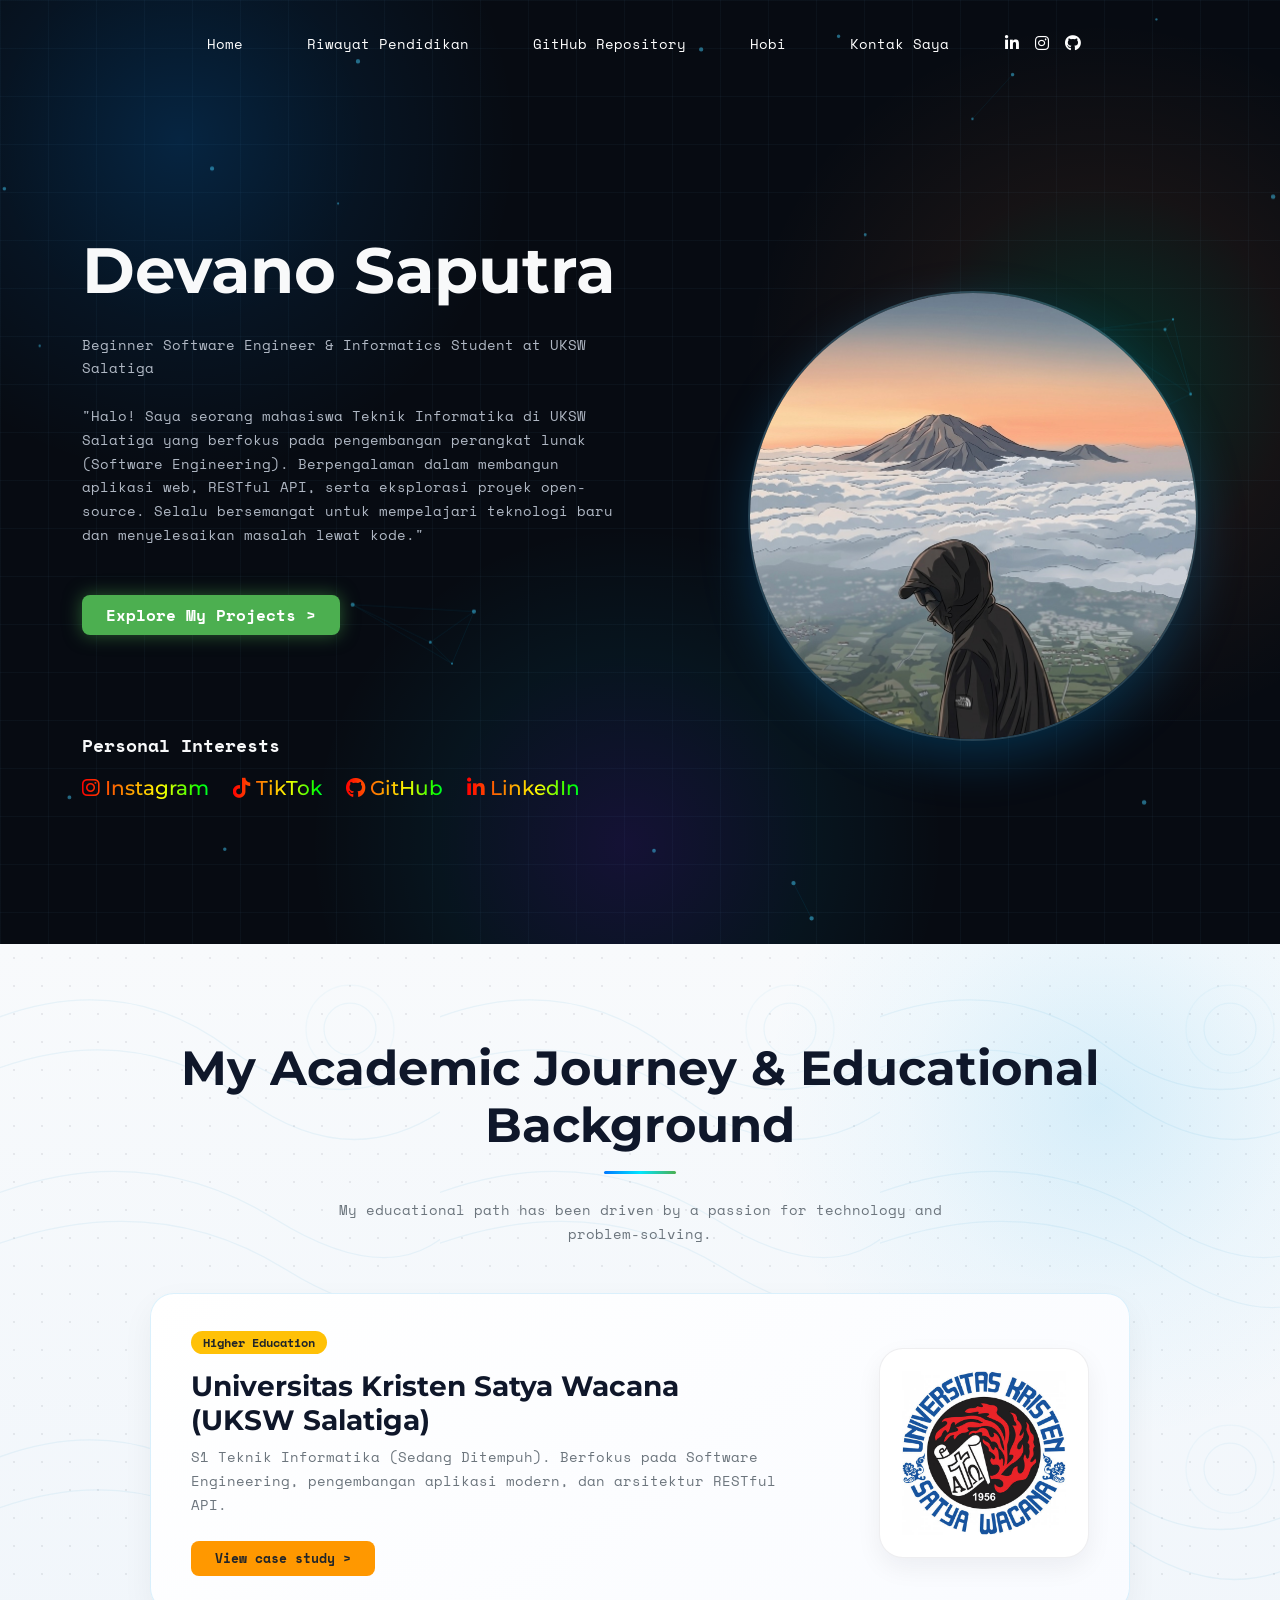
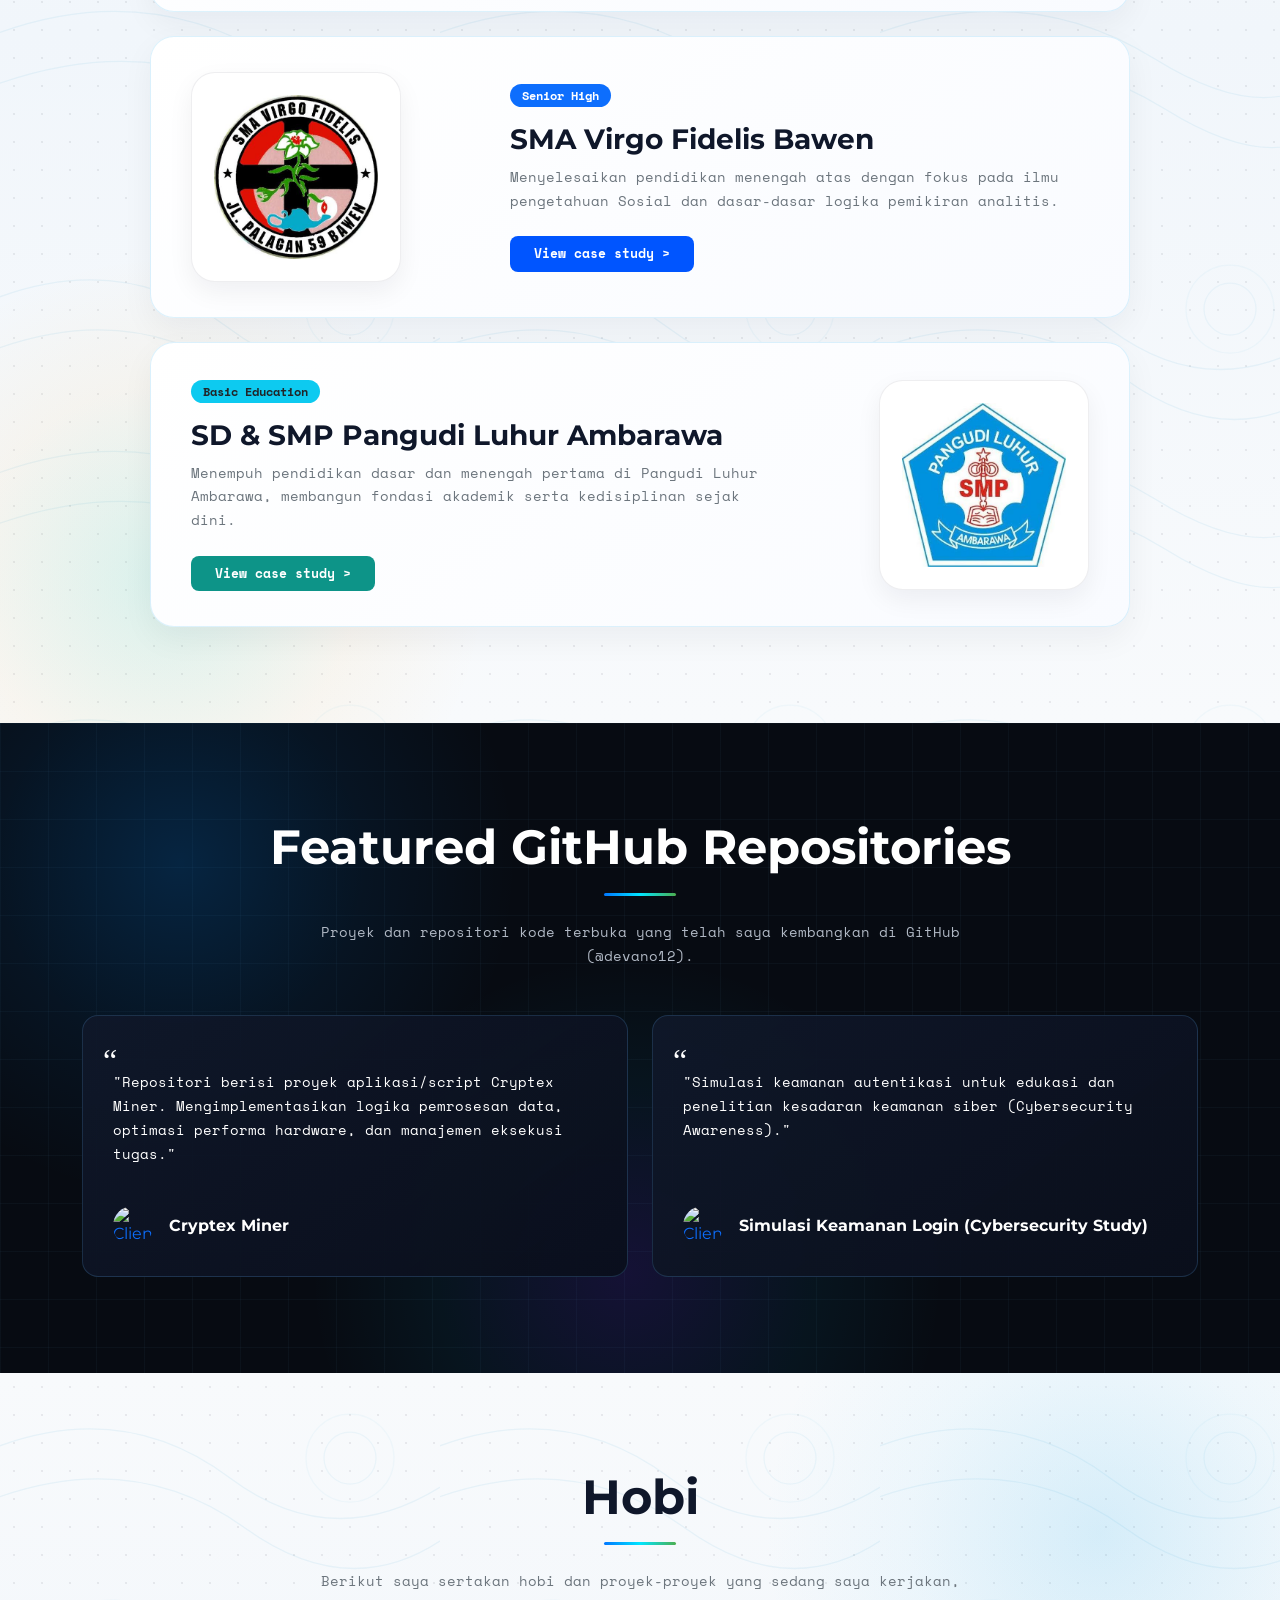
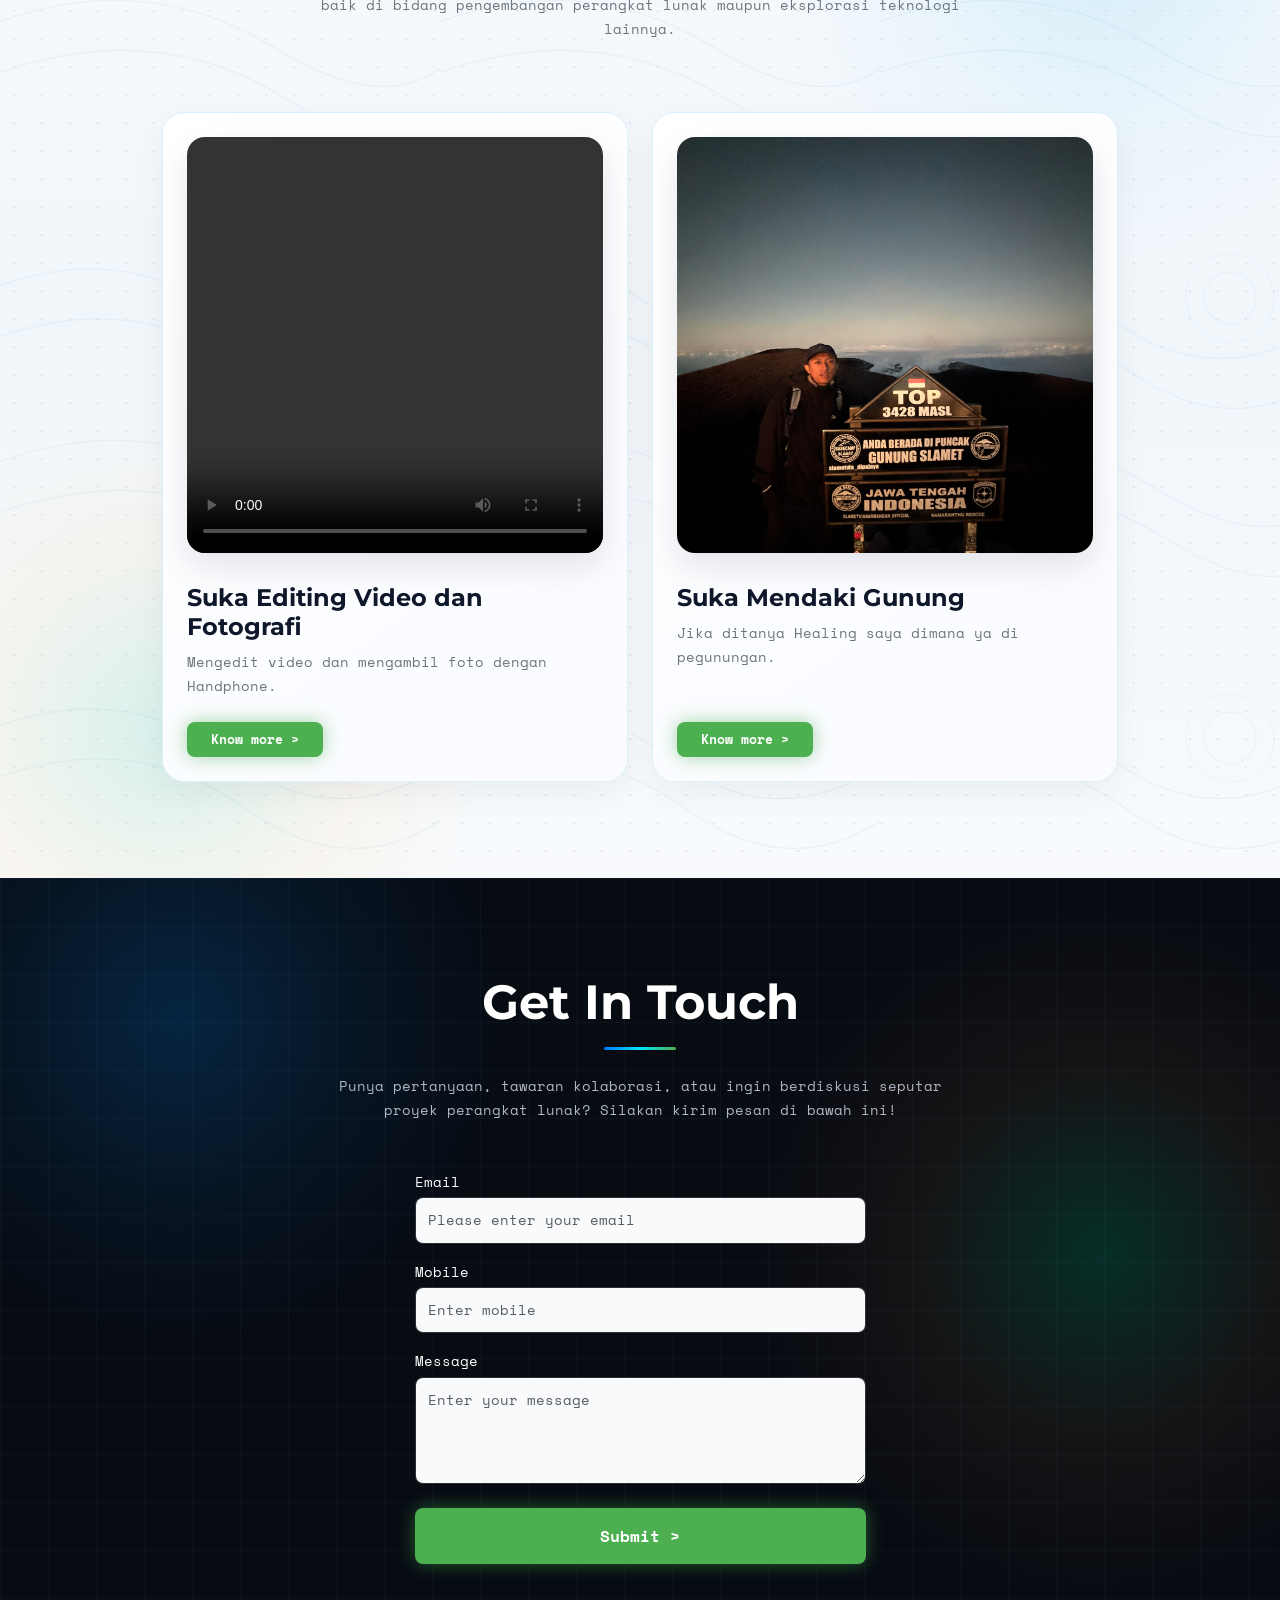
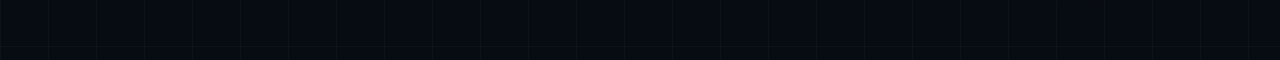
==== commit e315fa20: "Optimize animations to pure GPU compositor for feather-light 144fps scroll" ====
--- a/index.html
+++ b/index.html
@@ -50,7 +50,7 @@
     <link href="https://cdn.jsdelivr.net/npm/bootstrap@5.3.3/dist/css/bootstrap.min.css" rel="stylesheet">
     <!-- Ikon -->
     <link rel="stylesheet" href="https://cdnjs.cloudflare.com/ajax/libs/font-awesome/6.4.0/css/all.min.css">
-    <link rel="stylesheet" href="style.css?v=6">
+    <link rel="stylesheet" href="style.css?v=7">
 </head>
 <body>
 
@@ -338,11 +338,7 @@
 
     <!-- Bootstrap 5 JS -->
     <script src="https://cdn.jsdelivr.net/npm/bootstrap@5.3.3/dist/js/bootstrap.bundle.min.js"></script>
-    <!-- Lenis Inertia Smooth Scroll + GSAP ScrollTrigger (AAA Showcase Engine) -->
-    <script src="https://cdn.jsdelivr.net/npm/lenis@1.1.20/dist/lenis.min.js" defer></script>
-    <script src="https://cdn.jsdelivr.net/npm/gsap@3.12.5/dist/gsap.min.js" defer></script>
-    <script src="https://cdn.jsdelivr.net/npm/gsap@3.12.5/dist/ScrollTrigger.min.js" defer></script>
-    <script src="effects.js?v=3" defer></script>
+    <script src="effects.js?v=4" defer></script>
     <script>
         document.getElementById('waSubmit').addEventListener('click', function () {
             const email = document.getElementById('contactEmail').value.trim();
--- a/style.css
+++ b/style.css
@@ -1,19 +1,8 @@
 @import url('https://fonts.googleapis.com/css2?family=Montserrat:wght@600;700;800&family=Space+Mono&display=swap');
 
 html {
+    scroll-behavior: smooth;
     overflow-x: hidden;
-}
-
-/* Lenis Inertia Smooth Scroll compatibility */
-html.lenis,
-html.lenis body {
-    height: auto;
-}
-.lenis.lenis-smooth {
-    scroll-behavior: auto !important;
-}
-.lenis.lenis-stopped {
-    overflow: hidden;
 }
 
 body {
@@ -36,7 +25,7 @@
 .border-dark-custom { border-color: #222222 !important; }
 
 /* =========================================================
-   TOP CINEMATIC SCROLL PROGRESS BEAM
+   TOP CINEMATIC SCROLL PROGRESS BEAM (GPU scaleX only)
    ========================================================= */
 .scroll-progress-bar {
     position: fixed;
@@ -49,18 +38,16 @@
     transform-origin: 0% 50%;
     transform: scaleX(0);
     background: linear-gradient(90deg, #0077ff 0%, #00e5ff 50%, #00ff88 100%);
-    box-shadow: 0 0 12px rgba(0, 215, 255, 0.8);
-    will-change: transform;
 }
 
 /* =========================================================
-   DARK STAGE: AURORA MESH + CYBER GRID + CONSTELLATION
+   DARK STAGE: ZERO-BLUR SOFT RADIAL AURORA + CYBER GRID
+   (No CSS filter:blur or backdrop-filter -> 0 GPU lag!)
    ========================================================= */
 .dark-stage {
     position: relative;
     overflow: hidden;
     background-color: #070b12;
-    isolation: isolate;
 }
 
 .dark-stage::before {
@@ -70,11 +57,9 @@
     z-index: 0;
     pointer-events: none;
     background-image:
-        linear-gradient(rgba(120, 195, 255, 0.045) 1px, transparent 1px),
-        linear-gradient(90deg, rgba(120, 195, 255, 0.045) 1px, transparent 1px);
-    background-size: 46px 46px;
-    -webkit-mask-image: radial-gradient(ellipse 85% 75% at 50% 50%, #000 25%, transparent 100%);
-    mask-image: radial-gradient(ellipse 85% 75% at 50% 50%, #000 25%, transparent 100%);
+        linear-gradient(rgba(120, 195, 255, 0.04) 1px, transparent 1px),
+        linear-gradient(90deg, rgba(120, 195, 255, 0.04) 1px, transparent 1px);
+    background-size: 48px 48px;
 }
 
 .aurora-bg {
@@ -85,52 +70,51 @@
     overflow: hidden;
 }
 
+/* Pure mathematical radial-gradient falloff — looks identical to blur(90px) with ZERO GPU blur cost */
 .aurora-orb {
     position: absolute;
     border-radius: 50%;
-    filter: blur(85px);
-    will-change: transform;
+    pointer-events: none;
 }
 
 .aurora-orb.orb-blue {
-    width: 500px;
-    height: 500px;
-    top: -110px;
-    left: -90px;
-    background: radial-gradient(circle, rgba(0, 140, 255, 0.24) 0%, rgba(0, 140, 255, 0) 70%);
-    animation: auroraFloat1 18s ease-in-out infinite alternate;
+    width: 680px;
+    height: 680px;
+    top: -200px;
+    left: -160px;
+    background: radial-gradient(circle, rgba(0, 140, 255, 0.2) 0%, rgba(0, 140, 255, 0.07) 38%, rgba(0, 140, 255, 0) 70%);
+    animation: auroraFloat1 20s ease-in-out infinite alternate;
 }
 
 .aurora-orb.orb-emerald {
-    width: 540px;
-    height: 540px;
-    top: 10%;
-    right: -100px;
-    background: radial-gradient(circle, rgba(0, 225, 150, 0.22) 0%, rgba(255, 140, 66, 0.09) 45%, rgba(0, 0, 0, 0) 72%);
-    animation: auroraFloat2 22s ease-in-out infinite alternate;
+    width: 720px;
+    height: 720px;
+    top: 2%;
+    right: -180px;
+    background: radial-gradient(circle, rgba(0, 220, 145, 0.17) 0%, rgba(255, 140, 66, 0.06) 38%, rgba(0, 0, 0, 0) 70%);
+    animation: auroraFloat2 24s ease-in-out infinite alternate;
 }
 
 .aurora-orb.orb-violet {
-    width: 480px;
-    height: 480px;
-    bottom: -140px;
-    left: 28%;
-    background: radial-gradient(circle, rgba(98, 54, 255, 0.19) 0%, rgba(0, 195, 255, 0.09) 50%, rgba(0, 0, 0, 0) 72%);
-    animation: auroraFloat3 20s ease-in-out infinite alternate;
+    width: 640px;
+    height: 640px;
+    bottom: -220px;
+    left: 24%;
+    background: radial-gradient(circle, rgba(98, 54, 255, 0.15) 0%, rgba(0, 195, 255, 0.05) 42%, rgba(0, 0, 0, 0) 70%);
+    animation: auroraFloat3 22s ease-in-out infinite alternate;
 }
 
 /* =========================================================
-   LIGHT STAGE: PEARL MIST + TOPOGRAPHIC / DOT TEXTURE
+   LIGHT STAGE (OPTION 3 HYBRID): PEARL + TOPOGRAPHIC + DAYLIGHT AURORA
+   (Zero filter:blur -> featherlight 144fps scroll!)
    ========================================================= */
 .light-stage {
     position: relative;
     overflow: hidden;
-    background: linear-gradient(180deg, #f8fafc 0%, #f1f5f9 50%, #f8fafc 100%);
+    background: linear-gradient(180deg, #f8fafc 0%, #f1f6fb 50%, #f8fafc 100%);
     color: #0f172a;
-    isolation: isolate;
-}
-
-/* Subtle architectural dot-grid + topographic contour feel */
+}
+
 .light-stage::before {
     content: "";
     position: absolute;
@@ -138,40 +122,63 @@
     z-index: 0;
     pointer-events: none;
     background-image:
-        radial-gradient(rgba(15, 23, 42, 0.085) 1px, transparent 1px),
-        url("data:image/svg+xml,%3Csvg xmlns='http://www.w3.org/2000/svg' width='400' height='400' viewBox='0 0 400 400'%3E%3Cg fill='none' stroke='%230ea5e9' stroke-opacity='0.06' stroke-width='1.2'%3E%3Cpath d='M-50 120 Q 90 40 210 130 T 450 110'/%3E%3Cpath d='M-50 165 Q 100 85 220 175 T 450 155'/%3E%3Cpath d='M-50 280 Q 120 200 260 290 T 450 260'/%3E%3Cpath d='M-50 325 Q 130 245 270 335 T 450 305'/%3E%3C/g%3E%3C/svg%3E");
-    background-size: 28px 28px, 420px 420px;
-    -webkit-mask-image: radial-gradient(ellipse 90% 80% at 50% 50%, #000 35%, transparent 100%);
-    mask-image: radial-gradient(ellipse 90% 80% at 50% 50%, #000 35%, transparent 100%);
+        radial-gradient(rgba(15, 23, 42, 0.075) 1px, transparent 1px),
+        url("data:image/svg+xml,%3Csvg xmlns='http://www.w3.org/2000/svg' width='440' height='440' viewBox='0 0 440 440'%3E%3Cg fill='none' stroke='%230284c7' stroke-opacity='0.065' stroke-width='1.25'%3E%3Cpath d='M-40 90 Q 110 15 230 105 T 480 85'/%3E%3Cpath d='M-40 140 Q 120 65 245 155 T 480 135'/%3E%3Cpath d='M-40 265 Q 130 185 275 275 T 480 245'/%3E%3Cpath d='M-40 315 Q 140 235 285 325 T 480 295'/%3E%3Ccircle cx='350' cy='85' r='26' stroke-opacity='0.05'/%3E%3Ccircle cx='350' cy='85' r='44' stroke-opacity='0.035'/%3E%3C/g%3E%3C/svg%3E");
+    background-size: 28px 28px, 440px 440px;
 }
 
 .light-orb {
     position: absolute;
     border-radius: 50%;
-    filter: blur(90px);
     pointer-events: none;
     z-index: 0;
-    will-change: transform;
 }
 
 .light-orb.orb-sky {
-    width: 480px;
-    height: 480px;
-    top: -80px;
-    right: -100px;
-    background: radial-gradient(circle, rgba(14, 165, 233, 0.14) 0%, rgba(14, 165, 233, 0) 70%);
-    animation: auroraFloat2 20s ease-in-out infinite alternate;
+    width: 680px;
+    height: 680px;
+    top: -180px;
+    right: -160px;
+    background: radial-gradient(circle, rgba(14, 165, 233, 0.14) 0%, rgba(56, 189, 248, 0.05) 40%, rgba(14, 165, 233, 0) 70%);
+    animation: auroraFloat2 22s ease-in-out infinite alternate;
 }
 
 .light-orb.orb-mint {
-    width: 460px;
-    height: 460px;
-    bottom: -90px;
-    left: -100px;
-    background: radial-gradient(circle, rgba(16, 185, 129, 0.13) 0%, rgba(245, 158, 11, 0.07) 50%, rgba(0, 0, 0, 0) 72%);
-    animation: auroraFloat1 22s ease-in-out infinite alternate;
-}
-
+    width: 650px;
+    height: 650px;
+    bottom: -180px;
+    left: -160px;
+    background: radial-gradient(circle, rgba(16, 185, 129, 0.13) 0%, rgba(245, 158, 11, 0.05) 42%, rgba(0, 0, 0, 0) 70%);
+    animation: auroraFloat1 24s ease-in-out infinite alternate;
+}
+
+@keyframes auroraFloat1 {
+    0% { transform: translate3d(0, 0, 0); }
+    100% { transform: translate3d(55px, 35px, 0); }
+}
+
+@keyframes auroraFloat2 {
+    0% { transform: translate3d(0, 0, 0); }
+    100% { transform: translate3d(-50px, 40px, 0); }
+}
+
+@keyframes auroraFloat3 {
+    0% { transform: translate3d(0, 0, 0); }
+    100% { transform: translate3d(40px, -30px, 0); }
+}
+
+.constellation-canvas {
+    position: absolute;
+    inset: 0;
+    width: 100%;
+    height: 100%;
+    z-index: 1;
+    pointer-events: none;
+}
+
+.dark-stage > nav,
+.dark-stage > section,
+.dark-stage > .container,
 .light-stage > nav,
 .light-stage > section,
 .light-stage > .container {
@@ -179,39 +186,8 @@
     z-index: 2;
 }
 
-@keyframes auroraFloat1 {
-    0% { transform: translate3d(0, 0, 0) scale(1); }
-    100% { transform: translate3d(70px, 45px, 0) scale(1.14); }
-}
-
-@keyframes auroraFloat2 {
-    0% { transform: translate3d(0, 0, 0) scale(1); }
-    100% { transform: translate3d(-65px, 50px, 0) scale(1.12); }
-}
-
-@keyframes auroraFloat3 {
-    0% { transform: translate3d(0, 0, 0) scale(1); }
-    100% { transform: translate3d(50px, -40px, 0) scale(1.15); }
-}
-
-.constellation-canvas {
-    position: absolute;
-    inset: 0;
-    width: 100%;
-    height: 100%;
-    z-index: 1;
-    pointer-events: none;
-}
-
-.dark-stage > nav,
-.dark-stage > section,
-.dark-stage > .container {
-    position: relative;
-    z-index: 2;
-}
-
 /* =========================================================
-   CINEMATIC WORD MASK, ACADEMIC CARDS & EMBLEM PEDESTALS
+   ULTRA-LIGHTWEIGHT GPU SCROLL CHOREOGRAPHY (translate3d + opacity ONLY)
    ========================================================= */
 .word-mask {
     display: inline-block;
@@ -223,7 +199,17 @@
 
 .word-inner {
     display: inline-block;
-    will-change: transform, opacity;
+    transform: translate3d(0, 108%, 0);
+    opacity: 0;
+    transition:
+        transform 0.78s cubic-bezier(0.16, 1, 0.3, 1),
+        opacity 0.65s ease;
+    transition-delay: var(--w-delay, 0ms);
+}
+
+.is-inview .word-inner {
+    transform: translate3d(0, 0, 0);
+    opacity: 1;
 }
 
 .section-accent-line {
@@ -232,85 +218,122 @@
     margin: 0 auto 1.5rem auto;
     border-radius: 999px;
     background: linear-gradient(90deg, #0077ff, #00e5ff, #4CAF50);
-    transform-origin: center;
-    will-change: transform, opacity;
-}
-
-/* Clean card row for each school so layout looks structured & balanced */
+    transform: scaleX(0);
+    opacity: 0;
+    transition: transform 0.8s cubic-bezier(0.16, 1, 0.3, 1) 0.1s, opacity 0.6s ease 0.1s;
+}
+
+.section-accent-line.is-inview {
+    transform: scaleX(1);
+    opacity: 1;
+}
+
+.anim-rise {
+    opacity: 0;
+    transform: translate3d(0, 34px, 0);
+    transition:
+        transform 0.85s cubic-bezier(0.16, 1, 0.3, 1),
+        opacity 0.75s ease;
+    transition-delay: var(--delay, 0ms);
+}
+
+.anim-rise.is-inview {
+    opacity: 1;
+    transform: translate3d(0, 0, 0);
+}
+
+.anim-scale {
+    opacity: 0;
+    transform: translate3d(0, 28px, 0) scale(0.93);
+    transition:
+        transform 0.9s cubic-bezier(0.16, 1, 0.3, 1),
+        opacity 0.75s ease;
+    transition-delay: var(--delay, 0ms);
+}
+
+.anim-scale.is-inview {
+    opacity: 1;
+    transform: translate3d(0, 0, 0) scale(1);
+}
+
+@media (prefers-reduced-motion: reduce) {
+    .word-inner,
+    .section-accent-line,
+    .anim-rise,
+    .anim-scale {
+        opacity: 1 !important;
+        transform: none !important;
+        transition: none !important;
+    }
+}
+
+/* =========================================================
+   CLEAN CARDS & UNCROPPED SCHOOL EMBLEMS (No heavy backdrop-filter!)
+   ========================================================= */
 .education-card {
-    background: rgba(255, 255, 255, 0.82);
-    backdrop-filter: blur(10px);
-    -webkit-backdrop-filter: blur(10px);
-    border: 1px solid rgba(15, 23, 42, 0.07);
+    background: linear-gradient(145deg, #ffffff 0%, #f9fbff 100%);
+    border: 1px solid rgba(14, 165, 233, 0.14);
     border-radius: 24px;
-    padding: 2.25rem 2.5rem;
-    box-shadow: 0 14px 36px rgba(15, 23, 42, 0.05);
-    transition: transform 0.35s cubic-bezier(0.16, 1, 0.3, 1), box-shadow 0.35s ease, border-color 0.35s ease;
+    padding: 2.2rem 2.5rem;
+    box-shadow: 0 12px 32px rgba(15, 23, 42, 0.05);
+    transition: transform 0.3s cubic-bezier(0.16, 1, 0.3, 1), box-shadow 0.3s ease, border-color 0.3s ease;
 }
 
 .education-card:hover {
-    transform: translateY(-4px);
-    box-shadow: 0 22px 48px rgba(15, 23, 42, 0.09);
-    border-color: rgba(14, 165, 233, 0.25);
-}
-
-/*Uncropped pure-white Emblem Pedestal for school/university logos */
+    transform: translate3d(0, -4px, 0);
+    box-shadow: 0 18px 40px rgba(14, 165, 233, 0.1);
+    border-color: rgba(14, 165, 233, 0.32);
+}
+
 .logo-pedestal {
     display: inline-flex;
     align-items: center;
     justify-content: center;
-    width: 220px;
-    height: 220px;
-    padding: 24px;
+    width: 210px;
+    height: 210px;
+    padding: 22px;
     background: #ffffff;
-    border-radius: 26px;
+    border-radius: 24px;
     border: 1px solid rgba(15, 23, 42, 0.07);
-    box-shadow: 0 14px 34px rgba(15, 23, 42, 0.07);
-    transition: transform 0.4s cubic-bezier(0.16, 1, 0.3, 1), box-shadow 0.4s ease;
-    will-change: transform;
+    box-shadow: 0 10px 26px rgba(15, 23, 42, 0.06);
+    transition: transform 0.35s cubic-bezier(0.16, 1, 0.3, 1);
 }
 
 .education-card:hover .logo-pedestal {
-    transform: scale(1.04) rotate(-1deg);
-    box-shadow: 0 18px 40px rgba(0, 130, 255, 0.13);
+    transform: scale(1.04);
 }
 
 .logo-pedestal img {
     width: 100%;
     height: 100%;
     object-fit: contain !important;
-    mix-blend-mode: multiply;
     display: block;
 }
 
-/* Case Study Detail Page Header & Emblem */
 .case-detail-card {
-    background: rgba(255, 255, 255, 0.04);
-    backdrop-filter: blur(14px);
-    -webkit-backdrop-filter: blur(14px);
-    border: 1px solid rgba(148, 163, 184, 0.16);
+    background: linear-gradient(145deg, rgba(15, 23, 40, 0.94), rgba(10, 15, 28, 0.97));
+    border: 1px solid rgba(100, 180, 255, 0.18);
     border-radius: 24px;
     padding: 2.5rem;
+    box-shadow: 0 20px 45px rgba(0, 0, 0, 0.35);
 }
 
 .case-detail-card-light {
-    background: rgba(255, 255, 255, 0.9);
-    backdrop-filter: blur(14px);
-    -webkit-backdrop-filter: blur(14px);
-    border: 1px solid rgba(15, 23, 42, 0.08);
+    background: #ffffff;
+    border: 1px solid rgba(14, 165, 233, 0.15);
     border-radius: 24px;
     padding: 2.5rem;
-    box-shadow: 0 18px 45px rgba(15, 23, 42, 0.06);
+    box-shadow: 0 16px 40px rgba(15, 23, 42, 0.06);
 }
 
 .case-logo-badge {
     flex-shrink: 0;
-    width: 112px;
-    height: 112px;
-    padding: 14px;
+    width: 110px;
+    height: 110px;
+    padding: 13px;
     background: #ffffff;
     border-radius: 22px;
-    box-shadow: 0 12px 30px rgba(0, 0, 0, 0.18);
+    box-shadow: 0 10px 24px rgba(0, 0, 0, 0.16);
     display: flex;
     align-items: center;
     justify-content: center;
@@ -320,7 +343,6 @@
     width: 100%;
     height: 100%;
     object-fit: contain !important;
-    mix-blend-mode: multiply;
 }
 
 /* Parallax Frame for real photos & videos (#hobi) */
@@ -332,18 +354,15 @@
     aspect-ratio: 1 / 1;
     overflow: hidden;
     border-radius: 18px;
-    box-shadow: 0 18px 40px rgba(15, 23, 42, 0.12);
-    transform: translateZ(0);
-    will-change: transform, clip-path;
+    box-shadow: 0 14px 32px rgba(15, 23, 42, 0.1);
 }
 
 .parallax-frame > img {
     width: 100%;
-    height: 116%;
-    margin-top: -8%;
+    height: 114%;
+    margin-top: -7%;
     object-fit: cover;
     display: block;
-    will-change: transform;
 }
 
 .parallax-frame > video {
@@ -354,20 +373,18 @@
 }
 
 .hobi-card {
-    background: rgba(255, 255, 255, 0.85);
-    backdrop-filter: blur(10px);
-    -webkit-backdrop-filter: blur(10px);
-    border: 1px solid rgba(15, 23, 42, 0.07);
+    background: linear-gradient(145deg, #ffffff 0%, #f9fbff 100%);
+    border: 1px solid rgba(14, 165, 233, 0.14);
     border-radius: 22px;
     padding: 1.5rem;
     height: 100%;
-    box-shadow: 0 14px 36px rgba(15, 23, 42, 0.05);
-    transition: transform 0.35s cubic-bezier(0.16, 1, 0.3, 1), box-shadow 0.35s ease;
+    box-shadow: 0 12px 32px rgba(15, 23, 42, 0.05);
+    transition: transform 0.3s cubic-bezier(0.16, 1, 0.3, 1), box-shadow 0.3s ease;
 }
 
 .hobi-card:hover {
-    transform: translateY(-5px);
-    box-shadow: 0 22px 46px rgba(15, 23, 42, 0.1);
+    transform: translate3d(0, -4px, 0);
+    box-shadow: 0 18px 40px rgba(14, 165, 233, 0.1);
 }
 
 /* =========================================================
@@ -381,24 +398,21 @@
     border: none;
     padding: 12px 30px;
     border-radius: 8px;
-    transition: transform 0.3s cubic-bezier(0.16, 1, 0.3, 1), box-shadow 0.3s ease, background-color 0.3s ease;
-    box-shadow: 0 0 20px rgba(76, 175, 80, 0.55);
+    transition: transform 0.25s ease, box-shadow 0.25s ease, background-color 0.25s ease;
+    box-shadow: 0 0 18px rgba(76, 175, 80, 0.5);
 }
 
 .btn-neon:hover {
     background-color: #45a049;
-    box-shadow: 0 0 30px rgba(76, 175, 80, 0.9);
-    transform: translateY(-2px);
+    box-shadow: 0 0 26px rgba(76, 175, 80, 0.85);
+    transform: translate3d(0, -2px, 0);
     color: white;
 }
 
-.btn-orange { background-color: #ff9800; color: white; font-family: 'Space Mono'; font-size: 0.8rem; font-weight: bold; border:none; border-radius: 8px; transition: transform 0.25s ease, box-shadow 0.25s ease; }
-.btn-blue { background-color: #0055ff; color: white; font-family: 'Space Mono'; font-size: 0.8rem; font-weight: bold; border:none; border-radius: 8px; transition: transform 0.25s ease, box-shadow 0.25s ease; }
-.btn-teal { background-color: #0d9488; color: white; font-family: 'Space Mono'; font-size: 0.8rem; font-weight: bold; border:none; border-radius: 8px; transition: transform 0.25s ease, box-shadow 0.25s ease; }
-.btn-orange:hover, .btn-blue:hover, .btn-teal:hover {
-    transform: translateY(-2px);
-    box-shadow: 0 8px 20px rgba(15, 23, 42, 0.16);
-}
+.btn-orange { background-color: #ff9800; color: white; font-family: 'Space Mono'; font-size: 0.8rem; font-weight: bold; border:none; border-radius: 8px; transition: transform 0.2s ease; }
+.btn-blue { background-color: #0055ff; color: white; font-family: 'Space Mono'; font-size: 0.8rem; font-weight: bold; border:none; border-radius: 8px; transition: transform 0.2s ease; }
+.btn-teal { background-color: #0d9488; color: white; font-family: 'Space Mono'; font-size: 0.8rem; font-weight: bold; border:none; border-radius: 8px; transition: transform 0.2s ease; }
+.btn-orange:hover, .btn-blue:hover, .btn-teal:hover { transform: translate3d(0, -2px, 0); }
 
 .badge-custom {
     font-family: 'Space Mono';
@@ -408,21 +422,17 @@
 }
 
 .testimonial-card {
-    background: rgba(13, 19, 31, 0.74);
-    backdrop-filter: blur(12px);
-    -webkit-backdrop-filter: blur(12px);
+    background: linear-gradient(145deg, rgba(16, 24, 42, 0.92), rgba(10, 15, 28, 0.96));
     border: 1px solid rgba(100, 180, 255, 0.18);
     border-radius: 16px;
     padding: 30px;
     position: relative;
-    transform-style: preserve-3d;
-    transition: border-color 0.35s ease, box-shadow 0.35s ease;
-    will-change: transform;
+    transition: transform 0.25s ease, border-color 0.3s ease, box-shadow 0.3s ease;
 }
 
 .testimonial-card:hover {
-    border-color: rgba(0, 200, 255, 0.5);
-    box-shadow: 0 16px 38px rgba(0, 150, 255, 0.18);
+    border-color: rgba(0, 200, 255, 0.48);
+    box-shadow: 0 14px 32px rgba(0, 150, 255, 0.16);
 }
 
 .quote-icon {
@@ -435,7 +445,7 @@
 }
 
 .form-control-custom {
-    background-color: rgba(248, 249, 250, 0.96);
+    background-color: #f8fafc;
     border: 1px solid rgba(255, 255, 255, 0.15);
     border-radius: 8px;
     padding: 12px;
@@ -458,7 +468,6 @@
     background-clip: text;
     animation: led-move 10s linear infinite;
     display: inline-block;
-    filter: drop-shadow(0 0 5px rgba(255, 255, 255, 0.2));
 }
 
 @keyframes led-move {
@@ -469,7 +478,6 @@
 .hero-avatar-wrap {
     display: inline-block;
     position: relative;
-    will-change: transform;
 }
 
 .hero-avatar {
@@ -478,10 +486,13 @@
     aspect-ratio: 1 / 1;
     object-fit: cover;
     border: 2px solid rgba(120, 210, 255, 0.28);
-    box-shadow:
-        0 0 50px rgba(0, 175, 255, 0.26),
-        0 0 95px rgba(0, 225, 150, 0.14);
-    will-change: transform;
+    box-shadow: 0 18px 50px rgba(0, 165, 255, 0.22);
+    animation: avatarFloat 5s ease-in-out infinite alternate;
+}
+
+@keyframes avatarFloat {
+    0% { transform: translate3d(0, 0, 0); }
+    100% { transform: translate3d(0, -9px, 0); }
 }
 
 @media (max-width: 991.98px) {
@@ -495,8 +506,8 @@
         padding: 1.75rem 1.5rem;
     }
     .logo-pedestal {
-        width: 175px;
-        height: 175px;
+        width: 170px;
+        height: 170px;
         padding: 18px;
     }
 }
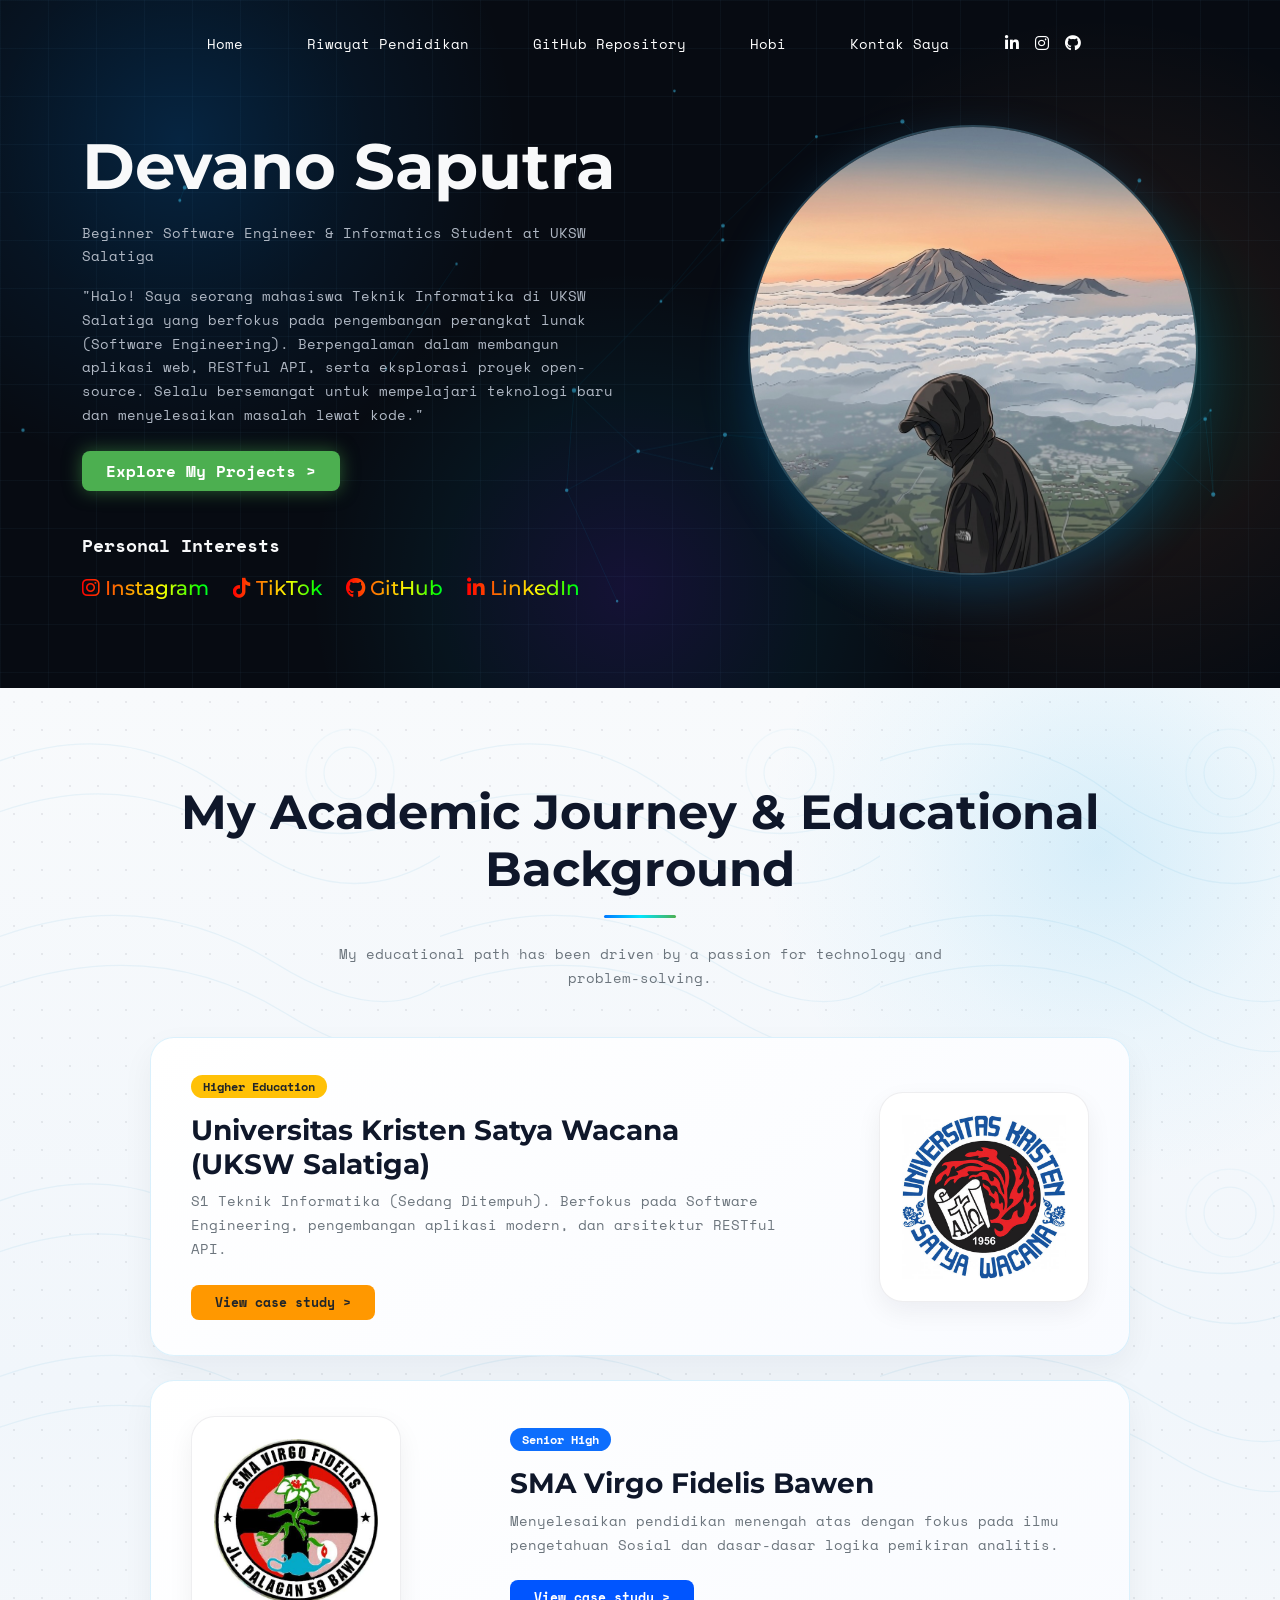
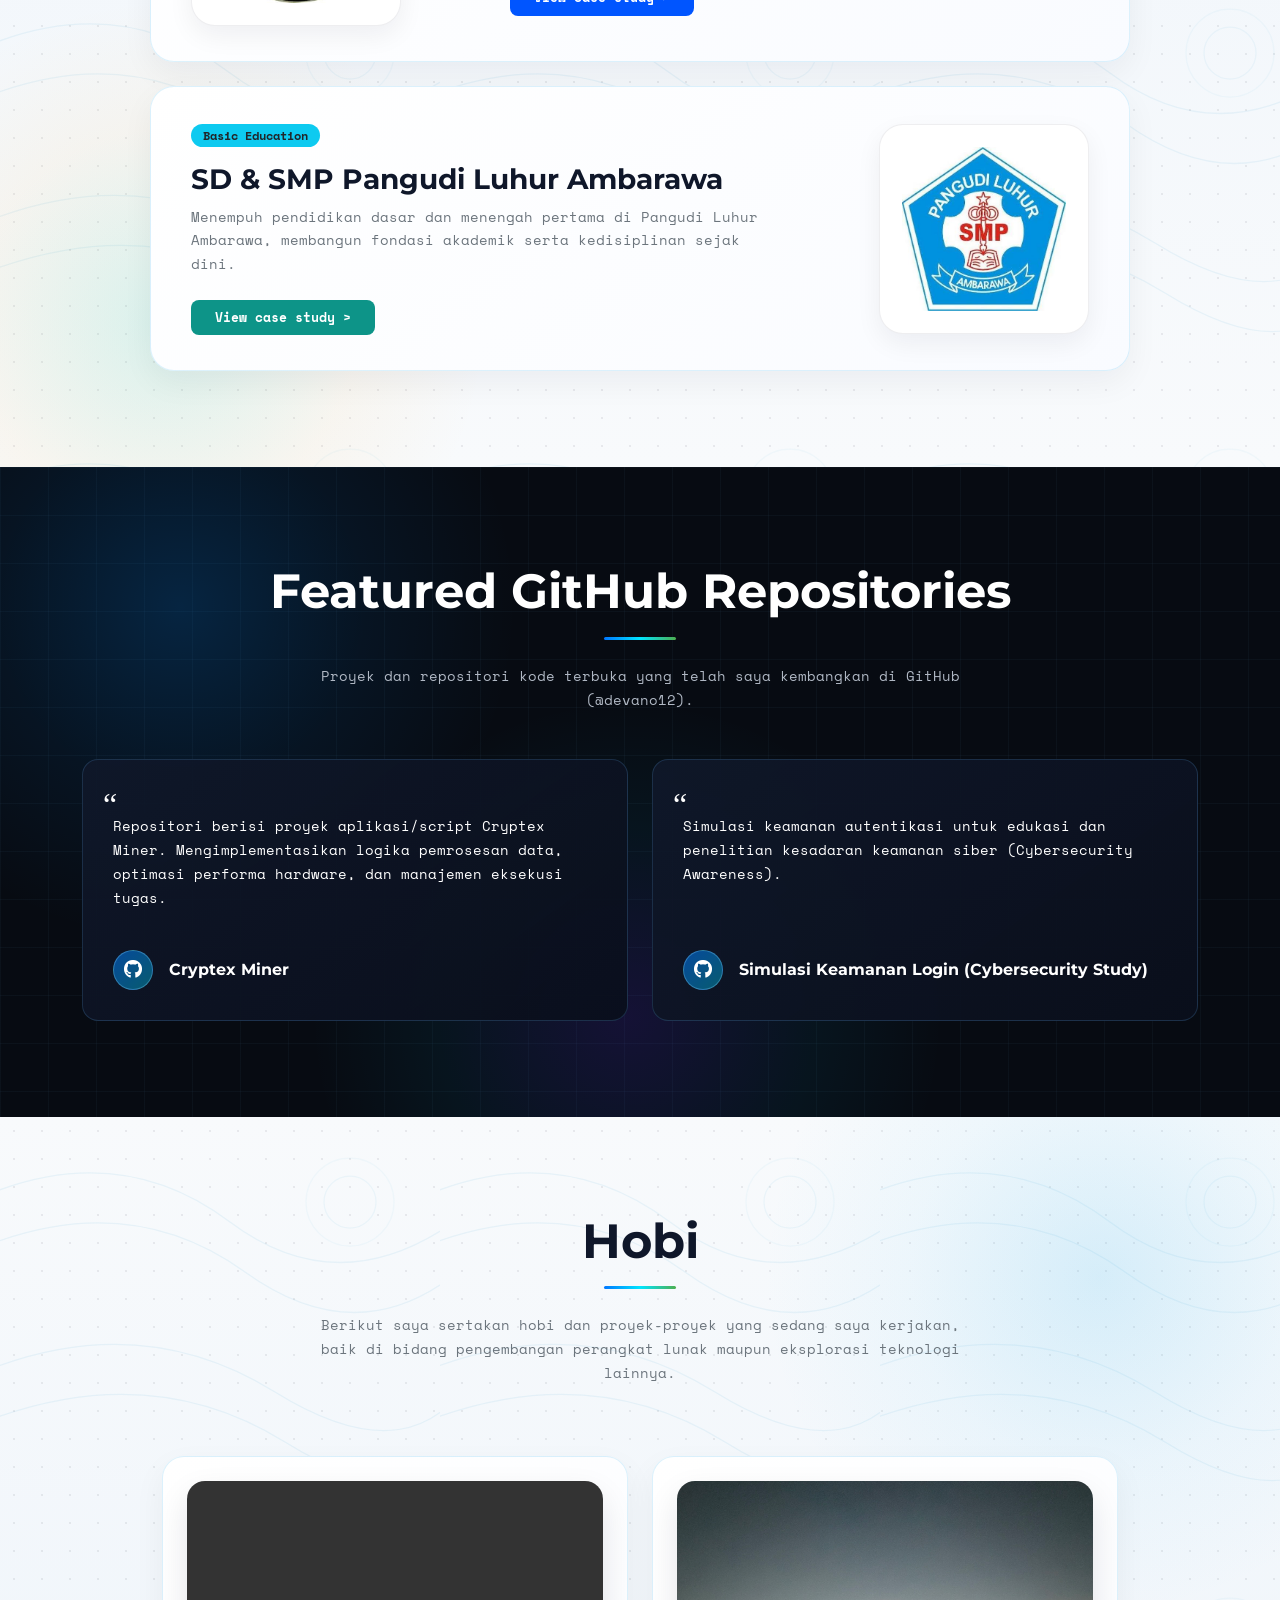
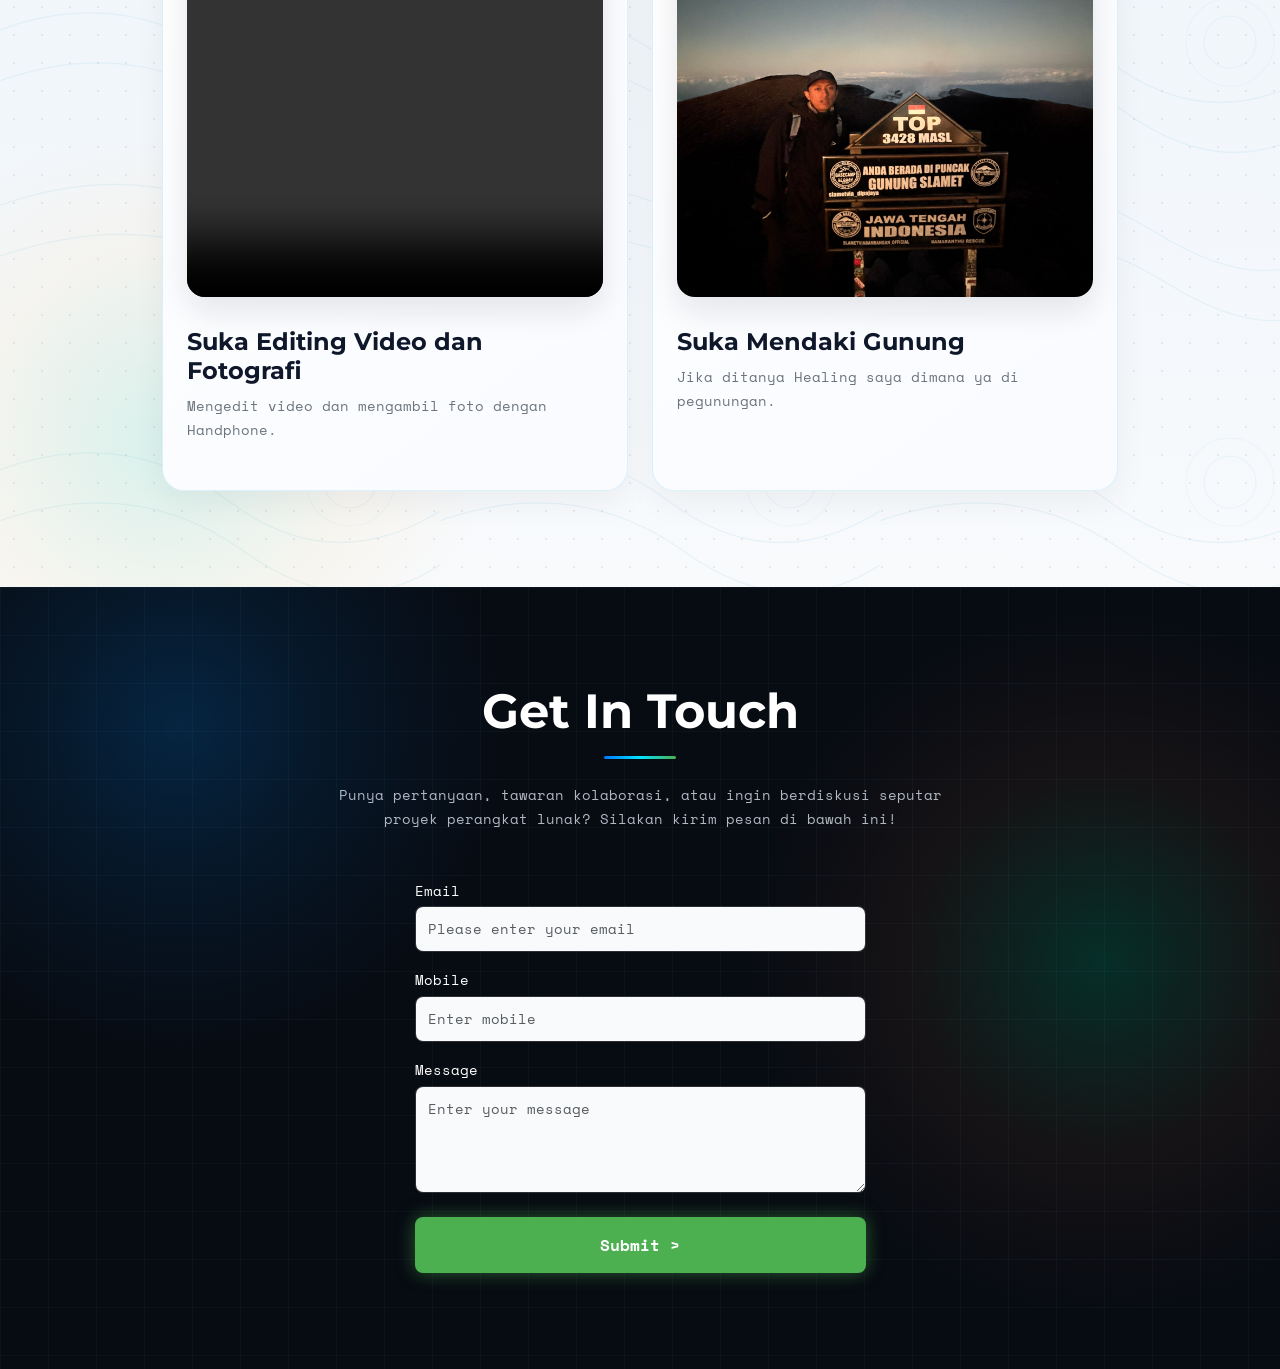
==== commit 89799145: "Add CRUD admin panel (Cloudflare KV), dynamic content renderer, hero lift" ====
--- a/index.html
+++ b/index.html
@@ -50,9 +50,9 @@
     <link href="https://cdn.jsdelivr.net/npm/bootstrap@5.3.3/dist/css/bootstrap.min.css" rel="stylesheet">
     <!-- Ikon -->
     <link rel="stylesheet" href="https://cdnjs.cloudflare.com/ajax/libs/font-awesome/6.4.0/css/all.min.css">
-    <link rel="stylesheet" href="style.css?v=7">
+    <link rel="stylesheet" href="style.css?v=9">
 </head>
-<body>
+<body data-wa="6281215625720" data-wamsg="Halo Devano, saya menghubungi dari website portofolio Anda.">
 
     <!-- TOP DARK STAGE (NAVBAR + HERO SEAMLESS AURORA & CONSTELLATION) -->
     <div class="dark-stage">
@@ -79,46 +79,42 @@
                     </ul>
                     <!-- Tautan Ikon Sosial Media Navbar -->
                     <div class="ms-lg-5 mt-3 mt-lg-0 d-flex justify-content-center gap-4 gap-lg-3 text-white">
-                        <a href="https://www.linkedin.com/in/devano-saputra-04794a307" target="_blank" rel="noopener noreferrer" class="text-white text-decoration-none"><i class="fa-brands fa-linkedin-in"></i></a>
-                        <a href="https://www.instagram.com/devanosaputra_" target="_blank" rel="noopener noreferrer" class="text-white text-decoration-none"><i class="fa-brands fa-instagram"></i></a>
-                        <a href="https://github.com/devano12" target="_blank" rel="noopener noreferrer" class="text-white text-decoration-none"><i class="fa-brands fa-github"></i></a>
+                        <a data-social="linkedin" href="https://www.linkedin.com/in/devano-saputra-04794a307" target="_blank" rel="noopener noreferrer" class="text-white text-decoration-none" aria-label="LinkedIn"><i class="fa-brands fa-linkedin-in"></i></a>
+                        <a data-social="instagram" href="https://www.instagram.com/devanosaputra_" target="_blank" rel="noopener noreferrer" class="text-white text-decoration-none" aria-label="Instagram"><i class="fa-brands fa-instagram"></i></a>
+                        <a data-social="github" href="https://github.com/devano12" target="_blank" rel="noopener noreferrer" class="text-white text-decoration-none" aria-label="GitHub"><i class="fa-brands fa-github"></i></a>
                     </div>
                 </div>
             </div>
         </nav>
 
         <!-- HERO SECTION (DARK) -->
-        <section class="hero-section text-light-custom py-4 py-lg-5">
-            <div class="container py-3 py-lg-5 my-lg-5">
+        <section class="hero-section text-light-custom pt-2 pb-4 py-lg-4">
+            <div class="container pt-2 pb-4 pt-lg-3 pb-lg-5 mb-lg-3">
                 <div class="row align-items-center flex-column-reverse flex-lg-row">
                     <!-- Kolom Kiri: Teks dan Interests -->
                     <div class="col-lg-6 text-center text-lg-start mt-4 mt-lg-0 hero-left-col">
-                        <h1 class="display-3 fw-bold mb-3 mb-lg-4 hero-title">Devano Saputra</h1>
-                        <p class="mono-text mb-4 mx-auto mx-lg-0 hero-stagger" style="max-width: 520px;">
-                            Beginner Software Engineer & Informatics Student at UKSW Salatiga
-                        </p>
-                        <p class="mono-text mb-4 mb-lg-5 mx-auto mx-lg-0 hero-stagger" style="max-width: 540px;">
-                            "Halo! Saya seorang mahasiswa Teknik Informatika di UKSW Salatiga yang berfokus pada pengembangan perangkat lunak (Software Engineering). Berpengalaman dalam membangun aplikasi web, RESTful API, serta eksplorasi proyek open-source. Selalu bersemangat untuk mempelajari teknologi baru dan menyelesaikan masalah lewat kode."
-                        </p>
+                        <h1 class="display-3 fw-bold mb-3 hero-title" data-bind="profile.name">Devano Saputra</h1>
+                        <p class="mono-text mb-3 mx-auto mx-lg-0 hero-stagger" style="max-width: 520px;" data-bind="profile.tagline">Beginner Software Engineer & Informatics Student at UKSW Salatiga</p>
+                        <p class="mono-text mb-4 mx-auto mx-lg-0 hero-stagger" style="max-width: 540px;" data-bind="profile.bio">"Halo! Saya seorang mahasiswa Teknik Informatika di UKSW Salatiga yang berfokus pada pengembangan perangkat lunak (Software Engineering). Berpengalaman dalam membangun aplikasi web, RESTful API, serta eksplorasi proyek open-source. Selalu bersemangat untuk mempelajari teknologi baru dan menyelesaikan masalah lewat kode."</p>
                         <div class="hero-stagger">
                             <a href="#github" class="btn-neon text-decoration-none py-2 px-4 d-inline-block">Explore My Projects &gt;</a>
                         </div>
 
                         <!-- Personal Interests -->
-                        <div class="mt-4 mt-lg-5 pt-3 pt-lg-5 hero-stagger">
+                        <div class="mt-4 pt-3 hero-stagger">
                             <p class="mono-text mb-3 fw-bold text-light" style="font-size: 1.1rem;">Personal Interests</p>
-                            
+
                             <div class="d-flex flex-wrap justify-content-center justify-content-lg-start gap-3 gap-md-4 align-items-center">
-                                <a href="https://www.instagram.com/devanosaputra_" target="_blank" rel="noopener noreferrer" class="text-decoration-none text-led-animated">
+                                <a data-social="instagram" href="https://www.instagram.com/devanosaputra_" target="_blank" rel="noopener noreferrer" class="text-decoration-none text-led-animated">
                                     <h5 class="m-0"><i class="fa-brands fa-instagram"></i> Instagram</h5>
                                 </a>
-                                <a href="https://www.tiktok.com/@serpihanakar" target="_blank" rel="noopener noreferrer" class="text-decoration-none text-led-animated">
+                                <a data-social="tiktok" href="https://www.tiktok.com/@serpihanakar" target="_blank" rel="noopener noreferrer" class="text-decoration-none text-led-animated">
                                     <h5 class="m-0"><i class="fa-brands fa-tiktok"></i> TikTok</h5>
                                 </a>
-                                <a href="https://github.com/devano12" target="_blank" rel="noopener noreferrer" class="text-decoration-none text-led-animated">
+                                <a data-social="github" href="https://github.com/devano12" target="_blank" rel="noopener noreferrer" class="text-decoration-none text-led-animated">
                                     <h5 class="m-0"><i class="fa-brands fa-github"></i> GitHub</h5>
                                 </a>
-                                <a href="https://www.linkedin.com/in/devano-saputra-04794a307" target="_blank" rel="noopener noreferrer" class="text-decoration-none text-led-animated">
+                                <a data-social="linkedin" href="https://www.linkedin.com/in/devano-saputra-04794a307" target="_blank" rel="noopener noreferrer" class="text-decoration-none text-led-animated">
                                     <h5 class="m-0"><i class="fa-brands fa-linkedin-in"></i> LinkedIn</h5>
                                 </a>
                             </div>
@@ -128,7 +124,7 @@
                     <!-- Kolom Kanan: Foto Profil -->
                     <div class="col-lg-6 text-center text-lg-end">
                         <div class="hero-avatar-wrap">
-                            <img src="foto/pp.jpg" alt="Foto Profil Devano Saputra" class="rounded-circle img-fluid hero-avatar">
+                            <img src="foto/pp.jpg" data-bind-src="profile.avatar" alt="Foto Profil Devano Saputra" class="rounded-circle img-fluid hero-avatar">
                         </div>
                     </div>
                 </div>
@@ -142,13 +138,13 @@
         <span class="light-orb orb-mint" aria-hidden="true"></span>
 
         <div class="container py-5 text-center">
-            <h2 class="display-5 fw-bold mb-3 cinematic-heading">My Academic Journey & Educational Background</h2>
+            <h2 class="display-5 fw-bold mb-3 cinematic-heading" data-bind="sections.education.title">My Academic Journey & Educational Background</h2>
             <div class="section-accent-line"></div>
-            <p class="mono-text mx-auto mb-5 text-secondary cinematic-sub" style="max-width: 650px;">
+            <p class="mono-text mx-auto mb-5 text-secondary cinematic-sub" style="max-width: 650px;" data-bind="sections.education.sub">
                 My educational path has been driven by a passion for technology and problem-solving.
             </p>
 
-            <div class="mx-auto d-flex flex-column gap-4" style="max-width: 980px;">
+            <div class="mx-auto d-flex flex-column gap-4" style="max-width: 980px;" data-list="education">
                 <!-- Case 1 -->
                 <div class="education-card story-row">
                     <div class="row align-items-center text-center text-lg-start g-4">
@@ -200,7 +196,7 @@
                     </div>
                 </div>
             </div>
-        </div>  
+        </div>
     </section>
 
     <!-- GitHub Repositories (DARK STAGE) -->
@@ -210,38 +206,36 @@
             <span class="aurora-orb orb-violet"></span>
         </div>
         <div class="container py-5 text-center">
-            <h2 class="display-5 fw-bold text-white mb-3 cinematic-heading">Featured GitHub Repositories</h2>
+            <h2 class="display-5 fw-bold text-white mb-3 cinematic-heading" data-bind="sections.repos.title">Featured GitHub Repositories</h2>
             <div class="section-accent-line"></div>
-            <p class="mono-text mx-auto mb-5 cinematic-sub" style="max-width: 650px;">
+            <p class="mono-text mx-auto mb-5 cinematic-sub" style="max-width: 650px;" data-bind="sections.repos.sub">
                 Proyek dan repositori kode terbuka yang telah saya kembangkan di GitHub (@devano12).
             </p>
 
-            <div class="row text-start g-4">
-                <!-- GitHub Repository 1: Cryptex Miner -->
+            <div class="row text-start g-4" data-list="repos">
                 <div class="col-md-6 cinematic-card tilt-card">
                     <a href="https://github.com/devano12/Kryptex-miner" target="_blank" rel="noopener noreferrer" class="text-decoration-none d-block h-100">
                         <div class="testimonial-card h-100 d-flex flex-column justify-content-between">
                             <div>
                                 <span class="quote-icon">“</span>
-                                <p class="mono-text text-white mt-4 mb-4">"Repositori berisi proyek aplikasi/script Cryptex Miner. Mengimplementasikan logika pemrosesan data, optimasi performa hardware, dan manajemen eksekusi tugas."</p>
+                                <p class="mono-text text-white mt-4 mb-4">Repositori berisi proyek aplikasi/script Cryptex Miner. Mengimplementasikan logika pemrosesan data, optimasi performa hardware, dan manajemen eksekusi tugas.</p>
                             </div>
                             <div class="d-flex align-items-center mt-3">
-                                <img src="https://picsum.photos/50/50?random=11" alt="Client" class="rounded-circle me-3" width="40" height="40">
+                                <span class="repo-icon me-3"><i class="fa-brands fa-github"></i></span>
                                 <h6 class="text-white m-0 fw-bold">Cryptex Miner</h6>
                             </div>
                         </div>
                     </a>
                 </div>
-                <!-- GitHub Repository 2: Web Services -->
                 <div class="col-md-6 cinematic-card tilt-card">
                     <a href="https://github.com/devano12/simulasi-login" target="_blank" rel="noopener noreferrer" class="text-decoration-none d-block h-100">
                         <div class="testimonial-card h-100 d-flex flex-column justify-content-between">
                             <div>
                                 <span class="quote-icon">“</span>
-                                <p class="mono-text text-white mt-4 mb-4">"Simulasi keamanan autentikasi untuk edukasi dan penelitian kesadaran keamanan siber (Cybersecurity Awareness)."</p>
+                                <p class="mono-text text-white mt-4 mb-4">Simulasi keamanan autentikasi untuk edukasi dan penelitian kesadaran keamanan siber (Cybersecurity Awareness).</p>
                             </div>
                             <div class="d-flex align-items-center mt-3">
-                                <img src="https://picsum.photos/50/50?random=12" alt="Client" class="rounded-circle me-3" width="40" height="40">
+                                <span class="repo-icon me-3"><i class="fa-brands fa-github"></i></span>
                                 <h6 class="text-white m-0 fw-bold">Simulasi Keamanan Login (Cybersecurity Study)</h6>
                             </div>
                         </div>
@@ -257,14 +251,13 @@
         <span class="light-orb orb-sky" aria-hidden="true"></span>
 
         <div class="container py-4 py-lg-5 text-center">
-            <h2 class="display-5 fw-bold mb-3 cinematic-heading">Hobi</h2>
+            <h2 class="display-5 fw-bold mb-3 cinematic-heading" data-bind="sections.hobbies.title">Hobi</h2>
             <div class="section-accent-line"></div>
-            <p class="mono-text mx-auto mb-5 text-secondary cinematic-sub" style="max-width: 650px;">
+            <p class="mono-text mx-auto mb-5 text-secondary cinematic-sub" style="max-width: 650px;" data-bind="sections.hobbies.sub">
                 Berikut saya sertakan hobi dan proyek-proyek yang sedang saya kerjakan, baik di bidang pengembangan perangkat lunak maupun eksplorasi teknologi lainnya.
             </p>
 
-            <div class="row text-start g-4 justify-content-center" style="max-width: 980px; margin: 0 auto;">
-                <!-- Recent 1 -->
+            <div class="row text-start g-4 justify-content-center" style="max-width: 980px; margin: 0 auto;" data-list="hobbies">
                 <div class="col-md-6 story-row">
                     <div class="hobi-card d-flex flex-column justify-content-between">
                         <div>
@@ -276,23 +269,16 @@
                             <h4 class="fw-bold mb-2 mt-2">Suka Editing Video dan Fotografi</h4>
                             <p class="mono-text text-secondary mb-4">Mengedit video dan mengambil foto dengan Handphone.</p>
                         </div>
-                        <div>
-                            <button class="btn-neon py-2 px-4" style="font-size: 0.8rem;">Know more &gt;</button>
-                        </div>
-                    </div>
-                </div>
-                <!-- Recent 2 -->
+                    </div>
+                </div>
                 <div class="col-md-6 story-row">
                     <div class="hobi-card d-flex flex-column justify-content-between">
                         <div>
                             <div class="parallax-frame mb-3">
-                                <img src="foto/gunung.jpg" alt="Hobi Mendaki Gunung Devano Saputra">
+                                <img src="foto/gunung.jpg" alt="Hobi Mendaki Gunung Devano Saputra" loading="lazy">
                             </div>
                             <h4 class="fw-bold mb-2 mt-2">Suka Mendaki Gunung</h4>
                             <p class="mono-text text-secondary mb-4">Jika ditanya Healing saya dimana ya di pegunungan.</p>
-                        </div>
-                        <div>
-                            <button class="btn-neon py-2 px-4" style="font-size: 0.8rem;">Know more &gt;</button>
                         </div>
                     </div>
                 </div>
@@ -307,15 +293,15 @@
             <span class="aurora-orb orb-blue"></span>
         </div>
         <div class="container py-5 text-center">
-            <h2 class="display-5 fw-bold text-white mb-3 cinematic-heading">Get In Touch</h2>
+            <h2 class="display-5 fw-bold text-white mb-3 cinematic-heading" data-bind="contact.heading">Get In Touch</h2>
             <div class="section-accent-line"></div>
-            <p class="mono-text mx-auto mb-5 cinematic-sub" style="max-width: 650px;">
+            <p class="mono-text mx-auto mb-5 cinematic-sub" style="max-width: 650px;" data-bind="contact.sub">
                 Punya pertanyaan, tawaran kolaborasi, atau ingin berdiskusi seputar proyek perangkat lunak? Silakan kirim pesan di bawah ini!
             </p>
 
             <div class="row justify-content-center text-start">
                 <div class="col-lg-5 cinematic-card">
-                    <form id="waForm">
+                    <form id="waForm" onsubmit="return false;">
                         <div class="mb-3">
                             <label class="text-white" for="contactEmail">Email</label>
                             <input type="email" id="contactEmail" class="form-control form-control-custom" placeholder="Please enter your email">
@@ -328,7 +314,7 @@
                             <label class="text-white" for="contactMessage">Message</label>
                             <textarea id="contactMessage" class="form-control form-control-custom" rows="4" placeholder="Enter your message"></textarea>
                         </div>
-                    
+
                         <a id="waSubmit" href="https://wa.me/6281215625720?text=Halo%20Devano,%20saya%20menemukan%20website%20portofolio%20Anda." target="_blank" rel="noopener noreferrer" class="btn-neon w-100 py-3 text-center d-inline-block text-decoration-none">Submit &gt;</a>
                     </form>
                 </div>
@@ -338,19 +324,18 @@
 
     <!-- Bootstrap 5 JS -->
     <script src="https://cdn.jsdelivr.net/npm/bootstrap@5.3.3/dist/js/bootstrap.bundle.min.js"></script>
-    <script src="effects.js?v=4" defer></script>
+    <script src="content.js?v=1" defer data-fx="effects.js?v=5"></script>
     <script>
         document.getElementById('waSubmit').addEventListener('click', function () {
-            const email = document.getElementById('contactEmail').value.trim();
-            const mobile = document.getElementById('contactMobile').value.trim();
-            const msg = document.getElementById('contactMessage').value.trim();
-            if (email || mobile || msg) {
-                let text = 'Halo Devano, saya menghubungi dari website portofolio Anda.';
-                if (email) text += '\nEmail: ' + email;
-                if (mobile) text += '\nNo. HP: ' + mobile;
-                if (msg) text += '\nPesan: ' + msg;
-                this.href = 'https://wa.me/6281215625720?text=' + encodeURIComponent(text);
-            }
+            var d = document.body.dataset;
+            var email = document.getElementById('contactEmail').value.trim();
+            var mobile = document.getElementById('contactMobile').value.trim();
+            var msg = document.getElementById('contactMessage').value.trim();
+            var text = d.wamsg || 'Halo, saya menghubungi dari website portofolio Anda.';
+            if (email) text += '\nEmail: ' + email;
+            if (mobile) text += '\nNo. HP: ' + mobile;
+            if (msg) text += '\nPesan: ' + msg;
+            this.href = 'https://wa.me/' + (d.wa || '6281215625720') + '?text=' + encodeURIComponent(text);
         });
     </script>
 </body>
--- a/style.css
+++ b/style.css
@@ -480,6 +480,12 @@
     position: relative;
 }
 
+@media (min-width: 992px) {
+    .hero-avatar-wrap {
+        margin-top: -28px;
+    }
+}
+
 .hero-avatar {
     width: 450px;
     max-width: 100%;
@@ -532,3 +538,35 @@
         font-size: 0.85rem;
     }
 }
+
+/* =========================================================
+   CMS ADDITIONS: repo icon, case body, admin live-preview mode
+   ========================================================= */
+.repo-icon {
+    flex-shrink: 0;
+    width: 40px;
+    height: 40px;
+    border-radius: 50%;
+    display: inline-flex;
+    align-items: center;
+    justify-content: center;
+    color: #fff;
+    font-size: 1.15rem;
+    background: linear-gradient(135deg, rgba(0, 119, 255, 0.55), rgba(0, 229, 255, 0.35));
+    border: 1px solid rgba(120, 210, 255, 0.35);
+}
+
+.case-detail-card strong { color: #fff; }
+.case-detail-card .case-p,
+.case-detail-card .case-list { line-height: 1.8; }
+.case-detail-card h5 { color: #fff; }
+
+.is-preview .anim-rise,
+.is-preview .anim-scale,
+.is-preview .word-inner,
+.is-preview .section-accent-line {
+    opacity: 1 !important;
+    transform: none !important;
+    transition: none !important;
+}
+.is-preview .scroll-progress-bar { display: none; }
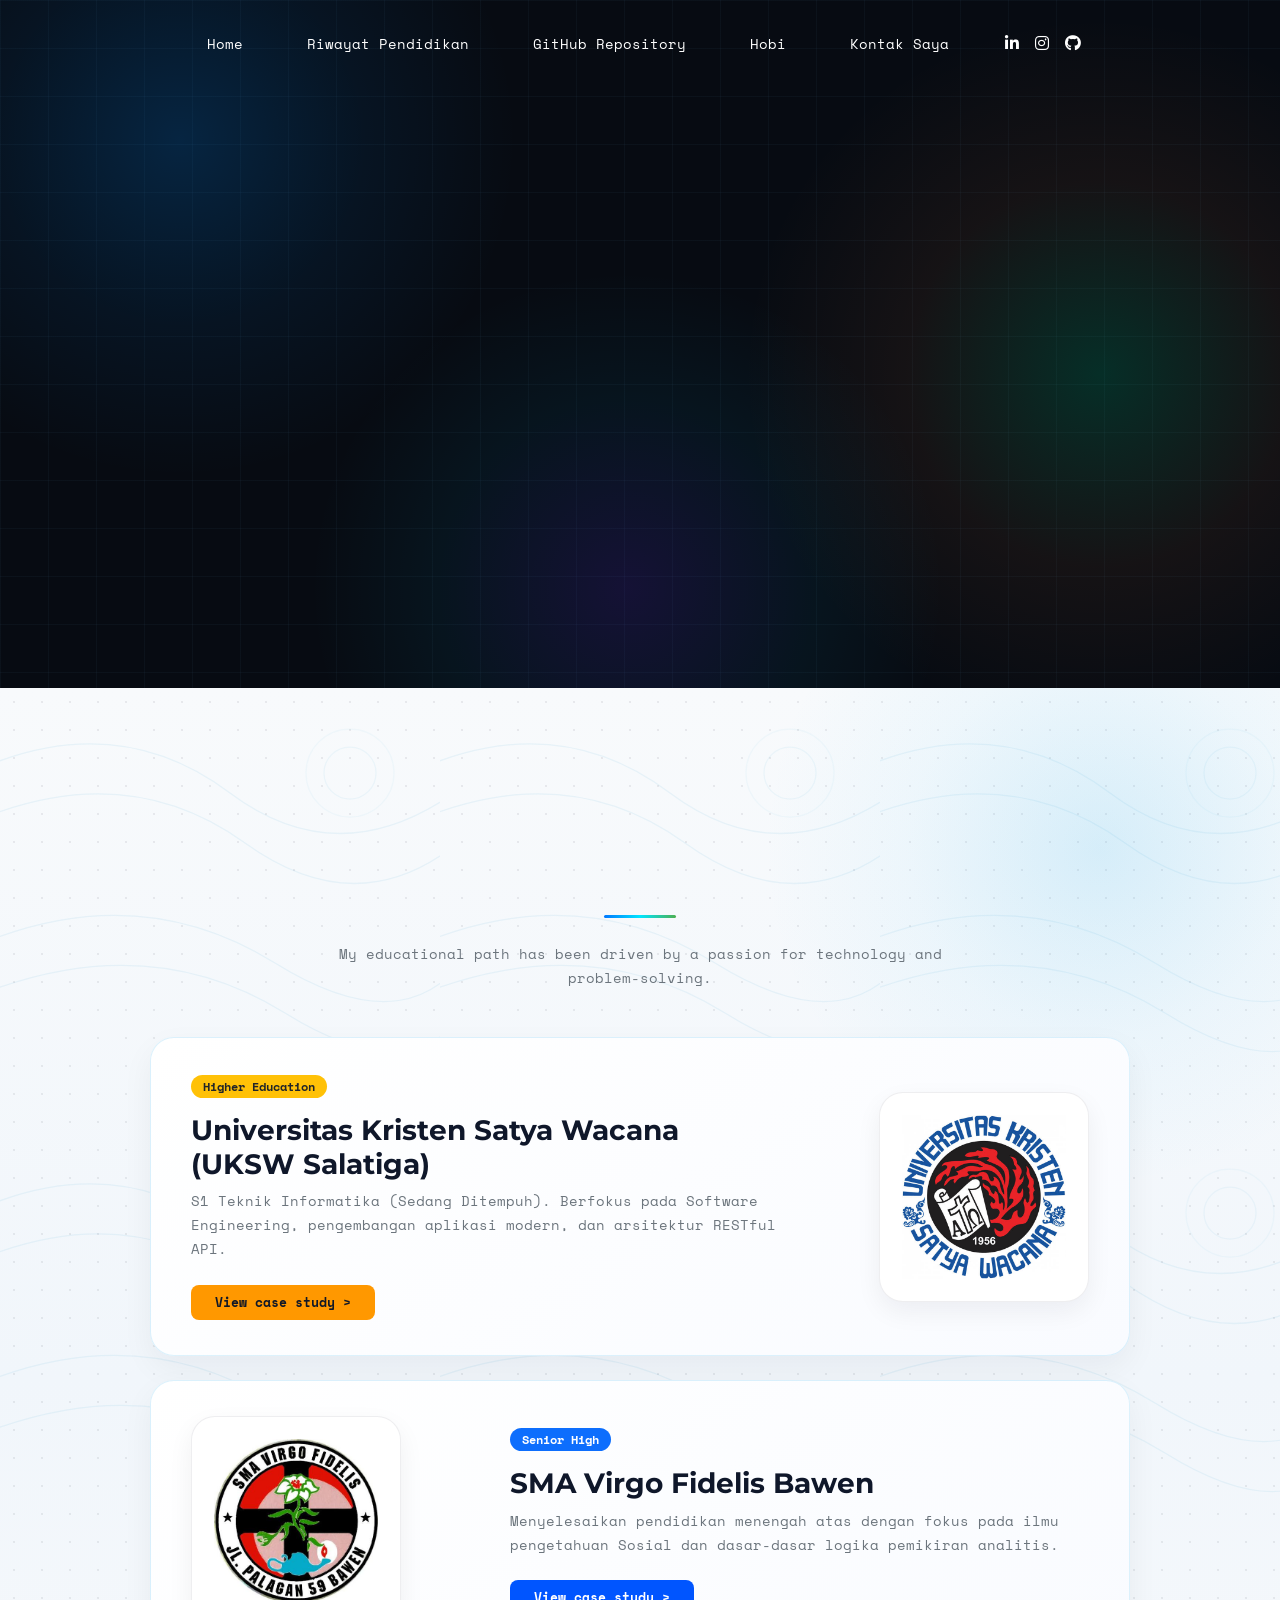
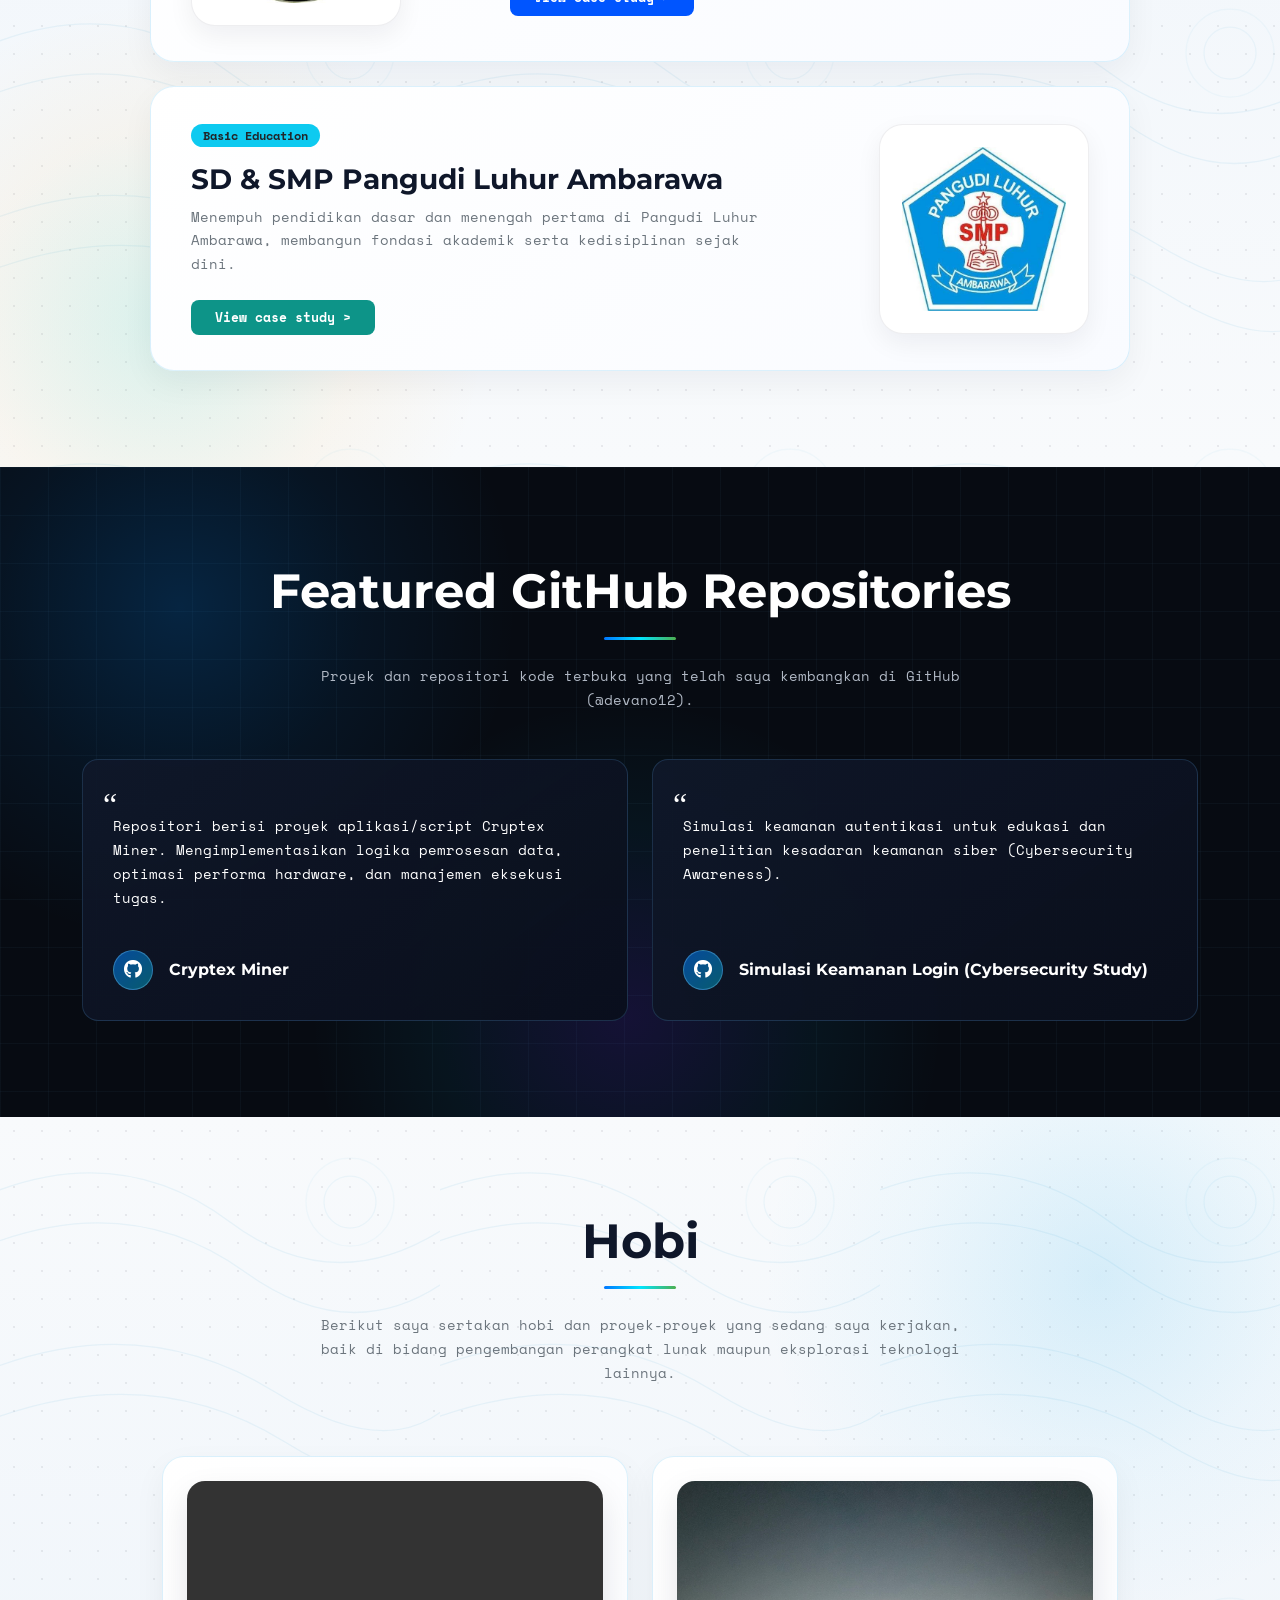
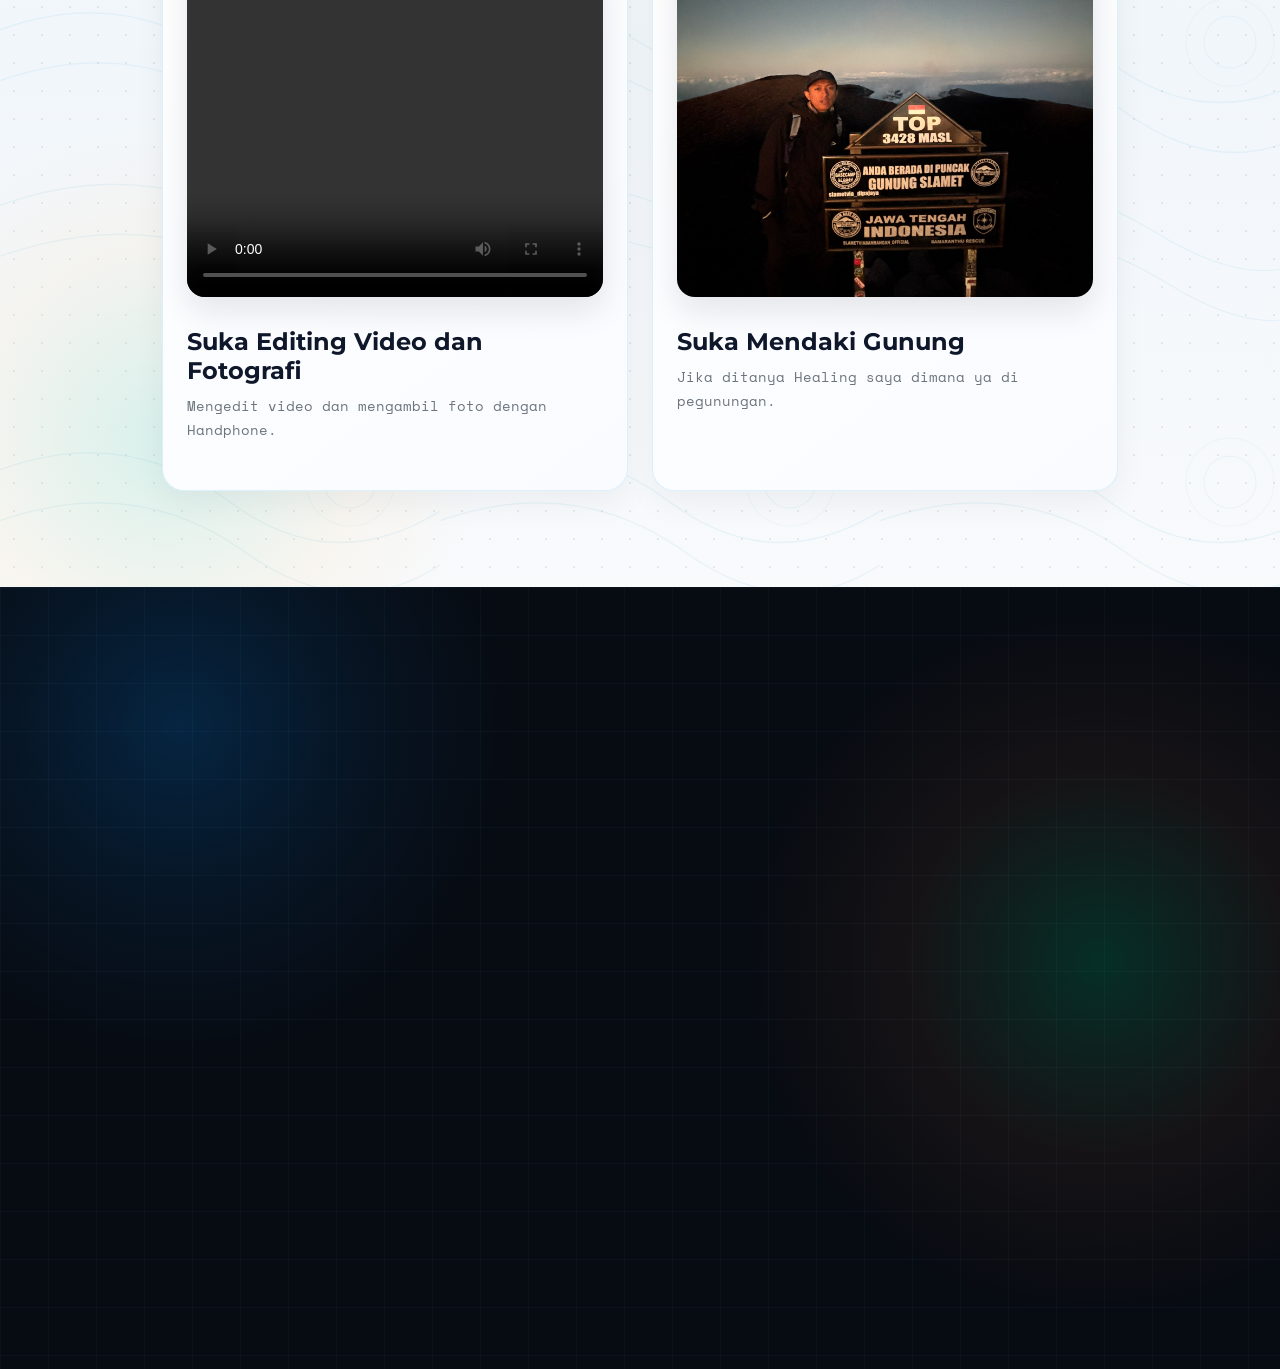
==== commit 0ecdf1a4: "Fix Bootstrap .btn:hover overriding background color on case study buttons" ====
--- a/index.html
+++ b/index.html
@@ -50,7 +50,7 @@
     <link href="https://cdn.jsdelivr.net/npm/bootstrap@5.3.3/dist/css/bootstrap.min.css" rel="stylesheet">
     <!-- Ikon -->
     <link rel="stylesheet" href="https://cdnjs.cloudflare.com/ajax/libs/font-awesome/6.4.0/css/all.min.css">
-    <link rel="stylesheet" href="style.css?v=9">
+    <link rel="stylesheet" href="style.css?v=10">
 </head>
 <body data-wa="6281215625720" data-wamsg="Halo Devano, saya menghubungi dari website portofolio Anda.">
 
--- a/style.css
+++ b/style.css
@@ -409,10 +409,50 @@
     color: white;
 }
 
-.btn-orange { background-color: #ff9800; color: white; font-family: 'Space Mono'; font-size: 0.8rem; font-weight: bold; border:none; border-radius: 8px; transition: transform 0.2s ease; }
-.btn-blue { background-color: #0055ff; color: white; font-family: 'Space Mono'; font-size: 0.8rem; font-weight: bold; border:none; border-radius: 8px; transition: transform 0.2s ease; }
-.btn-teal { background-color: #0d9488; color: white; font-family: 'Space Mono'; font-size: 0.8rem; font-weight: bold; border:none; border-radius: 8px; transition: transform 0.2s ease; }
-.btn-orange:hover, .btn-blue:hover, .btn-teal:hover { transform: translate3d(0, -2px, 0); }
+.btn-orange,
+.btn-orange:hover,
+.btn-orange:focus-visible,
+.btn-orange:active {
+    background-color: #ff9800 !important;
+    color: #111827 !important;
+    font-family: 'Space Mono', monospace;
+    font-size: 0.8rem;
+    font-weight: bold;
+    border: none;
+    border-radius: 8px;
+}
+.btn-blue,
+.btn-blue:hover,
+.btn-blue:focus-visible,
+.btn-blue:active {
+    background-color: #0055ff !important;
+    color: #ffffff !important;
+    font-family: 'Space Mono', monospace;
+    font-size: 0.8rem;
+    font-weight: bold;
+    border: none;
+    border-radius: 8px;
+}
+.btn-teal,
+.btn-teal:hover,
+.btn-teal:focus-visible,
+.btn-teal:active {
+    background-color: #0d9488 !important;
+    color: #ffffff !important;
+    font-family: 'Space Mono', monospace;
+    font-size: 0.8rem;
+    font-weight: bold;
+    border: none;
+    border-radius: 8px;
+}
+.btn-orange, .btn-blue, .btn-teal {
+    transition: transform 0.2s ease, filter 0.2s ease, box-shadow 0.2s ease;
+}
+.btn-orange:hover, .btn-blue:hover, .btn-teal:hover {
+    transform: translate3d(0, -2px, 0);
+    filter: brightness(1.08);
+    box-shadow: 0 8px 20px rgba(15, 23, 42, 0.16);
+}
 
 .badge-custom {
     font-family: 'Space Mono';
